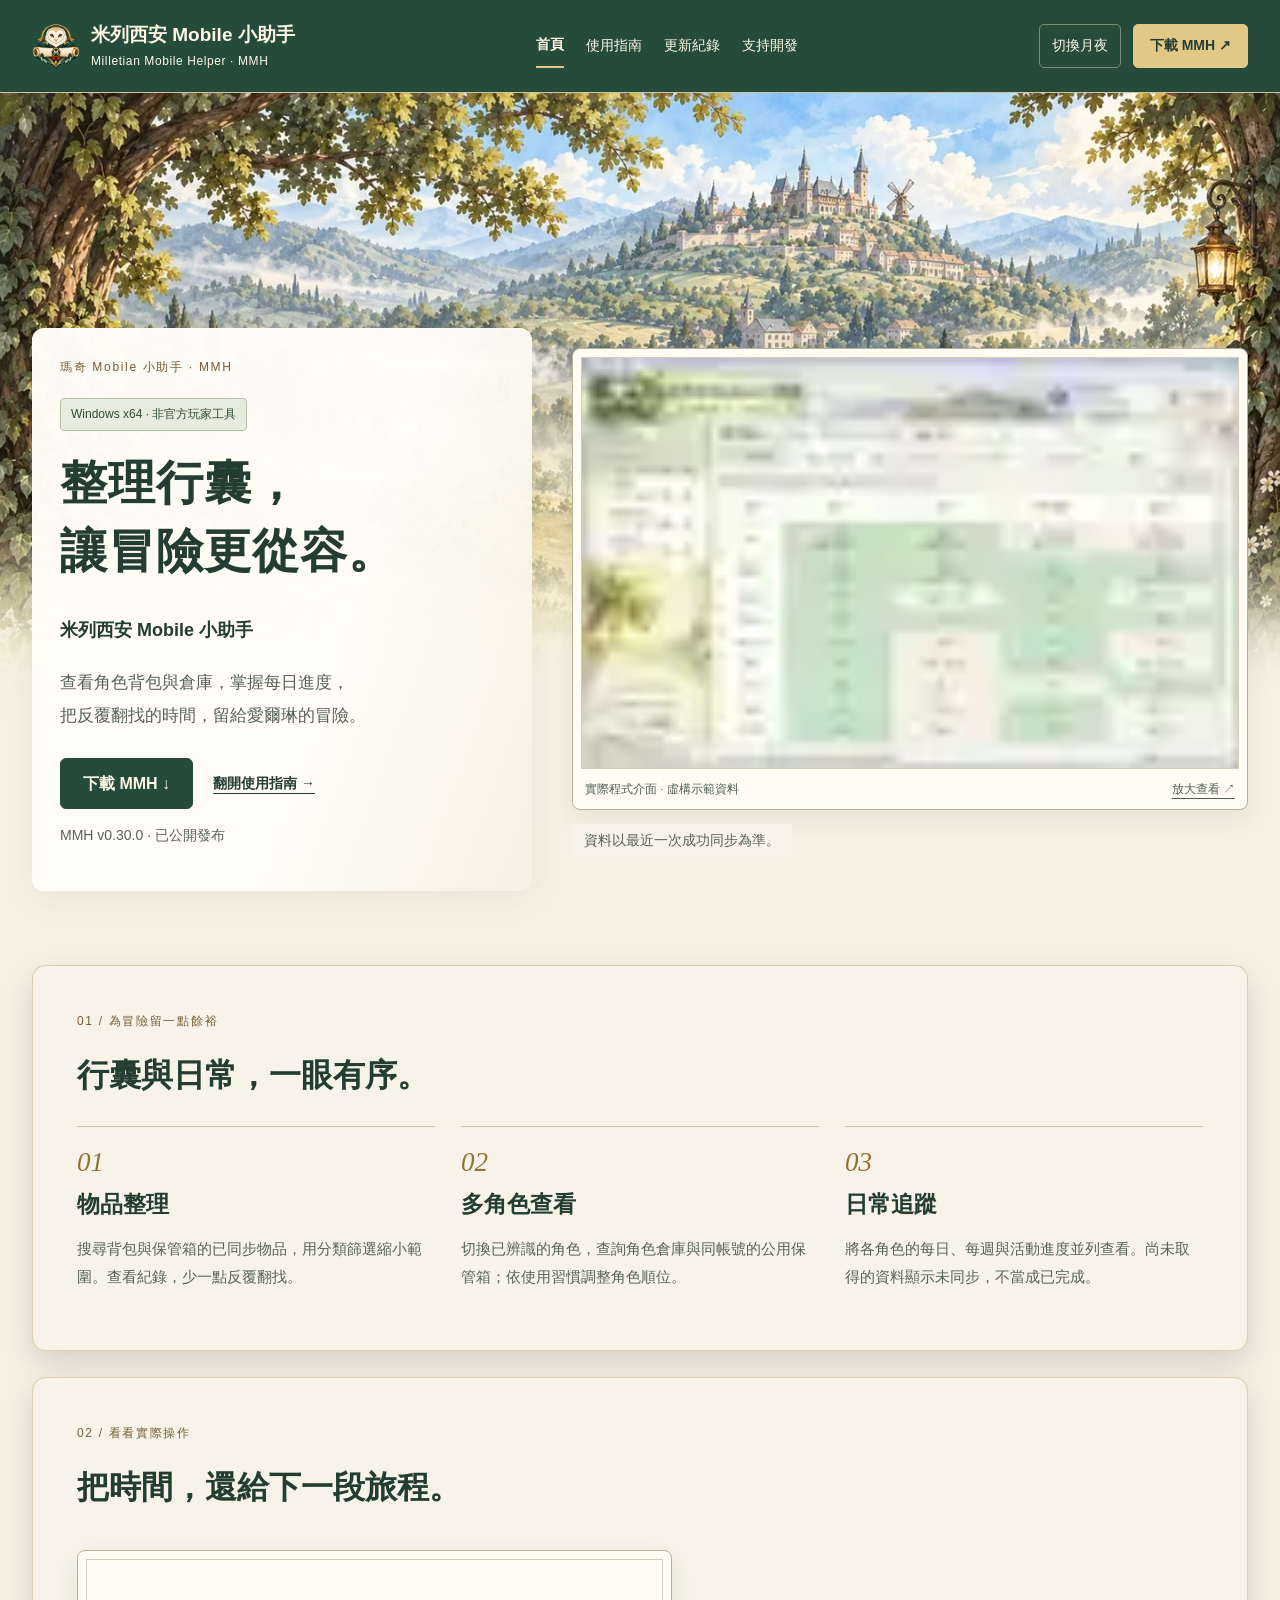
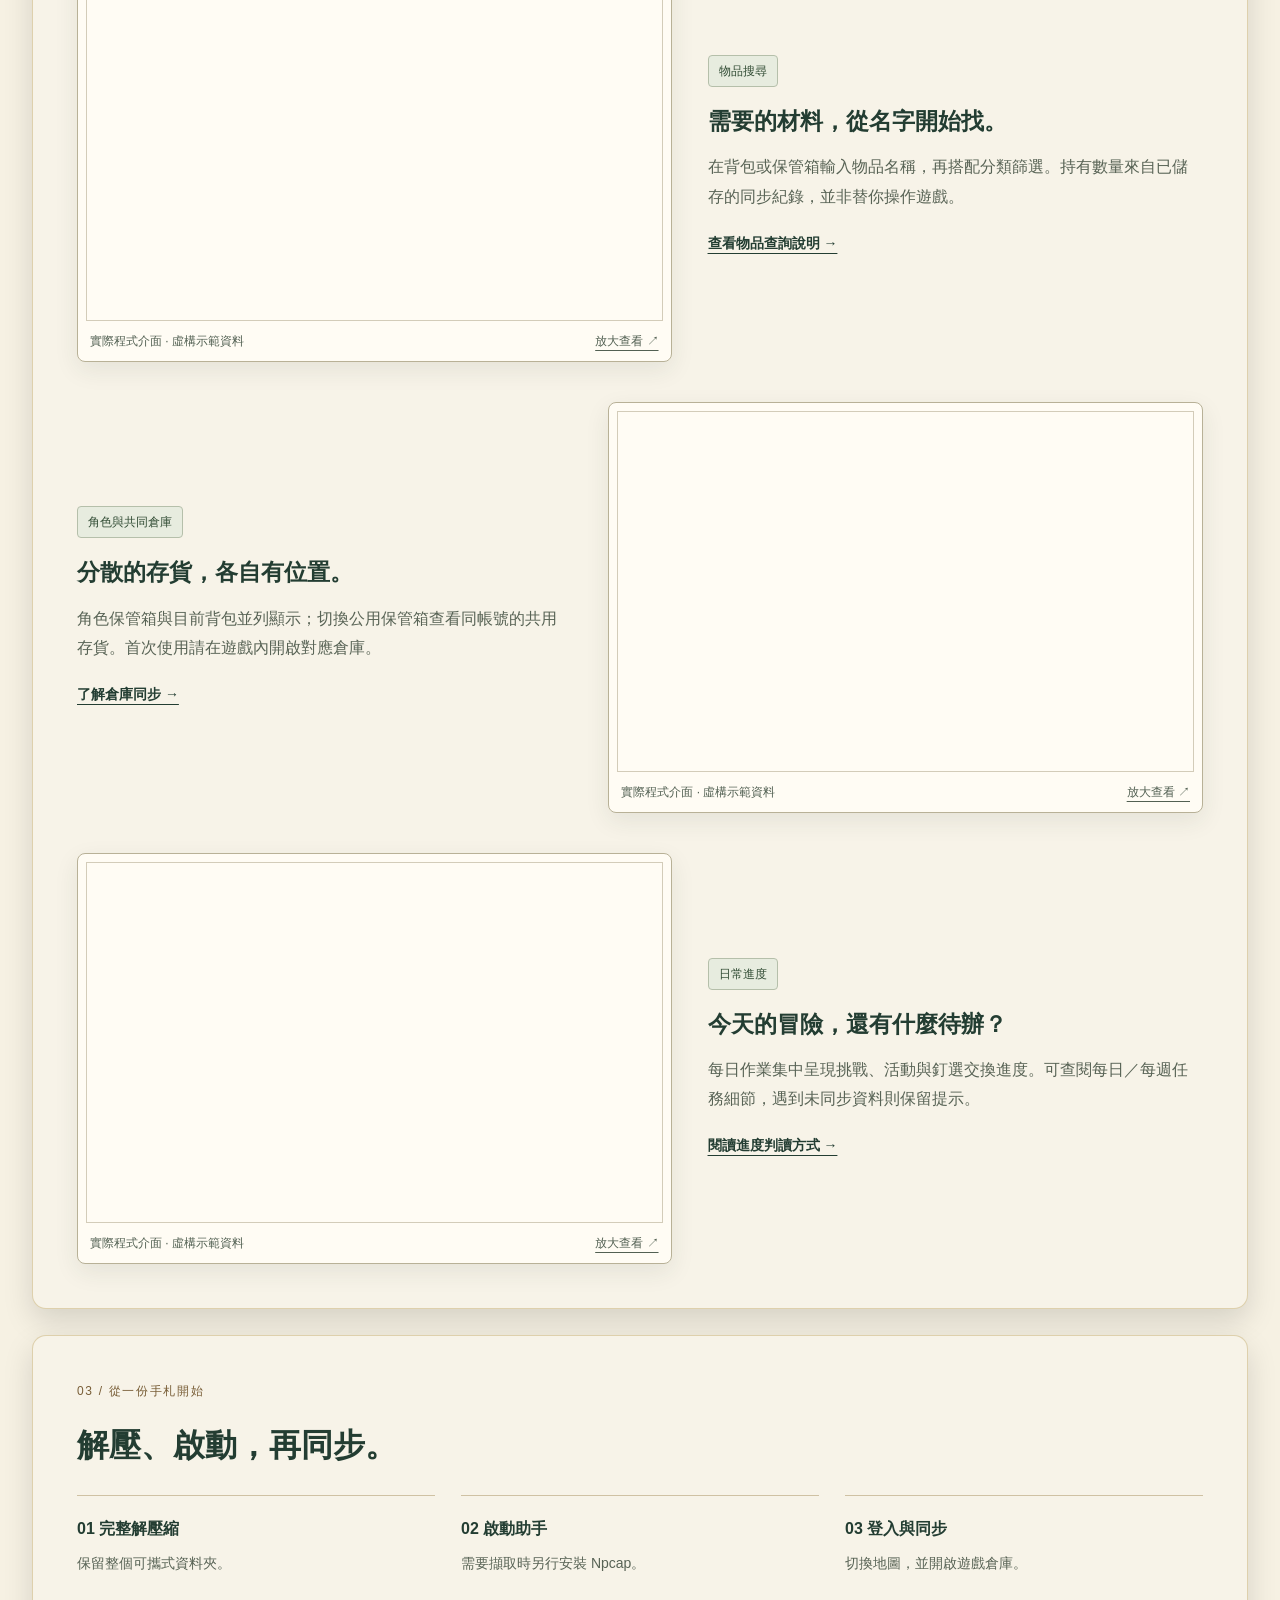
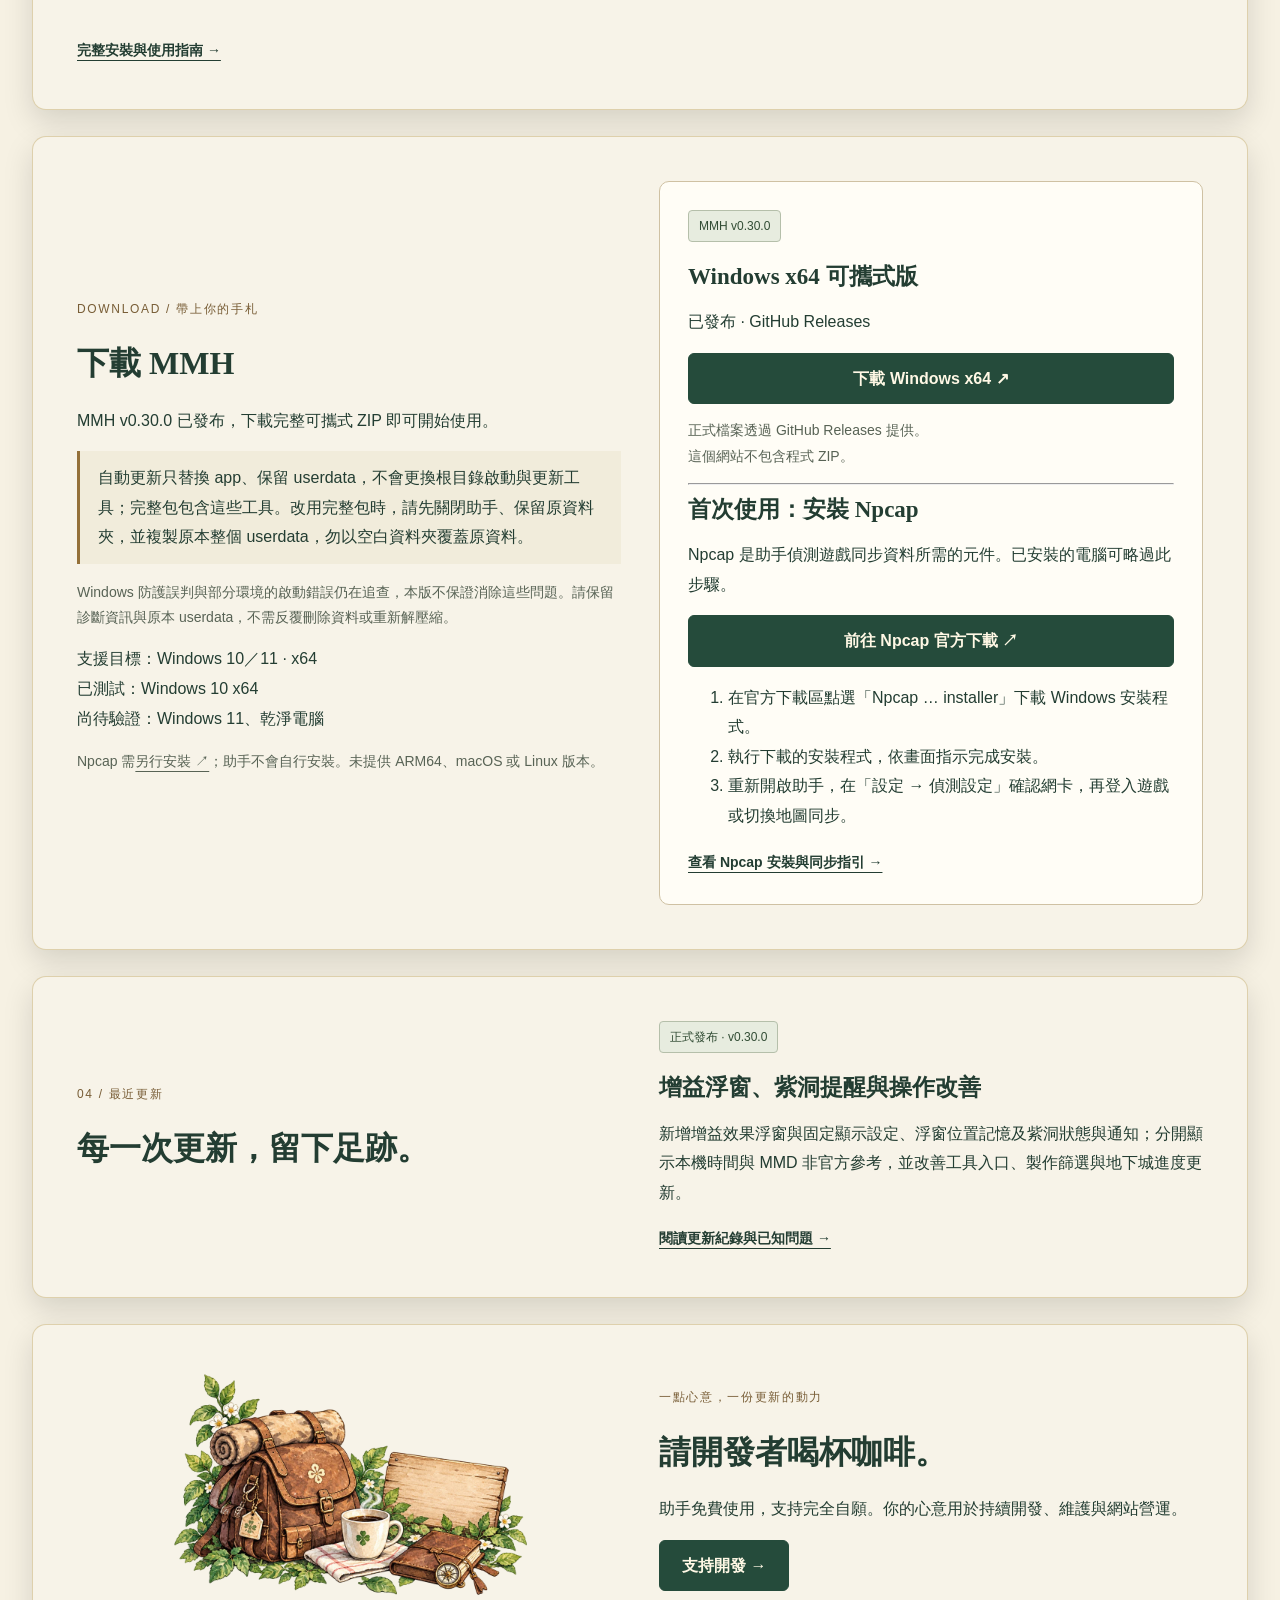
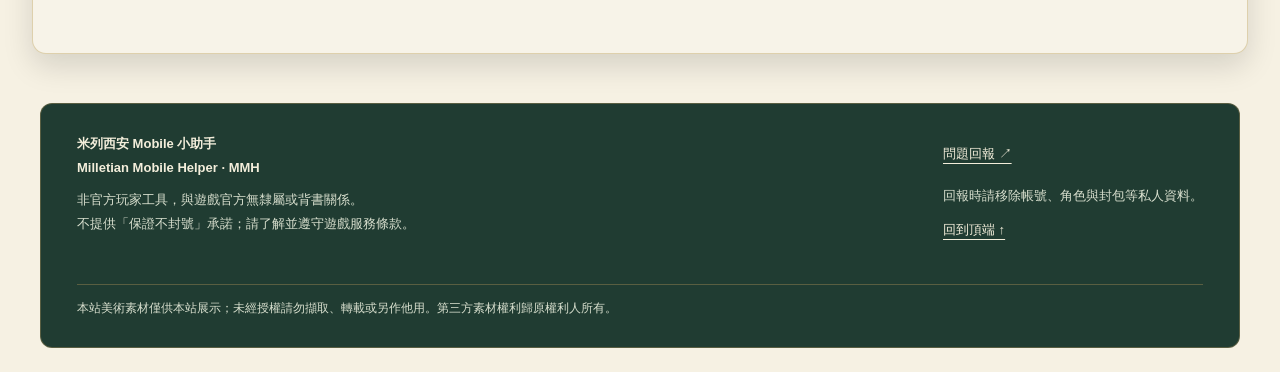
==== public/index.html @ 2610ce6a "Publish MMH v0.30.0 release information and download" ====
<!doctype html><html lang="zh-Hant"><head><meta charset="utf-8"><meta name="viewport" content="width=device-width,initial-scale=1"><title>瑪奇 Mobile 小助手 MMH｜米列西安 Mobile 小助手</title><link rel="icon" href="./assets/mmh-logo.webp"><script>(()=>{const t=new URLSearchParams(location.search).get('theme')==='night'?'night':'day',w=innerWidth,s=w<=960?960:w<=1440?1440:w<=1920?1920:2560,l=document.createElement('link');l.rel='preload';l.as='image';l.type='image/avif';l.href='./assets/background/forest-panorama-'+t+'-'+s+'.avif';l.fetchPriority='high';document.head.append(l);})();</script><link rel="stylesheet" href="./style.css?v=images-4"><link rel="stylesheet" href="./header.css?v=images-4"><script defer src="./site-config.js?v=0.30.0"></script><script defer src="./site.js?v=images-4"></script><link rel="stylesheet" href="./panorama.css?v=images-4"><meta name="description" content="米列西安 Mobile 小助手（MMH／Milletian Mobile Helper）是瑪奇 Mobile 的非官方 Windows 玩家工具，可查詢角色背包與保管箱、以物易物材料並追蹤每日與每週進度。"><link rel="canonical" href="https://milletian-mobile-helper.pages.dev/"><meta property="og:type" content="website"><meta property="og:locale" content="zh_TW"><meta property="og:site_name" content="米列西安 Mobile 小助手 MMH"><meta property="og:title" content="瑪奇 Mobile 小助手 MMH｜米列西安 Mobile 小助手"><meta property="og:description" content="米列西安 Mobile 小助手（MMH／Milletian Mobile Helper）是瑪奇 Mobile 的非官方 Windows 玩家工具，可查詢角色背包與保管箱、以物易物材料並追蹤每日與每週進度。"><meta property="og:url" content="https://milletian-mobile-helper.pages.dev/"><meta name="google-site-verification" content="MxVFF35cMLVLo9OeP4p18InQbjYLYrgmqAMA0lI61hY"><script type="application/ld+json">{"@context":"https://schema.org","@type":"WebSite","@id":"https://milletian-mobile-helper.pages.dev/#website","url":"https://milletian-mobile-helper.pages.dev/","name":"米列西安 Mobile 小助手","alternateName":["MMH","瑪奇 MMH","瑪奇 Mobile 小助手","Milletian Mobile Helper"],"inLanguage":"zh-Hant","description":"米列西安 Mobile 小助手（MMH／Milletian Mobile Helper）是瑪奇 Mobile 的非官方 Windows 玩家工具，可查詢角色背包與保管箱、以物易物材料並追蹤每日與每週進度。"}</script></head><body data-theme="day"><script>document.body.dataset.theme=new URLSearchParams(location.search).get("theme")==="night"?"night":"day";</script><a class="skip-link" href="#main">跳至主要內容</a><header class="site-header"><a class="site-brand" href="./index.html"><img src="./assets/mmh-logo.webp" width="38" height="38" alt=""><span data-name>米列西安 Mobile 小助手</span><small>Milletian Mobile Helper · MMH</small></a><button id="nav-toggle" class="site-theme nav-toggle" aria-expanded="false" aria-controls="main-nav" type="button">選單 ☰</button><nav id="main-nav" class="site-nav" aria-label="主要導覽"><a href="./index.html">首頁</a><a href="./guide.html">使用指南</a><a href="./changelog.html">更新紀錄</a><a href="./support.html">支持開發</a></nav><div class="header-actions"><button id="theme-toggle" class="site-theme" type="button" aria-pressed="false">切換月夜</button><a class="site-download" href="./index.html#download">下載 MMH ↗</a></div></header><div class="panorama-stage"><div class="panorama-banner" aria-hidden="true"></div><main id="main" class="site-main"><section class="paper hero"><div><p class="eyebrow">瑪奇 Mobile 小助手 · MMH</p><span class="badge">Windows x64 · 非官方玩家工具</span><h1>整理行囊，<br>讓冒險更從容。</h1><p class="product-name" data-name>米列西安 Mobile 小助手</p><p class="lead">查看角色背包與倉庫，掌握每日進度，<br>把反覆翻找的時間，留給愛爾琳的冒險。</p><div class="actions"><a class="button" href="#download">下載 MMH ↓</a><a class="text-link" href="./guide.html">翻開使用指南 →</a></div><p class="fine">MMH v0.30.0 · 已公開發布</p></div><div><figure class="app-frame"><picture><source type="image/avif" srcset="./assets/demo/main-day-640.avif 640w, ./assets/demo/main-day.avif 1280w" sizes="(max-width: 650px) calc(100vw - 64px), (max-width: 960px) calc(100vw - 64px), 760px"><img src="./assets/demo/main-day.webp" srcset="./assets/demo/main-day-640.webp 640w, ./assets/demo/main-day.webp 1280w" sizes="(max-width: 650px) calc(100vw - 64px), (max-width: 960px) calc(100vw - 64px), 760px" fetchpriority="high" loading="eager" data-day="./assets/demo/main-day.webp" data-night="./assets/demo/main-night.webp" alt="晨光模式的 MMH 主介面，展示虛構角色與日常作業" width="1280" height="800" decoding="async" data-demo="true"></picture><figcaption>實際程式介面 · 虛構示範資料 <a href="./assets/demo/main-day.webp" target="_blank" rel="noopener">放大查看 ↗</a></figcaption></figure><p class="fine">資料以最近一次成功同步為準。</p></div></section>
<section class="paper section"><p class="eyebrow">01 / 為冒險留一點餘裕</p><h2>行囊與日常，一眼有序。</h2><div class="feature-grid"><article><span class="feature-number">01</span><h3>物品整理</h3><p>搜尋背包與保管箱的已同步物品，用分類篩選縮小範圍。查看紀錄，少一點反覆翻找。</p></article><article><span class="feature-number">02</span><h3>多角色查看</h3><p>切換已辨識的角色，查詢角色倉庫與同帳號的公用保管箱；依使用習慣調整角色順位。</p></article><article><span class="feature-number">03</span><h3>日常追蹤</h3><p>將各角色的每日、每週與活動進度並列查看。尚未取得的資料顯示未同步，不當成已完成。</p></article></div></section>
<section class="paper section"><p class="eyebrow">02 / 看看實際操作</p><h2>把時間，還給下一段旅程。</h2><div class="showcase"><figure class="app-frame"><picture><source type="image/avif" data-srcset="./assets/demo/search-day-640.avif 640w, ./assets/demo/search-day.avif 1280w" sizes="(max-width: 650px) calc(100vw - 64px), (max-width: 960px) calc(100vw - 64px), 760px"><img data-day="./assets/demo/search-day.webp" data-night="./assets/demo/search-night.webp" alt="以示範角色搜尋物品的實際背包畫面" width="1280" height="800" decoding="async" data-demo="true"></picture><figcaption>實際程式介面 · 虛構示範資料 <a href="./assets/demo/search-day.webp" target="_blank" rel="noopener">放大查看 ↗</a></figcaption></figure><div><span class="badge">物品搜尋</span><h3>需要的材料，從名字開始找。</h3><p>在背包或保管箱輸入物品名稱，再搭配分類篩選。持有數量來自已儲存的同步紀錄，並非替你操作遊戲。</p><a class="text-link" href="./guide.html#inventory">查看物品查詢說明 →</a></div></div><div class="showcase reverse"><figure class="app-frame"><picture><source type="image/avif" data-srcset="./assets/demo/shared-day-640.avif 640w, ./assets/demo/shared-day.avif 1280w" sizes="(max-width: 650px) calc(100vw - 64px), (max-width: 960px) calc(100vw - 64px), 760px"><img data-day="./assets/demo/shared-day.webp" data-night="./assets/demo/shared-night.webp" alt="示範資料中的角色倉庫與共同倉庫查詢" width="1280" height="800" decoding="async" data-demo="true"></picture><figcaption>實際程式介面 · 虛構示範資料 <a href="./assets/demo/shared-day.webp" target="_blank" rel="noopener">放大查看 ↗</a></figcaption></figure><div><span class="badge">角色與共同倉庫</span><h3>分散的存貨，各自有位置。</h3><p>角色保管箱與目前背包並列顯示；切換公用保管箱查看同帳號的共用存貨。首次使用請在遊戲內開啟對應倉庫。</p><a class="text-link" href="./guide.html#inventory">了解倉庫同步 →</a></div></div><div class="showcase"><figure class="app-frame"><picture><source type="image/avif" data-srcset="./assets/demo/daily-day-640.avif 640w, ./assets/demo/daily-day.avif 1280w" sizes="(max-width: 650px) calc(100vw - 64px), (max-width: 960px) calc(100vw - 64px), 760px"><img data-day="./assets/demo/daily-day.webp" data-night="./assets/demo/daily-night.webp" alt="虛構角色的每日作業與每週進度展示" width="1280" height="800" decoding="async" data-demo="true"></picture><figcaption>實際程式介面 · 虛構示範資料 <a href="./assets/demo/daily-day.webp" target="_blank" rel="noopener">放大查看 ↗</a></figcaption></figure><div><span class="badge">日常進度</span><h3>今天的冒險，還有什麼待辦？</h3><p>每日作業集中呈現挑戰、活動與釘選交換進度。可查閱每日／每週任務細節，遇到未同步資料則保留提示。</p><a class="text-link" href="./guide.html#daily">閱讀進度判讀方式 →</a></div></div></section>
<section class="paper section"><p class="eyebrow">03 / 從一份手札開始</p><h2>解壓、啟動，再同步。</h2><ol class="steps"><li><strong>01 完整解壓縮</strong><p>保留整個可攜式資料夾。</p></li><li><strong>02 啟動助手</strong><p>需要擷取時另行安裝 Npcap。</p></li><li><strong>03 登入與同步</strong><p>切換地圖，並開啟遊戲倉庫。</p></li></ol><a class="text-link" href="./guide.html">完整安裝與使用指南 →</a></section>
<section id="download" class="paper section download"><div><p class="eyebrow">DOWNLOAD / 帶上你的手札</p><h2>下載 MMH</h2><p>MMH v0.30.0 已發布，下載完整可攜式 ZIP 即可開始使用。</p><p class="notice">自動更新只替換 app、保留 userdata，不會更換根目錄啟動與更新工具；完整包包含這些工具。改用完整包時，請先關閉助手、保留原資料夾，並複製原本整個 userdata，勿以空白資料夾覆蓋原資料。</p><p class="fine">Windows 防護誤判與部分環境的啟動錯誤仍在追查，本版不保證消除這些問題。請保留診斷資訊與原本 userdata，不需反覆刪除資料或重新解壓縮。</p><p>支援目標：Windows 10／11 · x64<br>已測試：Windows 10 x64<br>尚待驗證：Windows 11、乾淨電腦</p><p class="fine">Npcap 需<a href="https://npcap.com/#download" target="_blank" rel="noopener noreferrer">另行安裝 ↗</a>；助手不會自行安裝。未提供 ARM64、macOS 或 Linux 版本。</p></div><div class="download-card"><span class="badge" data-version>MMH v0.30.0</span><h3>Windows x64 可攜式版</h3><p id="release-state">已發布 · GitHub Releases</p><a id="download-button" class="button" href="https://github.com/Nigeeeee/mabi-assistant-website/releases/download/v0.30.0/MMH-0.30.0-portable-win-x64.zip">下載 Windows x64 ↗</a><p class="fine">正式檔案透過 GitHub Releases 提供。<br>這個網站不包含程式 ZIP。</p><hr><h3>首次使用：安裝 Npcap</h3><p>Npcap 是助手偵測遊戲同步資料所需的元件。已安裝的電腦可略過此步驟。</p><a id="npcap-download-button" class="button" href="https://npcap.com/#download" target="_blank" rel="noopener noreferrer">前往 Npcap 官方下載 ↗</a><ol><li>在官方下載區點選「Npcap … installer」下載 Windows 安裝程式。</li><li>執行下載的安裝程式，依畫面指示完成安裝。</li><li>重新開啟助手，在「設定 → 偵測設定」確認網卡，再登入遊戲或切換地圖同步。</li></ol><a class="text-link" href="./guide.html#npcap">查看 Npcap 安裝與同步指引 →</a></div></section>
<section class="paper section split"><div><p class="eyebrow">04 / 最近更新</p><h2>每一次更新，留下足跡。</h2></div><div><span class="badge">正式發布 · v0.30.0</span><h3>增益浮窗、紫洞提醒與操作改善</h3><p>新增增益效果浮窗與固定顯示設定、浮窗位置記憶及紫洞狀態與通知；分開顯示本機時間與 MMD 非官方參考，並改善工具入口、製作篩選與地下城進度更新。</p><a class="text-link" href="./changelog.html">閱讀更新紀錄與已知問題 →</a></div></section>
<section class="paper section split support-callout"><img src="./assets/illustration/backpack-coffee-960.webp" alt="背包、咖啡與冒險手札" width="960" height="640" loading="eager"><div><p class="eyebrow">一點心意，一份更新的動力</p><h2>請開發者喝杯咖啡。</h2><p>助手免費使用，支持完全自願。你的心意用於持續開發、維護與網站營運。</p><a class="button" href="./support.html">支持開發 →</a></div></section></main></div><footer class="site-footer"><div><strong>米列西安 Mobile 小助手<br>Milletian Mobile Helper · MMH</strong><p>非官方玩家工具，與遊戲官方無隸屬或背書關係。<br>不提供「保證不封號」承諾；請了解並遵守遊戲服務條款。</p></div><div><a href="https://docs.google.com/forms/d/e/1FAIpQLSdy3JnQHfozgH4UQlqPFsle0JWGgFHOoAPn9gtk_z-49ekaRQ/viewform?usp=header" target="_blank" rel="noopener noreferrer">問題回報 ↗</a><p>回報時請移除帳號、角色與封包等私人資料。</p><a href="#main">回到頂端 ↑</a></div><p class="art-usage">本站美術素材僅供本站展示；未經授權請勿擷取、轉載或另作他用。第三方素材權利歸原權利人所有。</p></footer></body></html>
---- public/style.css ----
@charset "UTF-8";
:root{--ink:#233d32;--muted:#586355;--paper:#f7f3e8;--tile:#fffdf6;--line:#cfc1a3;--gold:#947039;--green:#254b3b;--focus:#816018}
*{box-sizing:border-box}html{scroll-behavior:smooth;scroll-padding-top:24px}body{margin:0;color:var(--ink);font:16px/1.85 "Microsoft JhengHei","PingFang TC",sans-serif;background:#f6f1e3}body[data-theme="night"]{--paper:#eae3d2;--tile:#f3eddc;--line:#c1af8c;background-color:#192f2c;background-image:none}
a{color:inherit;text-underline-offset:5px}a:hover{color:#785820}button{font:inherit}img{max-width:100%;height:auto}p{margin:0 0 1em}h1,h2,h3{font-family:"Noto Serif TC","PMingLiU",serif;line-height:1.45;margin:0 0 .6em;text-wrap:balance}h1{font-size:clamp(34px,3.7vw,54px);letter-spacing:.02em}h2{font-size:clamp(27px,2.5vw,36px)}h3{font-size:23px}a,button,summary{touch-action:manipulation}:focus-visible{outline:3px solid var(--focus);outline-offset:4px}[hidden]{display:none!important}
.site-main{max-width:1320px;margin:38px auto 48px;padding:0 28px}.paper{border:1px solid var(--line);border-radius:14px;background:var(--paper);box-shadow:0 12px 30px #0002;margin-bottom:26px;position:relative}.section{padding:44px}.hero{padding:44px;display:grid;grid-template-columns:.95fr 1.15fr;gap:32px;align-items:center;min-height:560px}.eyebrow{font-size:12px;letter-spacing:.14em;color:#785d36;margin-bottom:20px;text-transform:uppercase}.badge{display:inline-block;padding:4px 10px;border:1px solid #b5bfaa;border-radius:4px;font-size:12px;background:#e7ecdf;color:#314c34;margin-bottom:18px}.product-name{font-size:18px;font-weight:bold}.lead{font-size:17px;color:var(--muted);line-height:1.95}.fine{font-size:13px;color:var(--muted);line-height:1.8;margin-top:14px}.actions{display:flex;flex-wrap:wrap;align-items:center;gap:20px;margin:26px 0 10px}.button{display:inline-flex;align-items:center;justify-content:center;min-height:46px;padding:10px 22px;border:1px solid var(--green);background:var(--green);color:#fff8e5;border-radius:6px;text-decoration:none;font-weight:bold;cursor:pointer}.button:hover{background:#396149;color:white}.button:disabled{background:#ddded2;color:#57604e;border-color:#babfae;cursor:not-allowed}.text-link{font-weight:bold;font-size:14px}.app-frame{margin:0;border:1px solid #b8b197;background:#fffcf4;padding:8px;border-radius:8px;box-shadow:0 8px 24px #20382a16}.app-frame img{width:100%;display:block;object-fit:contain;border:1px solid #d3ccb9}.app-frame figcaption{font-size:11px;color:#526052;padding:9px 4px 1px;display:flex;justify-content:space-between;gap:8px;flex-wrap:wrap}.feature-grid{display:grid;grid-template-columns:repeat(3,minmax(0,1fr));gap:26px;margin-top:28px}.feature-grid article{border-top:1px solid var(--line);padding-top:20px}.feature-grid p{font-size:15px;color:var(--muted)}.feature-number{display:block;font:italic 27px Georgia;color:var(--gold);margin-bottom:10px}.showcase{display:grid;grid-template-columns:1.2fr 1fr;align-items:center;gap:36px;margin-top:40px}.showcase.reverse{grid-template-columns:1fr 1.2fr}.reverse figure{order:2}.showcase p{color:var(--muted)}.steps{list-style:none;padding:0;display:grid;grid-template-columns:repeat(3,1fr);gap:26px;margin:26px 0}.steps li{padding:18px 0;border-top:1px solid var(--line)}.steps p{font-size:14px;color:var(--muted);margin-top:8px}.split,.download{display:grid;grid-template-columns:1fr 1fr;gap:38px;align-items:center}.download-card{padding:28px;border:1px solid var(--line);background:var(--tile);border-radius:10px}.download-card .button{width:100%}.support-callout>img{width:100%;max-height:310px;object-fit:contain}.prose{max-width:100%;padding-right:clamp(30px,10vw,150px)}.prose p,.prose li{max-width:70ch}.prose li{margin:10px 0}.prose h3{margin-top:26px}.notice{border-left:3px solid var(--gold);padding:12px 18px;background:#c3b68120}.local-nav{display:flex;flex-wrap:wrap;gap:10px 24px;font-size:14px;margin-top:28px}details{border-top:1px solid var(--line);padding:16px 0}summary{cursor:pointer;font-weight:bold;min-height:32px}details p{margin:14px 0 0}.site-footer{max-width:1264px;margin:0 auto 24px;padding:28px 36px;display:flex;justify-content:space-between;gap:24px;background:#17352bf5;color:#f3eedb;border:1px solid #ae925766;border-radius:12px;font-size:13px}.site-footer p{margin:8px 0 0;color:#d8dfce}.site-footer a:hover{color:#ffe4a0}.site-footer :focus-visible{outline-color:#ffe4a0}
@media(max-width:1000px){.hero{grid-template-columns:1fr;min-height:0}.hero .app-frame{max-width:780px}.showcase,.showcase.reverse{gap:24px}.section,.hero{padding:32px}}
@media(max-width:650px){body{background-attachment:scroll}.site-main{margin-top:20px;padding:0 12px}.section,.hero{padding:26px 20px}.paper{margin-bottom:16px}.feature-grid,.showcase,.showcase.reverse,.steps,.split,.download{grid-template-columns:1fr;gap:18px}.reverse figure{order:0}.showcase{margin-top:30px}.site-footer{margin:0 12px 18px;padding:24px;flex-direction:column}.lead{font-size:16px}.app-frame{padding:5px}.app-frame figcaption{font-size:11px}.steps{margin:16px 0}.steps li{padding:12px 0}.download-card{padding:22px}h3{font-size:22px}}
@media(prefers-reduced-motion:reduce){html{scroll-behavior:auto}}

body{background-size:auto 900px;background-repeat:repeat-x;background-color:#eae8dc}.site-main{max-width:1256px}.site-footer{max-width:1200px}.fine{font-size:14px}.app-frame figcaption{font-size:12px}.paper{border-color:#b69b5266}summary{min-height:44px}.hero{min-height:0}.support-callout>img{max-height:240px}.site-footer a{min-height:44px;display:inline-flex;align-items:center}
@media(max-width:650px){body{background-size:auto 720px}h1{font-size:32px}.site-main{padding:0 16px}.section,.hero{padding:24px 20px}.app-frame figcaption{font-size:12px}}

body{background-attachment:scroll;background-repeat:no-repeat}.eyebrow{text-transform:none}@media(max-width:650px){.site-main{padding-inline:16px;min-width:0}.site-footer{width:calc(100% - 32px);margin-inline:auto;min-width:0}}
---- public/header.css ----
.site-header{box-sizing:border-box;max-width:1440px;margin:0 auto;padding:22px 4%;display:flex;align-items:center;justify-content:space-between;flex-wrap:wrap;gap:18px;background:#f6f2e8;color:#213c32;border-bottom:1px solid #cfc1a3;font:14px/1.7 "Microsoft JhengHei","PingFang TC",sans-serif}
.site-header .site-brand{display:grid;grid-template-columns:auto 1fr;align-items:center;column-gap:11px;font-size:19px;font-weight:bold;line-height:1.4;text-decoration:none;color:inherit}.site-brand img{grid-row:1/3;width:38px;height:38px}.site-brand small{font-size:10px;letter-spacing:.05em;font-weight:400;margin-top:4px}.site-header .site-nav{display:flex;align-items:center;flex-wrap:wrap;gap:22px;font-size:14px}.site-nav a{color:inherit;text-decoration:none;padding:8px 0}.site-nav a[aria-current="page"]{border-bottom:2px solid #97723d;font-weight:bold}.site-nav a:hover{color:#947038}.header-actions{display:flex;align-items:center;gap:12px}.site-header .site-download{display:inline-block;border:1px solid #254b3b;padding:9px 16px;background:#254b3b;color:#fff8e5;border-radius:5px;font-weight:bold;text-decoration:none}.site-header .site-download:hover{background:#396149}.site-theme{font:inherit;cursor:pointer;border:1px solid #7d8974;padding:8px 12px;background:transparent;color:inherit;border-radius:5px;min-height:44px}.site-header :is(a,button):focus-visible{outline:3px solid #b77b32;outline-offset:4px}body[data-theme="night"] .site-header{background:#193e32;color:#f3f1dc;border-color:#486451}body[data-theme="night"] .site-header .site-download{background:#e2c886;color:#233d32}.skip-link{position:absolute;left:16px;top:-100px;z-index:100;background:#fff;padding:10px;color:#213c32}.skip-link:focus{top:10px}
@media(max-width:1100px){.site-header{gap:14px}.site-header .site-nav{order:3;width:100%;justify-content:center;border-top:1px solid #adb49466;padding-top:8px}}
@media(max-width:620px){.site-header{padding:16px;gap:14px}.site-header .site-brand{font-size:17px}.site-brand small{font-size:9px}.header-actions{width:100%;justify-content:space-between}.site-header .site-nav{font-size:14px;justify-content:space-between;gap:8px}.site-header .site-download{padding:9px 16px}}

.site-header{background:#254b3b;color:#fff8e5}.site-brand small{font-size:12px}.site-header .site-download{background:#e2c886;color:#233d32;border-color:#e2c886}.site-header .site-download:hover{background:#f0da9f;color:#233d32}.site-header .site-nav a:hover{color:#ffe4a0}.site-header .site-nav a[aria-current="page"]{border-color:#e2c886}.site-header :is(a,button):focus-visible{outline-color:#f3e3ac}.nav-toggle{display:none}.site-nav a{min-height:44px;display:flex;align-items:center}
@media(max-width:960px){.js .nav-toggle{display:block;margin-left:auto}.js .site-header .site-nav{display:none}.js .site-header.menu-open .site-nav{display:flex;flex-direction:column;align-items:stretch}.site-header .site-nav a{justify-content:center}.header-actions{margin-left:auto}.site-header .site-brand{font-size:17px}.site-brand small{font-size:11px}}

/* Full-width navigation, aligned with the panorama content. */
.site-header{max-width:none;width:100%;padding-inline:max(32px,calc((100% - 1440px)/2))}
@media(max-width:960px){.site-header{padding-inline:16px}}

.site-header .site-brand img{width:48px;height:48px;object-fit:contain}
---- public/panorama.css ----
/* Art source: output/website-panorama-v1/ENGINEERING.md.
   The landscape scales independently of readable content and controls. */
body:has(.panorama-stage){--scene-base:#f6f1e3;--scene:url('./assets/background/forest-panorama-day-1440.webp');--scene:image-set(url('./assets/background/forest-panorama-day-1440.avif') type('image/avif'),url('./assets/background/forest-panorama-day-1440.webp') type('image/webp'));background:var(--scene-base)}
body[data-theme="night"]:has(.panorama-stage){--scene-base:#142d24;--scene:url('./assets/background/forest-panorama-night-1440.webp');--scene:image-set(url('./assets/background/forest-panorama-night-1440.avif') type('image/avif'),url('./assets/background/forest-panorama-night-1440.webp') type('image/webp'));background:var(--scene-base)}
.panorama-stage{position:relative;isolation:isolate;width:100%;min-height:50vw;padding-top:16.5vw;padding-bottom:1px}
.panorama-stage::before{content:"";position:absolute;z-index:-1;inset:0 0 auto;height:50vw;background-image:linear-gradient(to bottom,transparent 65%,var(--scene-base) 100%),var(--scene);background-size:100% 100%,100% auto;background-position:center top;background-repeat:no-repeat;pointer-events:none}
.panorama-banner{display:none}
.panorama-stage .site-main{max-width:1440px;width:calc(100% - 64px);padding:0;margin:0 auto 48px}
.panorama-stage .hero{background:transparent;border:0;box-shadow:none;padding:24px 0 48px;gap:40px;min-height:0;grid-template-columns:minmax(0,.85fr) minmax(0,1.15fr)}
.panorama-stage .hero>div:first-child{max-width:32rem;padding:28px;border-radius:12px;background:linear-gradient(110deg,#fffdf6fa 60%,#f6f1e3e8);box-shadow:0 8px 32px #233d3210}
.panorama-stage .hero>div{min-width:0}
.panorama-stage .hero>div:last-child>.fine{display:table;padding:4px 12px;background:var(--paper);border-radius:4px}
body[data-theme="night"] .panorama-stage .hero>div:first-child{background:linear-gradient(110deg,#142d24fa 60%,#142d24ed);color:#fff4db}
body[data-theme="night"] .panorama-stage .hero>div:first-child :is(.eyebrow,.fine,.lead,.text-link){color:#ebdfc2}
.panorama-stage .donate-layout{width:calc(100% - 64px);max-width:1200px;margin:0 auto 32px}
@media(min-width:1441px){body:has(.panorama-stage){--scene:url('./assets/background/forest-panorama-day-1920.webp');--scene:image-set(url('./assets/background/forest-panorama-day-1920.avif') type('image/avif'),url('./assets/background/forest-panorama-day-1920.webp') type('image/webp'))}body[data-theme="night"]:has(.panorama-stage){--scene:url('./assets/background/forest-panorama-night-1920.webp');--scene:image-set(url('./assets/background/forest-panorama-night-1920.avif') type('image/avif'),url('./assets/background/forest-panorama-night-1920.webp') type('image/webp'))}}
@media(min-width:1921px){body:has(.panorama-stage){--scene:url('./assets/background/forest-panorama-day-2560.webp');--scene:image-set(url('./assets/background/forest-panorama-day-2560.avif') type('image/avif'),url('./assets/background/forest-panorama-day-2560.webp') type('image/webp'))}body[data-theme="night"]:has(.panorama-stage){--scene:url('./assets/background/forest-panorama-night-2560.webp');--scene:image-set(url('./assets/background/forest-panorama-night-2560.avif') type('image/avif'),url('./assets/background/forest-panorama-night-2560.webp') type('image/webp'))}}
@media(max-width:960px){
 .panorama-stage{padding-top:0;min-height:0}
 .panorama-stage::before{display:none}
 .panorama-banner{display:block;position:relative;width:100%;aspect-ratio:2/1}
 .panorama-banner::after{content:"";position:absolute;inset:65% 0 0;background:linear-gradient(transparent,var(--scene-base));pointer-events:none}
 .panorama-banner img{display:block;width:100%;height:auto;aspect-ratio:2/1}
 .panorama-banner .panorama-night,body[data-theme="night"] .panorama-banner .panorama-day{display:none}
 body[data-theme="night"] .panorama-banner .panorama-night{display:block}
 .panorama-stage .site-main{width:calc(100% - 32px);margin-bottom:24px}
 .panorama-stage .hero{grid-template-columns:minmax(0,1fr);gap:24px;padding:0 0 28px}
 .panorama-stage .hero>div:first-child{max-width:none;padding:24px}
 .panorama-stage .donate-layout{width:calc(100% - 32px);margin:0 auto 24px;max-width:650px}
}
@media(max-width:390px){.panorama-stage .hero>div:first-child{padding:20px 16px}.panorama-stage .hero h1{font-size:30px}}

/* One CSS landscape per theme; hidden mobile banners make no image request. */
@media(max-width:960px){
 body:has(.panorama-stage){--scene:url('./assets/background/forest-panorama-day-960.webp');--scene:image-set(url('./assets/background/forest-panorama-day-960.avif') type('image/avif'),url('./assets/background/forest-panorama-day-960.webp') type('image/webp'))}
 body[data-theme="night"]:has(.panorama-stage){--scene:url('./assets/background/forest-panorama-night-960.webp');--scene:image-set(url('./assets/background/forest-panorama-night-960.avif') type('image/avif'),url('./assets/background/forest-panorama-night-960.webp') type('image/webp'))}
 .panorama-banner{background:var(--scene) center top/100% auto no-repeat}
}
.site-footer{flex-wrap:wrap}.art-usage{flex-basis:100%;font-size:12px;border-top:1px solid #ae925766;padding-top:12px}
img[data-protected]{-webkit-user-drag:none;user-select:none}

body:has(.panorama-stage){--scene-preview:url("[data-uri]");--hero-preview:url("[data-uri]")}
body[data-theme="night"]:has(.panorama-stage){--scene-preview:url("[data-uri]");--hero-preview:url("[data-uri]")}
.panorama-stage::before{background-image:linear-gradient(to bottom,transparent 65%,var(--scene-base) 100%),var(--scene),var(--scene-preview);background-size:100% 100%,100% auto,100% auto}
@media(max-width:960px){.panorama-banner{background-image:var(--scene),var(--scene-preview);background-size:100% auto; background-repeat:no-repeat}}
.hero .app-frame picture{display:block;background:var(--hero-preview) center/100% 100% no-repeat}
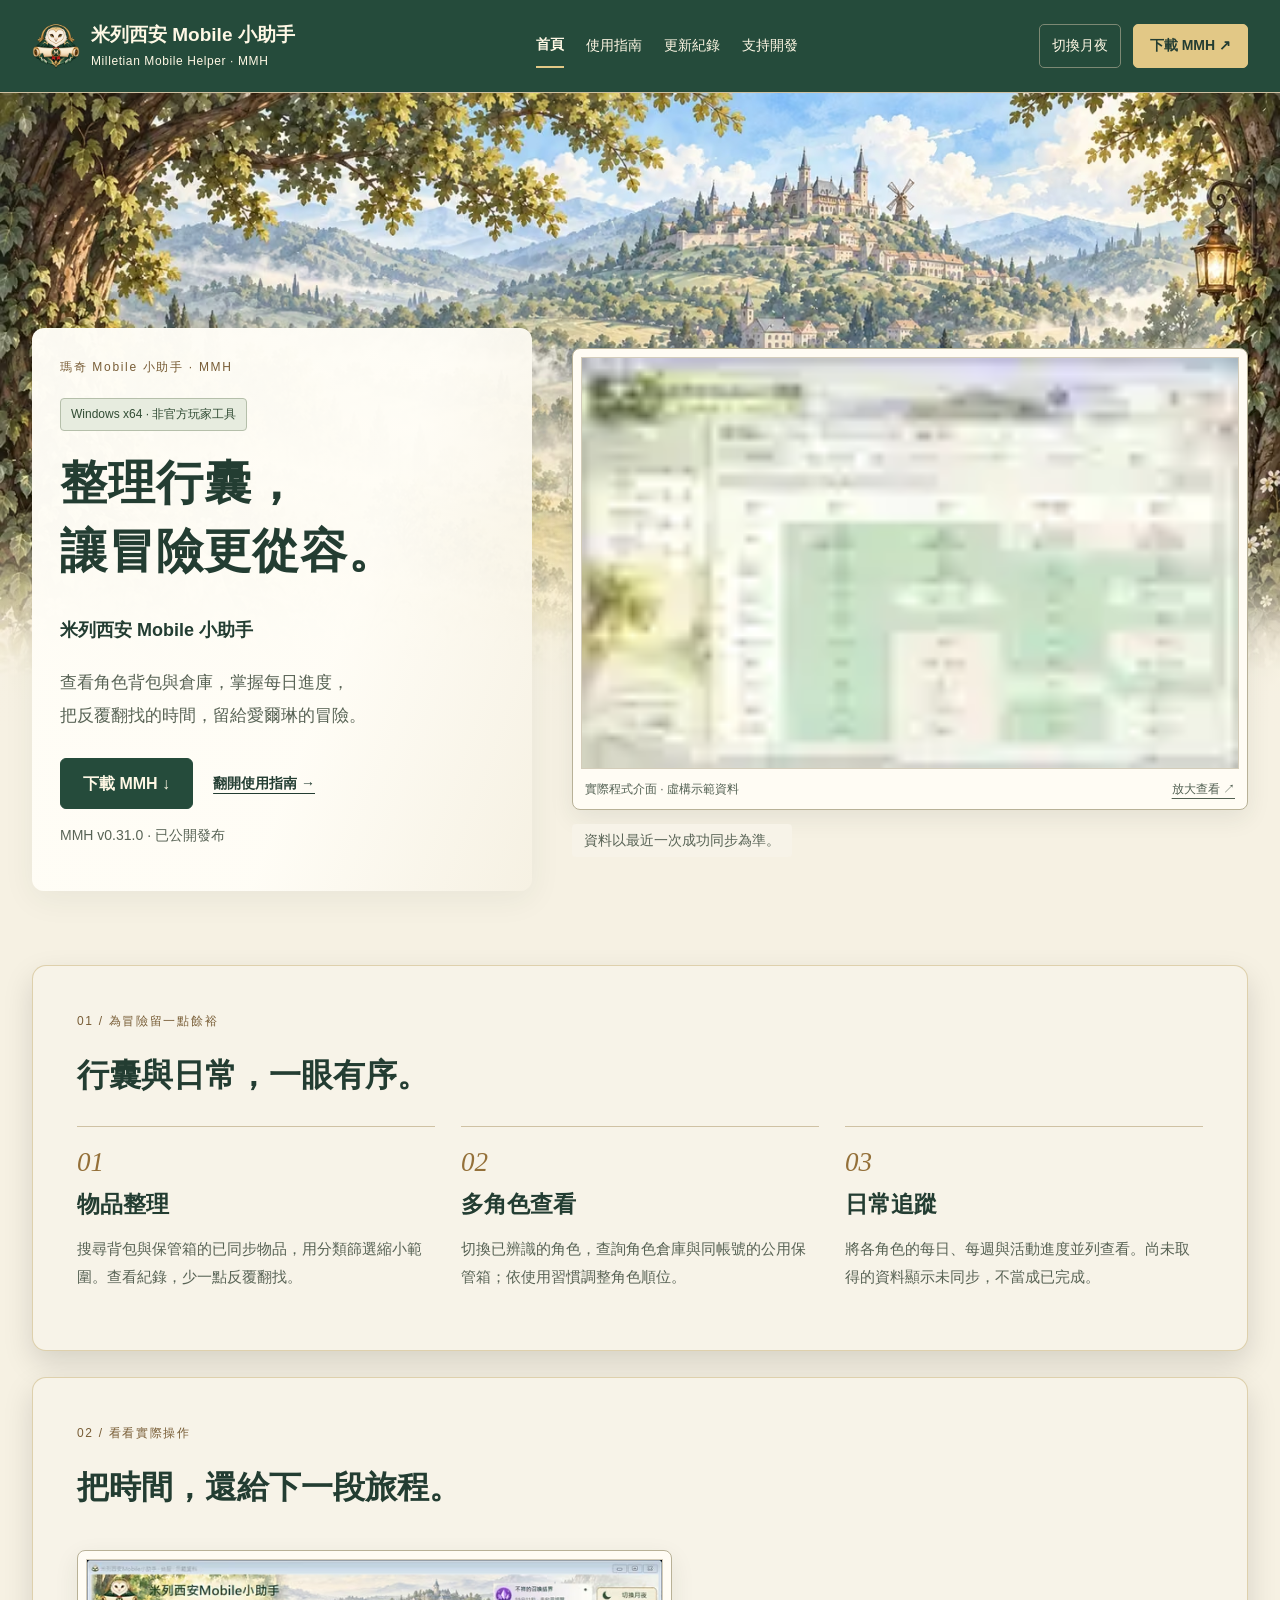
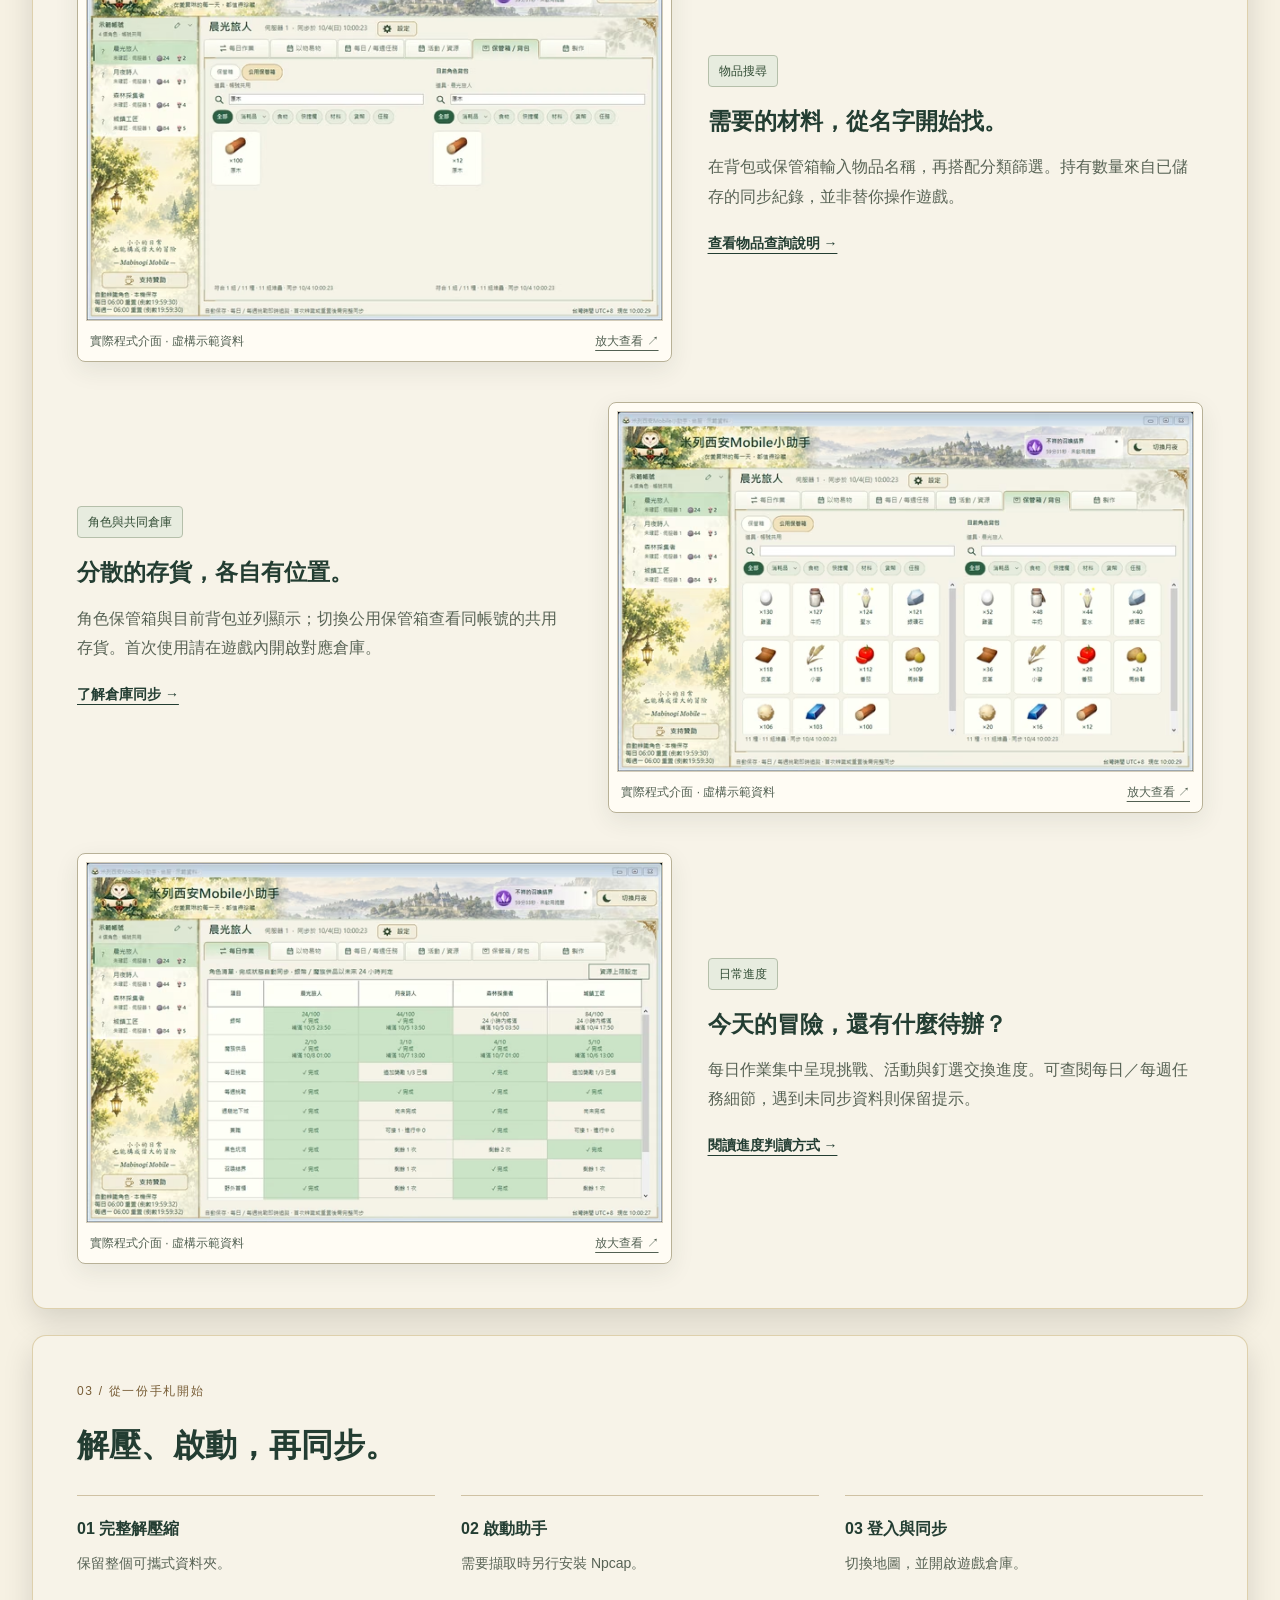
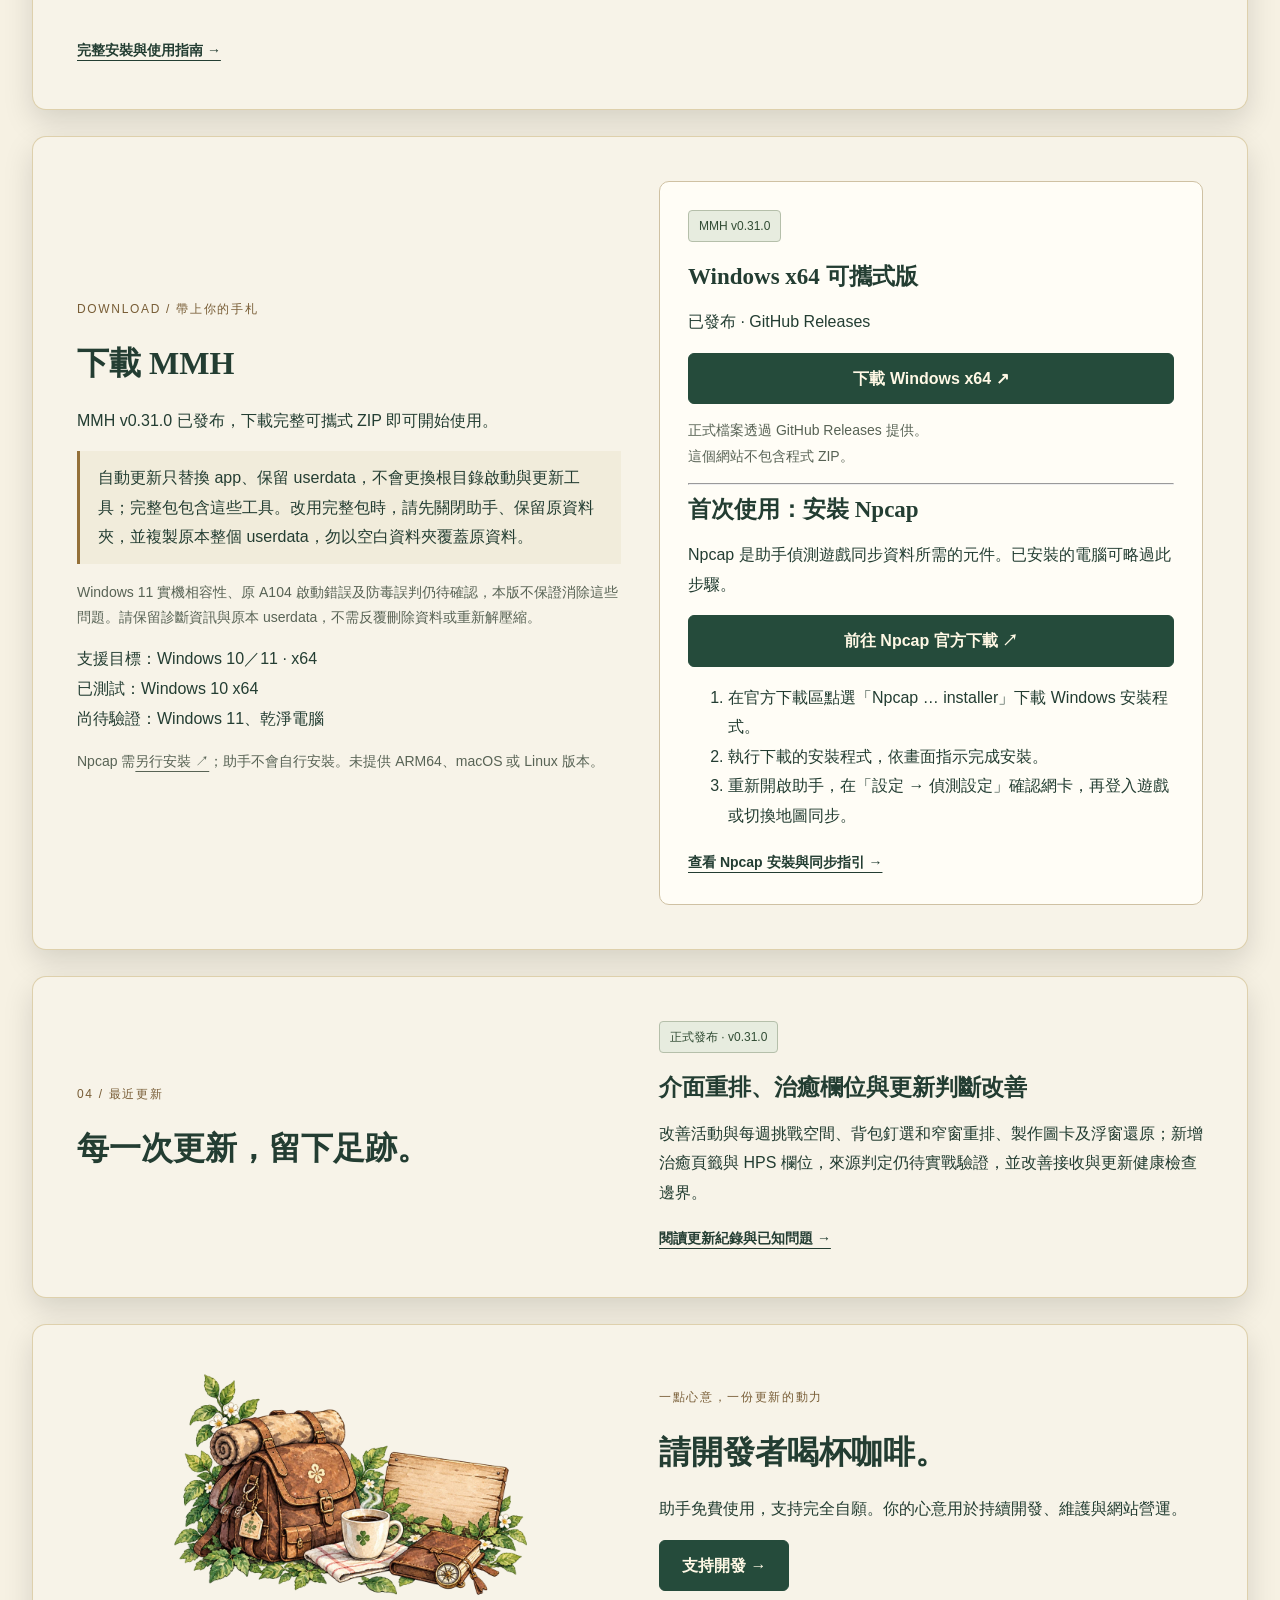
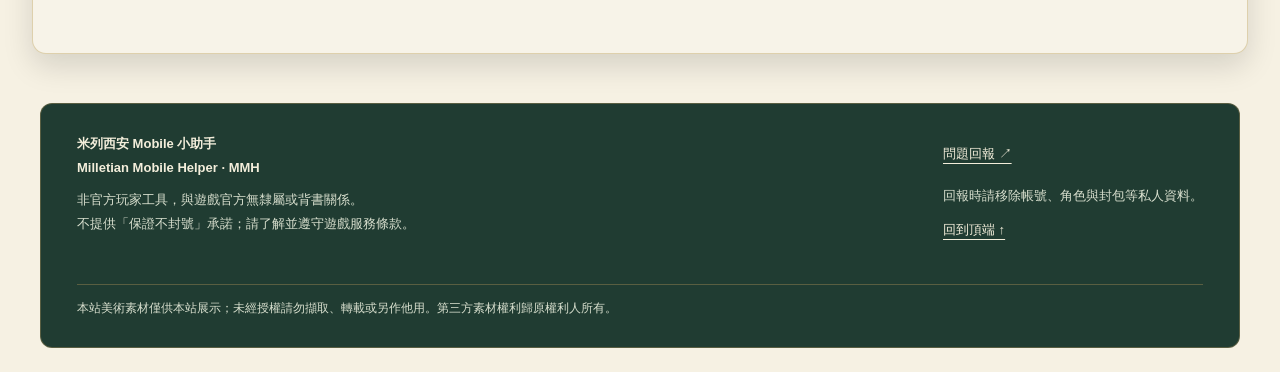
==== commit 9968cb85: "Publish MMH v0.31.0 release notes, known limits and download" ====
--- a/public/index.html
+++ b/public/index.html
@@ -1,7 +1,7 @@
-<!doctype html><html lang="zh-Hant"><head><meta charset="utf-8"><meta name="viewport" content="width=device-width,initial-scale=1"><title>瑪奇 Mobile 小助手 MMH｜米列西安 Mobile 小助手</title><link rel="icon" href="./assets/mmh-logo.webp"><script>(()=>{const t=new URLSearchParams(location.search).get('theme')==='night'?'night':'day',w=innerWidth,s=w<=960?960:w<=1440?1440:w<=1920?1920:2560,l=document.createElement('link');l.rel='preload';l.as='image';l.type='image/avif';l.href='./assets/background/forest-panorama-'+t+'-'+s+'.avif';l.fetchPriority='high';document.head.append(l);})();</script><link rel="stylesheet" href="./style.css?v=images-4"><link rel="stylesheet" href="./header.css?v=images-4"><script defer src="./site-config.js?v=0.30.0"></script><script defer src="./site.js?v=images-4"></script><link rel="stylesheet" href="./panorama.css?v=images-4"><meta name="description" content="米列西安 Mobile 小助手（MMH／Milletian Mobile Helper）是瑪奇 Mobile 的非官方 Windows 玩家工具，可查詢角色背包與保管箱、以物易物材料並追蹤每日與每週進度。"><link rel="canonical" href="https://milletian-mobile-helper.pages.dev/"><meta property="og:type" content="website"><meta property="og:locale" content="zh_TW"><meta property="og:site_name" content="米列西安 Mobile 小助手 MMH"><meta property="og:title" content="瑪奇 Mobile 小助手 MMH｜米列西安 Mobile 小助手"><meta property="og:description" content="米列西安 Mobile 小助手（MMH／Milletian Mobile Helper）是瑪奇 Mobile 的非官方 Windows 玩家工具，可查詢角色背包與保管箱、以物易物材料並追蹤每日與每週進度。"><meta property="og:url" content="https://milletian-mobile-helper.pages.dev/"><meta name="google-site-verification" content="MxVFF35cMLVLo9OeP4p18InQbjYLYrgmqAMA0lI61hY"><script type="application/ld+json">{"@context":"https://schema.org","@type":"WebSite","@id":"https://milletian-mobile-helper.pages.dev/#website","url":"https://milletian-mobile-helper.pages.dev/","name":"米列西安 Mobile 小助手","alternateName":["MMH","瑪奇 MMH","瑪奇 Mobile 小助手","Milletian Mobile Helper"],"inLanguage":"zh-Hant","description":"米列西安 Mobile 小助手（MMH／Milletian Mobile Helper）是瑪奇 Mobile 的非官方 Windows 玩家工具，可查詢角色背包與保管箱、以物易物材料並追蹤每日與每週進度。"}</script></head><body data-theme="day"><script>document.body.dataset.theme=new URLSearchParams(location.search).get("theme")==="night"?"night":"day";</script><a class="skip-link" href="#main">跳至主要內容</a><header class="site-header"><a class="site-brand" href="./index.html"><img src="./assets/mmh-logo.webp" width="38" height="38" alt=""><span data-name>米列西安 Mobile 小助手</span><small>Milletian Mobile Helper · MMH</small></a><button id="nav-toggle" class="site-theme nav-toggle" aria-expanded="false" aria-controls="main-nav" type="button">選單 ☰</button><nav id="main-nav" class="site-nav" aria-label="主要導覽"><a href="./index.html">首頁</a><a href="./guide.html">使用指南</a><a href="./changelog.html">更新紀錄</a><a href="./support.html">支持開發</a></nav><div class="header-actions"><button id="theme-toggle" class="site-theme" type="button" aria-pressed="false">切換月夜</button><a class="site-download" href="./index.html#download">下載 MMH ↗</a></div></header><div class="panorama-stage"><div class="panorama-banner" aria-hidden="true"></div><main id="main" class="site-main"><section class="paper hero"><div><p class="eyebrow">瑪奇 Mobile 小助手 · MMH</p><span class="badge">Windows x64 · 非官方玩家工具</span><h1>整理行囊，<br>讓冒險更從容。</h1><p class="product-name" data-name>米列西安 Mobile 小助手</p><p class="lead">查看角色背包與倉庫，掌握每日進度，<br>把反覆翻找的時間，留給愛爾琳的冒險。</p><div class="actions"><a class="button" href="#download">下載 MMH ↓</a><a class="text-link" href="./guide.html">翻開使用指南 →</a></div><p class="fine">MMH v0.30.0 · 已公開發布</p></div><div><figure class="app-frame"><picture><source type="image/avif" srcset="./assets/demo/main-day-640.avif 640w, ./assets/demo/main-day.avif 1280w" sizes="(max-width: 650px) calc(100vw - 64px), (max-width: 960px) calc(100vw - 64px), 760px"><img src="./assets/demo/main-day.webp" srcset="./assets/demo/main-day-640.webp 640w, ./assets/demo/main-day.webp 1280w" sizes="(max-width: 650px) calc(100vw - 64px), (max-width: 960px) calc(100vw - 64px), 760px" fetchpriority="high" loading="eager" data-day="./assets/demo/main-day.webp" data-night="./assets/demo/main-night.webp" alt="晨光模式的 MMH 主介面，展示虛構角色與日常作業" width="1280" height="800" decoding="async" data-demo="true"></picture><figcaption>實際程式介面 · 虛構示範資料 <a href="./assets/demo/main-day.webp" target="_blank" rel="noopener">放大查看 ↗</a></figcaption></figure><p class="fine">資料以最近一次成功同步為準。</p></div></section>
+<!doctype html><html lang="zh-Hant"><head><meta charset="utf-8"><meta name="viewport" content="width=device-width,initial-scale=1"><title>瑪奇 Mobile 小助手 MMH｜米列西安 Mobile 小助手</title><link rel="icon" href="./assets/mmh-logo.webp"><script>(()=>{const t=new URLSearchParams(location.search).get('theme')==='night'?'night':'day',w=innerWidth,s=w<=960?960:w<=1440?1440:w<=1920?1920:2560,l=document.createElement('link');l.rel='preload';l.as='image';l.type='image/avif';l.href='./assets/background/forest-panorama-'+t+'-'+s+'.avif';l.fetchPriority='high';document.head.append(l);})();</script><link rel="stylesheet" href="./style.css?v=images-4"><link rel="stylesheet" href="./header.css?v=images-4"><script defer src="./site-config.js?v=0.31.0"></script><script defer src="./site.js?v=images-4"></script><link rel="stylesheet" href="./panorama.css?v=images-4"><meta name="description" content="米列西安 Mobile 小助手（MMH／Milletian Mobile Helper）是瑪奇 Mobile 的非官方 Windows 玩家工具，可查詢角色背包與保管箱、以物易物材料並追蹤每日與每週進度。"><link rel="canonical" href="https://milletian-mobile-helper.pages.dev/"><meta property="og:type" content="website"><meta property="og:locale" content="zh_TW"><meta property="og:site_name" content="米列西安 Mobile 小助手 MMH"><meta property="og:title" content="瑪奇 Mobile 小助手 MMH｜米列西安 Mobile 小助手"><meta property="og:description" content="米列西安 Mobile 小助手（MMH／Milletian Mobile Helper）是瑪奇 Mobile 的非官方 Windows 玩家工具，可查詢角色背包與保管箱、以物易物材料並追蹤每日與每週進度。"><meta property="og:url" content="https://milletian-mobile-helper.pages.dev/"><meta name="google-site-verification" content="MxVFF35cMLVLo9OeP4p18InQbjYLYrgmqAMA0lI61hY"><script type="application/ld+json">{"@context":"https://schema.org","@type":"WebSite","@id":"https://milletian-mobile-helper.pages.dev/#website","url":"https://milletian-mobile-helper.pages.dev/","name":"米列西安 Mobile 小助手","alternateName":["MMH","瑪奇 MMH","瑪奇 Mobile 小助手","Milletian Mobile Helper"],"inLanguage":"zh-Hant","description":"米列西安 Mobile 小助手（MMH／Milletian Mobile Helper）是瑪奇 Mobile 的非官方 Windows 玩家工具，可查詢角色背包與保管箱、以物易物材料並追蹤每日與每週進度。"}</script></head><body data-theme="day"><script>document.body.dataset.theme=new URLSearchParams(location.search).get("theme")==="night"?"night":"day";</script><a class="skip-link" href="#main">跳至主要內容</a><header class="site-header"><a class="site-brand" href="./index.html"><img src="./assets/mmh-logo.webp" width="38" height="38" alt=""><span data-name>米列西安 Mobile 小助手</span><small>Milletian Mobile Helper · MMH</small></a><button id="nav-toggle" class="site-theme nav-toggle" aria-expanded="false" aria-controls="main-nav" type="button">選單 ☰</button><nav id="main-nav" class="site-nav" aria-label="主要導覽"><a href="./index.html">首頁</a><a href="./guide.html">使用指南</a><a href="./changelog.html">更新紀錄</a><a href="./support.html">支持開發</a></nav><div class="header-actions"><button id="theme-toggle" class="site-theme" type="button" aria-pressed="false">切換月夜</button><a class="site-download" href="./index.html#download">下載 MMH ↗</a></div></header><div class="panorama-stage"><div class="panorama-banner" aria-hidden="true"></div><main id="main" class="site-main"><section class="paper hero"><div><p class="eyebrow">瑪奇 Mobile 小助手 · MMH</p><span class="badge">Windows x64 · 非官方玩家工具</span><h1>整理行囊，<br>讓冒險更從容。</h1><p class="product-name" data-name>米列西安 Mobile 小助手</p><p class="lead">查看角色背包與倉庫，掌握每日進度，<br>把反覆翻找的時間，留給愛爾琳的冒險。</p><div class="actions"><a class="button" href="#download">下載 MMH ↓</a><a class="text-link" href="./guide.html">翻開使用指南 →</a></div><p class="fine">MMH v0.31.0 · 已公開發布</p></div><div><figure class="app-frame"><picture><source type="image/avif" srcset="./assets/demo/main-day-640.avif 640w, ./assets/demo/main-day.avif 1280w" sizes="(max-width: 650px) calc(100vw - 64px), (max-width: 960px) calc(100vw - 64px), 760px"><img src="./assets/demo/main-day.webp" srcset="./assets/demo/main-day-640.webp 640w, ./assets/demo/main-day.webp 1280w" sizes="(max-width: 650px) calc(100vw - 64px), (max-width: 960px) calc(100vw - 64px), 760px" fetchpriority="high" loading="eager" data-day="./assets/demo/main-day.webp" data-night="./assets/demo/main-night.webp" alt="晨光模式的 MMH 主介面，展示虛構角色與日常作業" width="1280" height="800" decoding="async" data-demo="true"></picture><figcaption>實際程式介面 · 虛構示範資料 <a href="./assets/demo/main-day.webp" target="_blank" rel="noopener">放大查看 ↗</a></figcaption></figure><p class="fine">資料以最近一次成功同步為準。</p></div></section>
 <section class="paper section"><p class="eyebrow">01 / 為冒險留一點餘裕</p><h2>行囊與日常，一眼有序。</h2><div class="feature-grid"><article><span class="feature-number">01</span><h3>物品整理</h3><p>搜尋背包與保管箱的已同步物品，用分類篩選縮小範圍。查看紀錄，少一點反覆翻找。</p></article><article><span class="feature-number">02</span><h3>多角色查看</h3><p>切換已辨識的角色，查詢角色倉庫與同帳號的公用保管箱；依使用習慣調整角色順位。</p></article><article><span class="feature-number">03</span><h3>日常追蹤</h3><p>將各角色的每日、每週與活動進度並列查看。尚未取得的資料顯示未同步，不當成已完成。</p></article></div></section>
 <section class="paper section"><p class="eyebrow">02 / 看看實際操作</p><h2>把時間，還給下一段旅程。</h2><div class="showcase"><figure class="app-frame"><picture><source type="image/avif" data-srcset="./assets/demo/search-day-640.avif 640w, ./assets/demo/search-day.avif 1280w" sizes="(max-width: 650px) calc(100vw - 64px), (max-width: 960px) calc(100vw - 64px), 760px"><img data-day="./assets/demo/search-day.webp" data-night="./assets/demo/search-night.webp" alt="以示範角色搜尋物品的實際背包畫面" width="1280" height="800" decoding="async" data-demo="true"></picture><figcaption>實際程式介面 · 虛構示範資料 <a href="./assets/demo/search-day.webp" target="_blank" rel="noopener">放大查看 ↗</a></figcaption></figure><div><span class="badge">物品搜尋</span><h3>需要的材料，從名字開始找。</h3><p>在背包或保管箱輸入物品名稱，再搭配分類篩選。持有數量來自已儲存的同步紀錄，並非替你操作遊戲。</p><a class="text-link" href="./guide.html#inventory">查看物品查詢說明 →</a></div></div><div class="showcase reverse"><figure class="app-frame"><picture><source type="image/avif" data-srcset="./assets/demo/shared-day-640.avif 640w, ./assets/demo/shared-day.avif 1280w" sizes="(max-width: 650px) calc(100vw - 64px), (max-width: 960px) calc(100vw - 64px), 760px"><img data-day="./assets/demo/shared-day.webp" data-night="./assets/demo/shared-night.webp" alt="示範資料中的角色倉庫與共同倉庫查詢" width="1280" height="800" decoding="async" data-demo="true"></picture><figcaption>實際程式介面 · 虛構示範資料 <a href="./assets/demo/shared-day.webp" target="_blank" rel="noopener">放大查看 ↗</a></figcaption></figure><div><span class="badge">角色與共同倉庫</span><h3>分散的存貨，各自有位置。</h3><p>角色保管箱與目前背包並列顯示；切換公用保管箱查看同帳號的共用存貨。首次使用請在遊戲內開啟對應倉庫。</p><a class="text-link" href="./guide.html#inventory">了解倉庫同步 →</a></div></div><div class="showcase"><figure class="app-frame"><picture><source type="image/avif" data-srcset="./assets/demo/daily-day-640.avif 640w, ./assets/demo/daily-day.avif 1280w" sizes="(max-width: 650px) calc(100vw - 64px), (max-width: 960px) calc(100vw - 64px), 760px"><img data-day="./assets/demo/daily-day.webp" data-night="./assets/demo/daily-night.webp" alt="虛構角色的每日作業與每週進度展示" width="1280" height="800" decoding="async" data-demo="true"></picture><figcaption>實際程式介面 · 虛構示範資料 <a href="./assets/demo/daily-day.webp" target="_blank" rel="noopener">放大查看 ↗</a></figcaption></figure><div><span class="badge">日常進度</span><h3>今天的冒險，還有什麼待辦？</h3><p>每日作業集中呈現挑戰、活動與釘選交換進度。可查閱每日／每週任務細節，遇到未同步資料則保留提示。</p><a class="text-link" href="./guide.html#daily">閱讀進度判讀方式 →</a></div></div></section>
 <section class="paper section"><p class="eyebrow">03 / 從一份手札開始</p><h2>解壓、啟動，再同步。</h2><ol class="steps"><li><strong>01 完整解壓縮</strong><p>保留整個可攜式資料夾。</p></li><li><strong>02 啟動助手</strong><p>需要擷取時另行安裝 Npcap。</p></li><li><strong>03 登入與同步</strong><p>切換地圖，並開啟遊戲倉庫。</p></li></ol><a class="text-link" href="./guide.html">完整安裝與使用指南 →</a></section>
-<section id="download" class="paper section download"><div><p class="eyebrow">DOWNLOAD / 帶上你的手札</p><h2>下載 MMH</h2><p>MMH v0.30.0 已發布，下載完整可攜式 ZIP 即可開始使用。</p><p class="notice">自動更新只替換 app、保留 userdata，不會更換根目錄啟動與更新工具；完整包包含這些工具。改用完整包時，請先關閉助手、保留原資料夾，並複製原本整個 userdata，勿以空白資料夾覆蓋原資料。</p><p class="fine">Windows 防護誤判與部分環境的啟動錯誤仍在追查，本版不保證消除這些問題。請保留診斷資訊與原本 userdata，不需反覆刪除資料或重新解壓縮。</p><p>支援目標：Windows 10／11 · x64<br>已測試：Windows 10 x64<br>尚待驗證：Windows 11、乾淨電腦</p><p class="fine">Npcap 需<a href="https://npcap.com/#download" target="_blank" rel="noopener noreferrer">另行安裝 ↗</a>；助手不會自行安裝。未提供 ARM64、macOS 或 Linux 版本。</p></div><div class="download-card"><span class="badge" data-version>MMH v0.30.0</span><h3>Windows x64 可攜式版</h3><p id="release-state">已發布 · GitHub Releases</p><a id="download-button" class="button" href="https://github.com/Nigeeeee/mabi-assistant-website/releases/download/v0.30.0/MMH-0.30.0-portable-win-x64.zip">下載 Windows x64 ↗</a><p class="fine">正式檔案透過 GitHub Releases 提供。<br>這個網站不包含程式 ZIP。</p><hr><h3>首次使用：安裝 Npcap</h3><p>Npcap 是助手偵測遊戲同步資料所需的元件。已安裝的電腦可略過此步驟。</p><a id="npcap-download-button" class="button" href="https://npcap.com/#download" target="_blank" rel="noopener noreferrer">前往 Npcap 官方下載 ↗</a><ol><li>在官方下載區點選「Npcap … installer」下載 Windows 安裝程式。</li><li>執行下載的安裝程式，依畫面指示完成安裝。</li><li>重新開啟助手，在「設定 → 偵測設定」確認網卡，再登入遊戲或切換地圖同步。</li></ol><a class="text-link" href="./guide.html#npcap">查看 Npcap 安裝與同步指引 →</a></div></section>
-<section class="paper section split"><div><p class="eyebrow">04 / 最近更新</p><h2>每一次更新，留下足跡。</h2></div><div><span class="badge">正式發布 · v0.30.0</span><h3>增益浮窗、紫洞提醒與操作改善</h3><p>新增增益效果浮窗與固定顯示設定、浮窗位置記憶及紫洞狀態與通知；分開顯示本機時間與 MMD 非官方參考，並改善工具入口、製作篩選與地下城進度更新。</p><a class="text-link" href="./changelog.html">閱讀更新紀錄與已知問題 →</a></div></section>
+<section id="download" class="paper section download"><div><p class="eyebrow">DOWNLOAD / 帶上你的手札</p><h2>下載 MMH</h2><p>MMH v0.31.0 已發布，下載完整可攜式 ZIP 即可開始使用。</p><p class="notice">自動更新只替換 app、保留 userdata，不會更換根目錄啟動與更新工具；完整包包含這些工具。改用完整包時，請先關閉助手、保留原資料夾，並複製原本整個 userdata，勿以空白資料夾覆蓋原資料。</p><p class="fine">Windows 11 實機相容性、原 A104 啟動錯誤及防毒誤判仍待確認，本版不保證消除這些問題。請保留診斷資訊與原本 userdata，不需反覆刪除資料或重新解壓縮。</p><p>支援目標：Windows 10／11 · x64<br>已測試：Windows 10 x64<br>尚待驗證：Windows 11、乾淨電腦</p><p class="fine">Npcap 需<a href="https://npcap.com/#download" target="_blank" rel="noopener noreferrer">另行安裝 ↗</a>；助手不會自行安裝。未提供 ARM64、macOS 或 Linux 版本。</p></div><div class="download-card"><span class="badge" data-version>MMH v0.31.0</span><h3>Windows x64 可攜式版</h3><p id="release-state">已發布 · GitHub Releases</p><a id="download-button" class="button" href="https://github.com/Nigeeeee/mabi-assistant-website/releases/download/v0.31.0/MMH-0.31.0-portable-win-x64.zip">下載 Windows x64 ↗</a><p class="fine">正式檔案透過 GitHub Releases 提供。<br>這個網站不包含程式 ZIP。</p><hr><h3>首次使用：安裝 Npcap</h3><p>Npcap 是助手偵測遊戲同步資料所需的元件。已安裝的電腦可略過此步驟。</p><a id="npcap-download-button" class="button" href="https://npcap.com/#download" target="_blank" rel="noopener noreferrer">前往 Npcap 官方下載 ↗</a><ol><li>在官方下載區點選「Npcap … installer」下載 Windows 安裝程式。</li><li>執行下載的安裝程式，依畫面指示完成安裝。</li><li>重新開啟助手，在「設定 → 偵測設定」確認網卡，再登入遊戲或切換地圖同步。</li></ol><a class="text-link" href="./guide.html#npcap">查看 Npcap 安裝與同步指引 →</a></div></section>
+<section class="paper section split"><div><p class="eyebrow">04 / 最近更新</p><h2>每一次更新，留下足跡。</h2></div><div><span class="badge">正式發布 · v0.31.0</span><h3>介面重排、治癒欄位與更新判斷改善</h3><p>改善活動與每週挑戰空間、背包釘選和窄窗重排、製作圖卡及浮窗還原；新增治癒頁籤與 HPS 欄位，來源判定仍待實戰驗證，並改善接收與更新健康檢查邊界。</p><a class="text-link" href="./changelog.html">閱讀更新紀錄與已知問題 →</a></div></section>
 <section class="paper section split support-callout"><img src="./assets/illustration/backpack-coffee-960.webp" alt="背包、咖啡與冒險手札" width="960" height="640" loading="eager"><div><p class="eyebrow">一點心意，一份更新的動力</p><h2>請開發者喝杯咖啡。</h2><p>助手免費使用，支持完全自願。你的心意用於持續開發、維護與網站營運。</p><a class="button" href="./support.html">支持開發 →</a></div></section></main></div><footer class="site-footer"><div><strong>米列西安 Mobile 小助手<br>Milletian Mobile Helper · MMH</strong><p>非官方玩家工具，與遊戲官方無隸屬或背書關係。<br>不提供「保證不封號」承諾；請了解並遵守遊戲服務條款。</p></div><div><a href="https://docs.google.com/forms/d/e/1FAIpQLSdy3JnQHfozgH4UQlqPFsle0JWGgFHOoAPn9gtk_z-49ekaRQ/viewform?usp=header" target="_blank" rel="noopener noreferrer">問題回報 ↗</a><p>回報時請移除帳號、角色與封包等私人資料。</p><a href="#main">回到頂端 ↑</a></div><p class="art-usage">本站美術素材僅供本站展示；未經授權請勿擷取、轉載或另作他用。第三方素材權利歸原權利人所有。</p></footer></body></html>
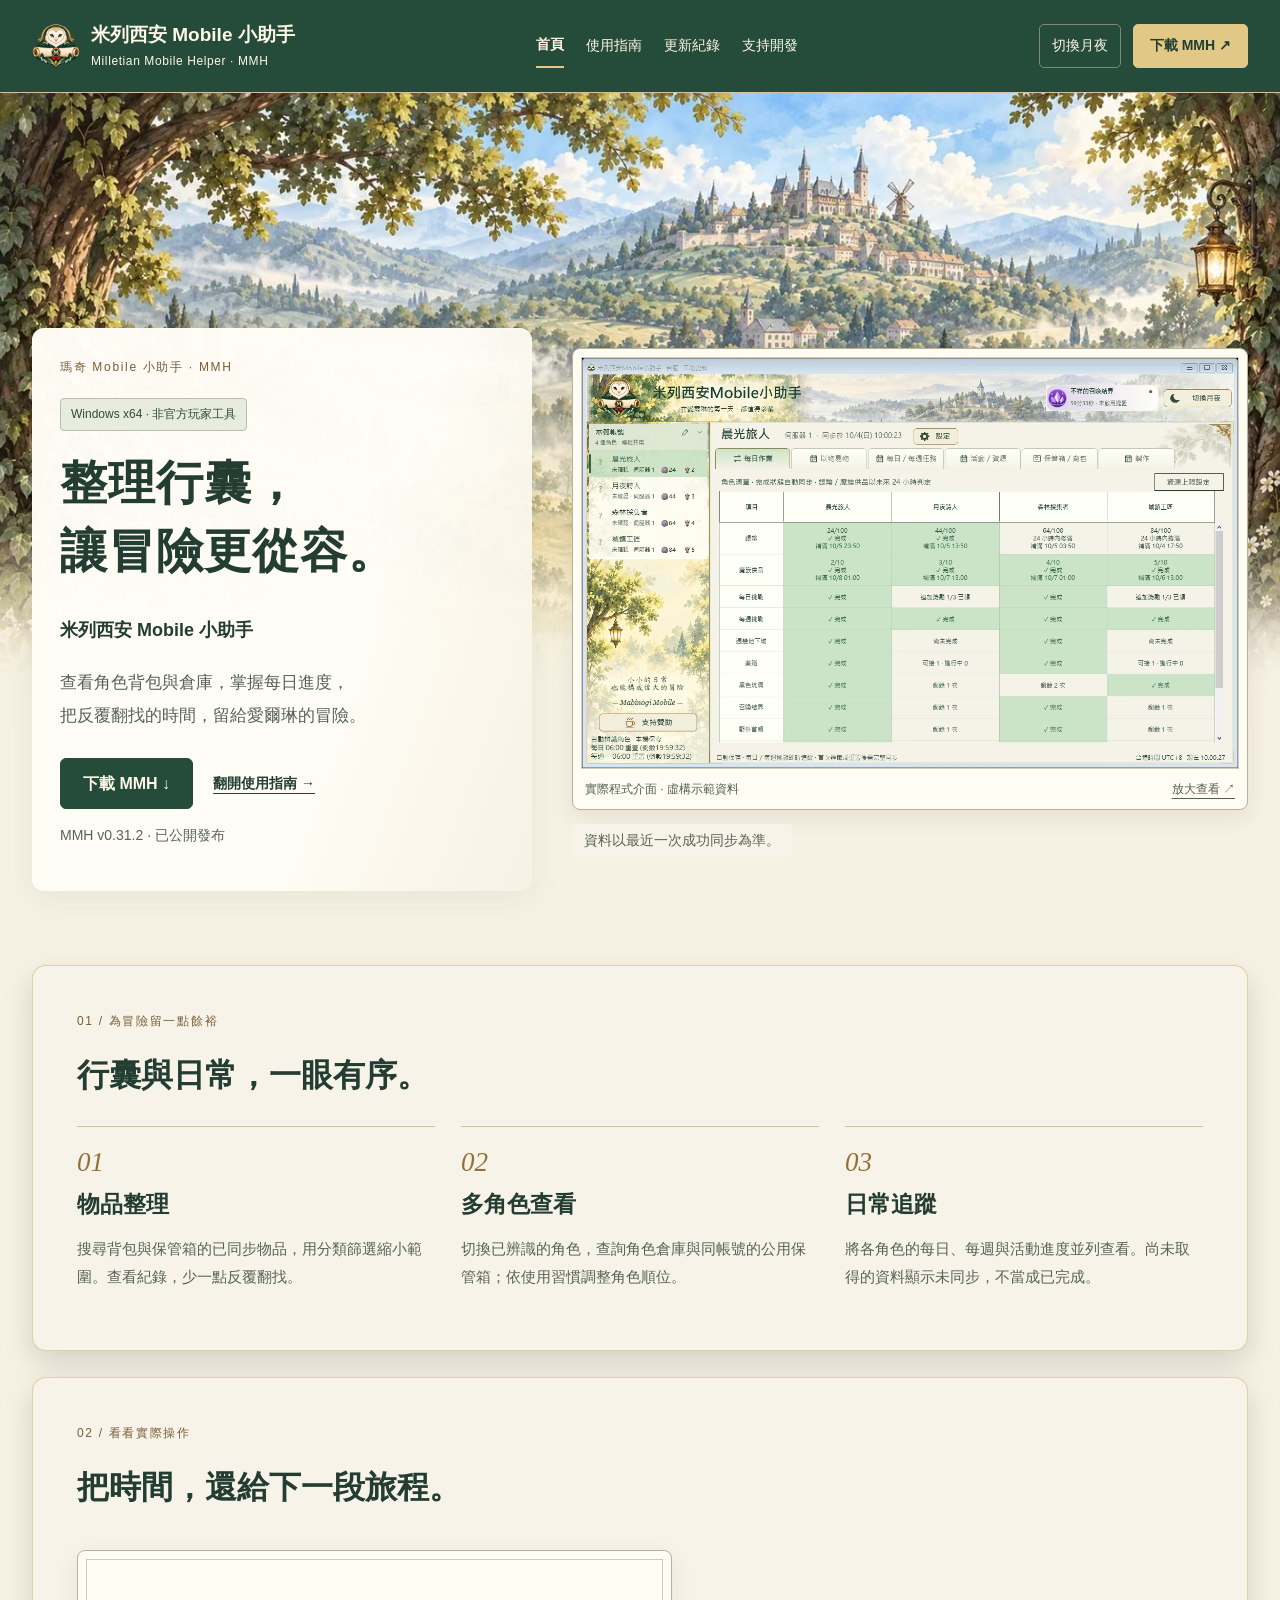
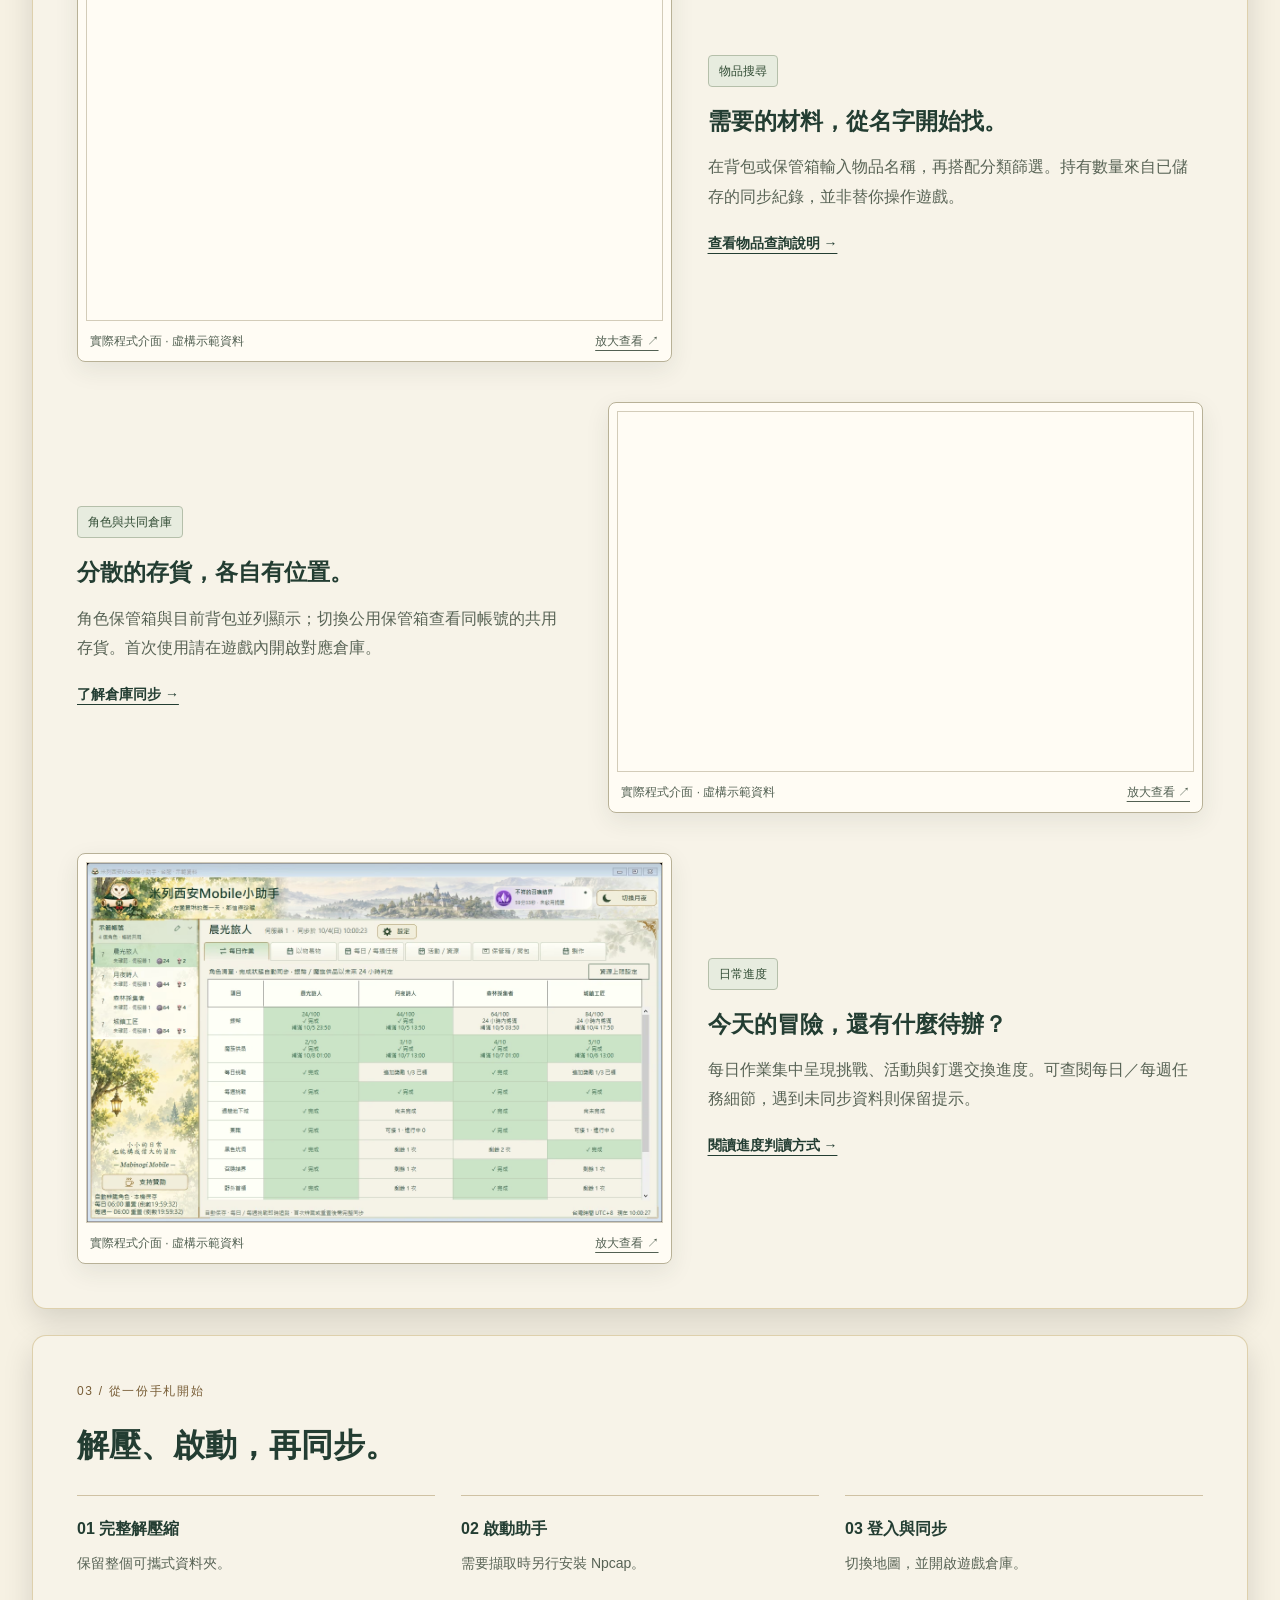
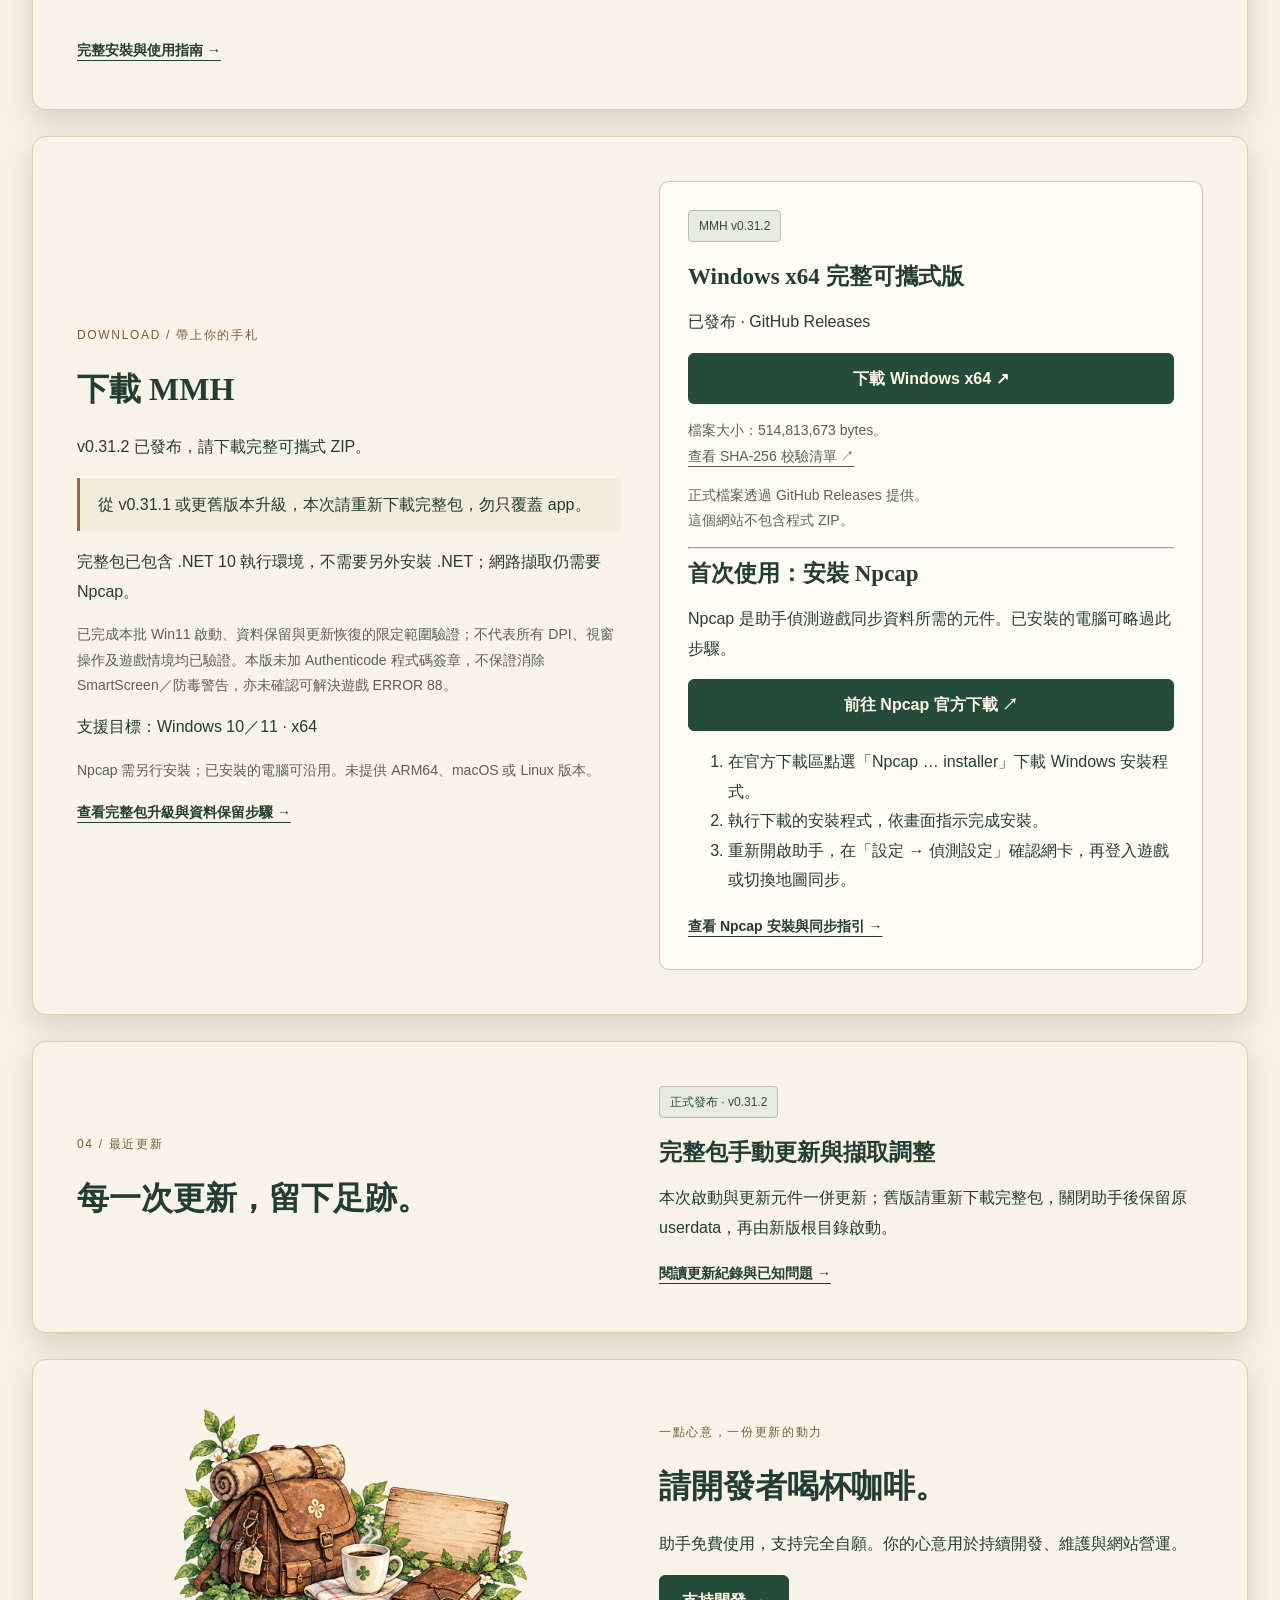
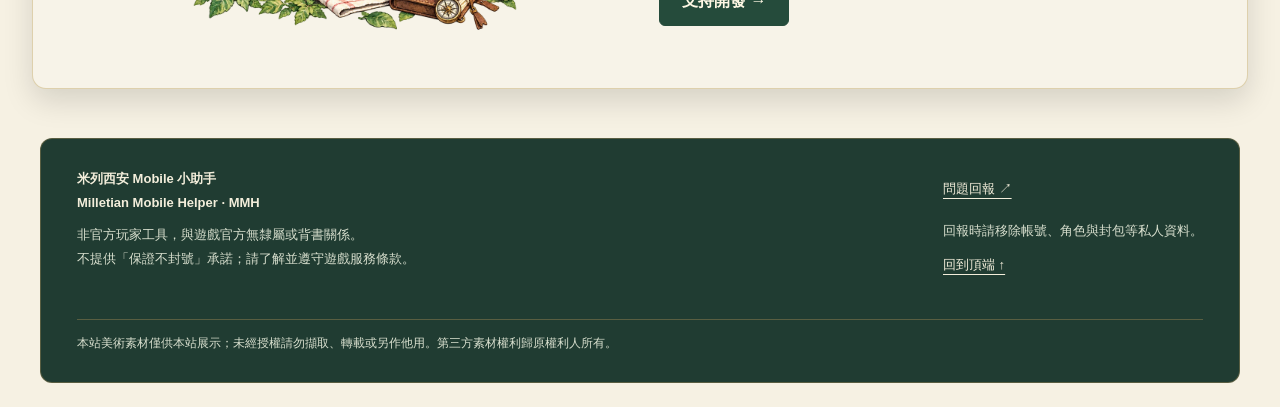
==== commit bfe959a9: "Publish MMH 0.31.2 full download and bridge migration guide" ====
--- a/public/index.html
+++ b/public/index.html
@@ -1,7 +1,13 @@
-<!doctype html><html lang="zh-Hant"><head><meta charset="utf-8"><meta name="viewport" content="width=device-width,initial-scale=1"><title>瑪奇 Mobile 小助手 MMH｜米列西安 Mobile 小助手</title><link rel="icon" href="./assets/mmh-logo.webp"><script>(()=>{const t=new URLSearchParams(location.search).get('theme')==='night'?'night':'day',w=innerWidth,s=w<=960?960:w<=1440?1440:w<=1920?1920:2560,l=document.createElement('link');l.rel='preload';l.as='image';l.type='image/avif';l.href='./assets/background/forest-panorama-'+t+'-'+s+'.avif';l.fetchPriority='high';document.head.append(l);})();</script><link rel="stylesheet" href="./style.css?v=images-4"><link rel="stylesheet" href="./header.css?v=images-4"><script defer src="./site-config.js?v=0.31.0"></script><script defer src="./site.js?v=images-4"></script><link rel="stylesheet" href="./panorama.css?v=images-4"><meta name="description" content="米列西安 Mobile 小助手（MMH／Milletian Mobile Helper）是瑪奇 Mobile 的非官方 Windows 玩家工具，可查詢角色背包與保管箱、以物易物材料並追蹤每日與每週進度。"><link rel="canonical" href="https://milletian-mobile-helper.pages.dev/"><meta property="og:type" content="website"><meta property="og:locale" content="zh_TW"><meta property="og:site_name" content="米列西安 Mobile 小助手 MMH"><meta property="og:title" content="瑪奇 Mobile 小助手 MMH｜米列西安 Mobile 小助手"><meta property="og:description" content="米列西安 Mobile 小助手（MMH／Milletian Mobile Helper）是瑪奇 Mobile 的非官方 Windows 玩家工具，可查詢角色背包與保管箱、以物易物材料並追蹤每日與每週進度。"><meta property="og:url" content="https://milletian-mobile-helper.pages.dev/"><meta name="google-site-verification" content="MxVFF35cMLVLo9OeP4p18InQbjYLYrgmqAMA0lI61hY"><script type="application/ld+json">{"@context":"https://schema.org","@type":"WebSite","@id":"https://milletian-mobile-helper.pages.dev/#website","url":"https://milletian-mobile-helper.pages.dev/","name":"米列西安 Mobile 小助手","alternateName":["MMH","瑪奇 MMH","瑪奇 Mobile 小助手","Milletian Mobile Helper"],"inLanguage":"zh-Hant","description":"米列西安 Mobile 小助手（MMH／Milletian Mobile Helper）是瑪奇 Mobile 的非官方 Windows 玩家工具，可查詢角色背包與保管箱、以物易物材料並追蹤每日與每週進度。"}</script></head><body data-theme="day"><script>document.body.dataset.theme=new URLSearchParams(location.search).get("theme")==="night"?"night":"day";</script><a class="skip-link" href="#main">跳至主要內容</a><header class="site-header"><a class="site-brand" href="./index.html"><img src="./assets/mmh-logo.webp" width="38" height="38" alt=""><span data-name>米列西安 Mobile 小助手</span><small>Milletian Mobile Helper · MMH</small></a><button id="nav-toggle" class="site-theme nav-toggle" aria-expanded="false" aria-controls="main-nav" type="button">選單 ☰</button><nav id="main-nav" class="site-nav" aria-label="主要導覽"><a href="./index.html">首頁</a><a href="./guide.html">使用指南</a><a href="./changelog.html">更新紀錄</a><a href="./support.html">支持開發</a></nav><div class="header-actions"><button id="theme-toggle" class="site-theme" type="button" aria-pressed="false">切換月夜</button><a class="site-download" href="./index.html#download">下載 MMH ↗</a></div></header><div class="panorama-stage"><div class="panorama-banner" aria-hidden="true"></div><main id="main" class="site-main"><section class="paper hero"><div><p class="eyebrow">瑪奇 Mobile 小助手 · MMH</p><span class="badge">Windows x64 · 非官方玩家工具</span><h1>整理行囊，<br>讓冒險更從容。</h1><p class="product-name" data-name>米列西安 Mobile 小助手</p><p class="lead">查看角色背包與倉庫，掌握每日進度，<br>把反覆翻找的時間，留給愛爾琳的冒險。</p><div class="actions"><a class="button" href="#download">下載 MMH ↓</a><a class="text-link" href="./guide.html">翻開使用指南 →</a></div><p class="fine">MMH v0.31.0 · 已公開發布</p></div><div><figure class="app-frame"><picture><source type="image/avif" srcset="./assets/demo/main-day-640.avif 640w, ./assets/demo/main-day.avif 1280w" sizes="(max-width: 650px) calc(100vw - 64px), (max-width: 960px) calc(100vw - 64px), 760px"><img src="./assets/demo/main-day.webp" srcset="./assets/demo/main-day-640.webp 640w, ./assets/demo/main-day.webp 1280w" sizes="(max-width: 650px) calc(100vw - 64px), (max-width: 960px) calc(100vw - 64px), 760px" fetchpriority="high" loading="eager" data-day="./assets/demo/main-day.webp" data-night="./assets/demo/main-night.webp" alt="晨光模式的 MMH 主介面，展示虛構角色與日常作業" width="1280" height="800" decoding="async" data-demo="true"></picture><figcaption>實際程式介面 · 虛構示範資料 <a href="./assets/demo/main-day.webp" target="_blank" rel="noopener">放大查看 ↗</a></figcaption></figure><p class="fine">資料以最近一次成功同步為準。</p></div></section>
-<section class="paper section"><p class="eyebrow">01 / 為冒險留一點餘裕</p><h2>行囊與日常，一眼有序。</h2><div class="feature-grid"><article><span class="feature-number">01</span><h3>物品整理</h3><p>搜尋背包與保管箱的已同步物品，用分類篩選縮小範圍。查看紀錄，少一點反覆翻找。</p></article><article><span class="feature-number">02</span><h3>多角色查看</h3><p>切換已辨識的角色，查詢角色倉庫與同帳號的公用保管箱；依使用習慣調整角色順位。</p></article><article><span class="feature-number">03</span><h3>日常追蹤</h3><p>將各角色的每日、每週與活動進度並列查看。尚未取得的資料顯示未同步，不當成已完成。</p></article></div></section>
-<section class="paper section"><p class="eyebrow">02 / 看看實際操作</p><h2>把時間，還給下一段旅程。</h2><div class="showcase"><figure class="app-frame"><picture><source type="image/avif" data-srcset="./assets/demo/search-day-640.avif 640w, ./assets/demo/search-day.avif 1280w" sizes="(max-width: 650px) calc(100vw - 64px), (max-width: 960px) calc(100vw - 64px), 760px"><img data-day="./assets/demo/search-day.webp" data-night="./assets/demo/search-night.webp" alt="以示範角色搜尋物品的實際背包畫面" width="1280" height="800" decoding="async" data-demo="true"></picture><figcaption>實際程式介面 · 虛構示範資料 <a href="./assets/demo/search-day.webp" target="_blank" rel="noopener">放大查看 ↗</a></figcaption></figure><div><span class="badge">物品搜尋</span><h3>需要的材料，從名字開始找。</h3><p>在背包或保管箱輸入物品名稱，再搭配分類篩選。持有數量來自已儲存的同步紀錄，並非替你操作遊戲。</p><a class="text-link" href="./guide.html#inventory">查看物品查詢說明 →</a></div></div><div class="showcase reverse"><figure class="app-frame"><picture><source type="image/avif" data-srcset="./assets/demo/shared-day-640.avif 640w, ./assets/demo/shared-day.avif 1280w" sizes="(max-width: 650px) calc(100vw - 64px), (max-width: 960px) calc(100vw - 64px), 760px"><img data-day="./assets/demo/shared-day.webp" data-night="./assets/demo/shared-night.webp" alt="示範資料中的角色倉庫與共同倉庫查詢" width="1280" height="800" decoding="async" data-demo="true"></picture><figcaption>實際程式介面 · 虛構示範資料 <a href="./assets/demo/shared-day.webp" target="_blank" rel="noopener">放大查看 ↗</a></figcaption></figure><div><span class="badge">角色與共同倉庫</span><h3>分散的存貨，各自有位置。</h3><p>角色保管箱與目前背包並列顯示；切換公用保管箱查看同帳號的共用存貨。首次使用請在遊戲內開啟對應倉庫。</p><a class="text-link" href="./guide.html#inventory">了解倉庫同步 →</a></div></div><div class="showcase"><figure class="app-frame"><picture><source type="image/avif" data-srcset="./assets/demo/daily-day-640.avif 640w, ./assets/demo/daily-day.avif 1280w" sizes="(max-width: 650px) calc(100vw - 64px), (max-width: 960px) calc(100vw - 64px), 760px"><img data-day="./assets/demo/daily-day.webp" data-night="./assets/demo/daily-night.webp" alt="虛構角色的每日作業與每週進度展示" width="1280" height="800" decoding="async" data-demo="true"></picture><figcaption>實際程式介面 · 虛構示範資料 <a href="./assets/demo/daily-day.webp" target="_blank" rel="noopener">放大查看 ↗</a></figcaption></figure><div><span class="badge">日常進度</span><h3>今天的冒險，還有什麼待辦？</h3><p>每日作業集中呈現挑戰、活動與釘選交換進度。可查閱每日／每週任務細節，遇到未同步資料則保留提示。</p><a class="text-link" href="./guide.html#daily">閱讀進度判讀方式 →</a></div></div></section>
-<section class="paper section"><p class="eyebrow">03 / 從一份手札開始</p><h2>解壓、啟動，再同步。</h2><ol class="steps"><li><strong>01 完整解壓縮</strong><p>保留整個可攜式資料夾。</p></li><li><strong>02 啟動助手</strong><p>需要擷取時另行安裝 Npcap。</p></li><li><strong>03 登入與同步</strong><p>切換地圖，並開啟遊戲倉庫。</p></li></ol><a class="text-link" href="./guide.html">完整安裝與使用指南 →</a></section>
-<section id="download" class="paper section download"><div><p class="eyebrow">DOWNLOAD / 帶上你的手札</p><h2>下載 MMH</h2><p>MMH v0.31.0 已發布，下載完整可攜式 ZIP 即可開始使用。</p><p class="notice">自動更新只替換 app、保留 userdata，不會更換根目錄啟動與更新工具；完整包包含這些工具。改用完整包時，請先關閉助手、保留原資料夾，並複製原本整個 userdata，勿以空白資料夾覆蓋原資料。</p><p class="fine">Windows 11 實機相容性、原 A104 啟動錯誤及防毒誤判仍待確認，本版不保證消除這些問題。請保留診斷資訊與原本 userdata，不需反覆刪除資料或重新解壓縮。</p><p>支援目標：Windows 10／11 · x64<br>已測試：Windows 10 x64<br>尚待驗證：Windows 11、乾淨電腦</p><p class="fine">Npcap 需<a href="https://npcap.com/#download" target="_blank" rel="noopener noreferrer">另行安裝 ↗</a>；助手不會自行安裝。未提供 ARM64、macOS 或 Linux 版本。</p></div><div class="download-card"><span class="badge" data-version>MMH v0.31.0</span><h3>Windows x64 可攜式版</h3><p id="release-state">已發布 · GitHub Releases</p><a id="download-button" class="button" href="https://github.com/Nigeeeee/mabi-assistant-website/releases/download/v0.31.0/MMH-0.31.0-portable-win-x64.zip">下載 Windows x64 ↗</a><p class="fine">正式檔案透過 GitHub Releases 提供。<br>這個網站不包含程式 ZIP。</p><hr><h3>首次使用：安裝 Npcap</h3><p>Npcap 是助手偵測遊戲同步資料所需的元件。已安裝的電腦可略過此步驟。</p><a id="npcap-download-button" class="button" href="https://npcap.com/#download" target="_blank" rel="noopener noreferrer">前往 Npcap 官方下載 ↗</a><ol><li>在官方下載區點選「Npcap … installer」下載 Windows 安裝程式。</li><li>執行下載的安裝程式，依畫面指示完成安裝。</li><li>重新開啟助手，在「設定 → 偵測設定」確認網卡，再登入遊戲或切換地圖同步。</li></ol><a class="text-link" href="./guide.html#npcap">查看 Npcap 安裝與同步指引 →</a></div></section>
-<section class="paper section split"><div><p class="eyebrow">04 / 最近更新</p><h2>每一次更新，留下足跡。</h2></div><div><span class="badge">正式發布 · v0.31.0</span><h3>介面重排、治癒欄位與更新判斷改善</h3><p>改善活動與每週挑戰空間、背包釘選和窄窗重排、製作圖卡及浮窗還原；新增治癒頁籤與 HPS 欄位，來源判定仍待實戰驗證，並改善接收與更新健康檢查邊界。</p><a class="text-link" href="./changelog.html">閱讀更新紀錄與已知問題 →</a></div></section>
+<!doctype html><html lang="zh-Hant"><head><meta charset="utf-8"><meta name="viewport" content="width=device-width,initial-scale=1"><title>瑪奇 Mobile 小助手 MMH｜米列西安 Mobile 小助手</title><link rel="icon" href="./assets/mmh-logo.webp"><script>(()=>{const t=new URLSearchParams(location.search).get('theme')==='night'?'night':'day',w=innerWidth,s=w<=960?960:w<=1440?1440:w<=1920?1920:2560,l=document.createElement('link');l.rel='preload';l.as='image';l.type='image/avif';l.href='./assets/background/forest-panorama-'+t+'-'+s+'.avif';l.fetchPriority='high';document.head.append(l);})();</script><link rel="stylesheet" href="./style.css?v=images-4"><link rel="stylesheet" href="./header.css?v=images-4"><script defer src="./site-config.js?v=0.31.2"></script><script defer src="./site.js?v=images-4"></script><link rel="stylesheet" href="./panorama.css?v=images-4"><meta name="description" content="米列西安 Mobile 小助手（MMH／Milletian Mobile Helper）是瑪奇 Mobile 的非官方 Windows 玩家工具，可查詢角色背包與保管箱、以物易物材料並追蹤每日與每週進度。"><link rel="canonical" href="https://milletian-mobile-helper.pages.dev/"><meta property="og:type" content="website"><meta property="og:locale" content="zh_TW"><meta property="og:site_name" content="米列西安 Mobile 小助手 MMH"><meta property="og:title" content="瑪奇 Mobile 小助手 MMH｜米列西安 Mobile 小助手"><meta property="og:description" content="米列西安 Mobile 小助手（MMH／Milletian Mobile Helper）是瑪奇 Mobile 的非官方 Windows 玩家工具，可查詢角色背包與保管箱、以物易物材料並追蹤每日與每週進度。"><meta property="og:url" content="https://milletian-mobile-helper.pages.dev/"><meta name="google-site-verification" content="MxVFF35cMLVLo9OeP4p18InQbjYLYrgmqAMA0lI61hY"><script type="application/ld+json">{"@context":"https://schema.org","@type":"WebSite","@id":"https://milletian-mobile-helper.pages.dev/#website","url":"https://milletian-mobile-helper.pages.dev/","name":"米列西安 Mobile 小助手","alternateName":["MMH","瑪奇 MMH","瑪奇 Mobile 小助手","Milletian Mobile Helper"],"inLanguage":"zh-Hant","description":"米列西安 Mobile 小助手（MMH／Milletian Mobile Helper）是瑪奇 Mobile 的非官方 Windows 玩家工具，可查詢角色背包與保管箱、以物易物材料並追蹤每日與每週進度。"}</script></head><body data-theme="day"><script>document.body.dataset.theme=new URLSearchParams(location.search).get("theme")==="night"?"night":"day";</script><a class="skip-link" href="#main">跳至主要內容</a><header class="site-header"><a class="site-brand" href="./index.html"><img src="./assets/mmh-logo.webp" width="38" height="38" alt=""><span data-name>米列西安 Mobile 小助手</span><small>Milletian Mobile Helper · MMH</small></a><button id="nav-toggle" class="site-theme nav-toggle" aria-expanded="false" aria-controls="main-nav" type="button">選單 ☰</button><nav id="main-nav" class="site-nav" aria-label="主要導覽"><a href="./index.html">首頁</a><a href="./guide.html">使用指南</a><a href="./changelog.html">更新紀錄</a><a href="./support.html">支持開發</a></nav><div class="header-actions"><button id="theme-toggle" class="site-theme" type="button" aria-pressed="false">切換月夜</button><a class="site-download" href="./index.html#download">下載 MMH ↗</a></div></header><div class="panorama-stage"><div class="panorama-banner" aria-hidden="true"></div><main id="main" class="site-main"><section class="paper hero"><div><p class="eyebrow">瑪奇 Mobile 小助手 · MMH</p><span class="badge">Windows x64 · 非官方玩家工具</span><h1>整理行囊，<br>讓冒險更從容。</h1><p class="product-name" data-name>米列西安 Mobile 小助手</p><p class="lead">查看角色背包與倉庫，掌握每日進度，<br>把反覆翻找的時間，留給愛爾琳的冒險。</p><div class="actions"><a class="button" href="#download">下載 MMH ↓</a><a class="text-link" href="./guide.html">翻開使用指南 →</a></div><p class="fine">MMH v0.31.2 · 已公開發布</p></div><div><figure class="app-frame"><picture><source type="image/avif" srcset="./assets/demo/main-day-640.avif 640w, ./assets/demo/main-day.avif 1280w" sizes="(max-width: 650px) calc(100vw - 64px), (max-width: 960px) calc(100vw - 64px), 760px"><img src="./assets/demo/main-day.webp" srcset="./assets/demo/main-day-640.webp 640w, ./assets/demo/main-day.webp 1280w" sizes="(max-width: 650px) calc(100vw - 64px), (max-width: 960px) calc(100vw - 64px), 760px" fetchpriority="high" loading="eager" data-day="./assets/demo/main-day.webp" data-night="./assets/demo/main-night.webp" alt="晨光模式的 MMH 主介面，展示虛構角色與日常作業" width="1280" height="800" decoding="async" data-demo="true"></picture><figcaption>實際程式介面 · 虛構示範資料 <a href="./assets/demo/main-day.webp" target="_blank" rel="noopener">放大查看 ↗</a></figcaption></figure><p class="fine">資料以最近一次成功同步為準。</p></div></section>+
+<section class="paper section"><p class="eyebrow">01 / 為冒險留一點餘裕</p><h2>行囊與日常，一眼有序。</h2><div class="feature-grid"><article><span class="feature-number">01</span><h3>物品整理</h3><p>搜尋背包與保管箱的已同步物品，用分類篩選縮小範圍。查看紀錄，少一點反覆翻找。</p></article><article><span class="feature-number">02</span><h3>多角色查看</h3><p>切換已辨識的角色，查詢角色倉庫與同帳號的公用保管箱；依使用習慣調整角色順位。</p></article><article><span class="feature-number">03</span><h3>日常追蹤</h3><p>將各角色的每日、每週與活動進度並列查看。尚未取得的資料顯示未同步，不當成已完成。</p></article></div></section>+
+<section class="paper section"><p class="eyebrow">02 / 看看實際操作</p><h2>把時間，還給下一段旅程。</h2><div class="showcase"><figure class="app-frame"><picture><source type="image/avif" data-srcset="./assets/demo/search-day-640.avif 640w, ./assets/demo/search-day.avif 1280w" sizes="(max-width: 650px) calc(100vw - 64px), (max-width: 960px) calc(100vw - 64px), 760px"><img data-day="./assets/demo/search-day.webp" data-night="./assets/demo/search-night.webp" alt="以示範角色搜尋物品的實際背包畫面" width="1280" height="800" decoding="async" data-demo="true"></picture><figcaption>實際程式介面 · 虛構示範資料 <a href="./assets/demo/search-day.webp" target="_blank" rel="noopener">放大查看 ↗</a></figcaption></figure><div><span class="badge">物品搜尋</span><h3>需要的材料，從名字開始找。</h3><p>在背包或保管箱輸入物品名稱，再搭配分類篩選。持有數量來自已儲存的同步紀錄，並非替你操作遊戲。</p><a class="text-link" href="./guide.html#inventory">查看物品查詢說明 →</a></div></div><div class="showcase reverse"><figure class="app-frame"><picture><source type="image/avif" data-srcset="./assets/demo/shared-day-640.avif 640w, ./assets/demo/shared-day.avif 1280w" sizes="(max-width: 650px) calc(100vw - 64px), (max-width: 960px) calc(100vw - 64px), 760px"><img data-day="./assets/demo/shared-day.webp" data-night="./assets/demo/shared-night.webp" alt="示範資料中的角色倉庫與共同倉庫查詢" width="1280" height="800" decoding="async" data-demo="true"></picture><figcaption>實際程式介面 · 虛構示範資料 <a href="./assets/demo/shared-day.webp" target="_blank" rel="noopener">放大查看 ↗</a></figcaption></figure><div><span class="badge">角色與共同倉庫</span><h3>分散的存貨，各自有位置。</h3><p>角色保管箱與目前背包並列顯示；切換公用保管箱查看同帳號的共用存貨。首次使用請在遊戲內開啟對應倉庫。</p><a class="text-link" href="./guide.html#inventory">了解倉庫同步 →</a></div></div><div class="showcase"><figure class="app-frame"><picture><source type="image/avif" data-srcset="./assets/demo/daily-day-640.avif 640w, ./assets/demo/daily-day.avif 1280w" sizes="(max-width: 650px) calc(100vw - 64px), (max-width: 960px) calc(100vw - 64px), 760px"><img data-day="./assets/demo/daily-day.webp" data-night="./assets/demo/daily-night.webp" alt="虛構角色的每日作業與每週進度展示" width="1280" height="800" decoding="async" data-demo="true"></picture><figcaption>實際程式介面 · 虛構示範資料 <a href="./assets/demo/daily-day.webp" target="_blank" rel="noopener">放大查看 ↗</a></figcaption></figure><div><span class="badge">日常進度</span><h3>今天的冒險，還有什麼待辦？</h3><p>每日作業集中呈現挑戰、活動與釘選交換進度。可查閱每日／每週任務細節，遇到未同步資料則保留提示。</p><a class="text-link" href="./guide.html#daily">閱讀進度判讀方式 →</a></div></div></section>+
+<section class="paper section"><p class="eyebrow">03 / 從一份手札開始</p><h2>解壓、啟動，再同步。</h2><ol class="steps"><li><strong>01 完整解壓縮</strong><p>保留整個可攜式資料夾。</p></li><li><strong>02 啟動助手</strong><p>需要擷取時另行安裝 Npcap。</p></li><li><strong>03 登入與同步</strong><p>切換地圖，並開啟遊戲倉庫。</p></li></ol><a class="text-link" href="./guide.html">完整安裝與使用指南 →</a></section>+
+<section id="download" class="paper section download"><div><p class="eyebrow">DOWNLOAD / 帶上你的手札</p><h2>下載 MMH</h2><p id="publication-state">v0.31.2 已發布，請下載完整可攜式 ZIP。</p><p class="notice">從 v0.31.1 或更舊版本升級，本次請重新下載完整包，勿只覆蓋 app。</p><p>完整包已包含 .NET 10 執行環境，不需要另外安裝 .NET；網路擷取仍需要 Npcap。</p><p class="fine">已完成本批 Win11 啟動、資料保留與更新恢復的限定範圍驗證；不代表所有 DPI、視窗操作及遊戲情境均已驗證。本版未加 Authenticode 程式碼簽章，不保證消除 SmartScreen／防毒警告，亦未確認可解決遊戲 ERROR 88。</p><p>支援目標：Windows 10／11 · x64</p><p class="fine">Npcap 需另行安裝；已安裝的電腦可沿用。未提供 ARM64、macOS 或 Linux 版本。</p><a class="text-link" href="./guide.html#v0312-guide">查看完整包升級與資料保留步驟 →</a></div><div class="download-card"><span class="badge" data-version>MMH v0.31.2</span><h3>Windows x64 完整可攜式版</h3><p id="release-state">已發布 · GitHub Releases</p><a id="download-button" class="button" href="https://github.com/Nigeeeee/mabi-assistant-website/releases/download/v0.31.2/MMH-0.31.2-portable-win-x64.zip">下載 Windows x64 完整包 ↗</a><p class="fine">檔案大小：514,813,673 bytes。<br><a href="https://github.com/Nigeeeee/mabi-assistant-website/releases/download/v0.31.2/SHA256SUMS.txt" target="_blank" rel="noopener noreferrer">查看 SHA-256 校驗清單 ↗</a></p><p class="fine">正式檔案透過 GitHub Releases 提供。<br>這個網站不包含程式 ZIP。</p><hr><h3>首次使用：安裝 Npcap</h3><p>Npcap 是助手偵測遊戲同步資料所需的元件。已安裝的電腦可略過此步驟。</p><a id="npcap-download-button" class="button" href="https://npcap.com/#download" target="_blank" rel="noopener noreferrer">前往 Npcap 官方下載 ↗</a><ol><li>在官方下載區點選「Npcap … installer」下載 Windows 安裝程式。</li><li>執行下載的安裝程式，依畫面指示完成安裝。</li><li>重新開啟助手，在「設定 → 偵測設定」確認網卡，再登入遊戲或切換地圖同步。</li></ol><a class="text-link" href="./guide.html#npcap">查看 Npcap 安裝與同步指引 →</a></div></section>+
+<section class="paper section split"><div><p class="eyebrow">04 / 最近更新</p><h2>每一次更新，留下足跡。</h2></div><div><span class="badge">正式發布 · v0.31.2</span><h3>完整包手動更新與擷取調整</h3><p>本次啟動與更新元件一併更新；舊版請重新下載完整包，關閉助手後保留原 userdata，再由新版根目錄啟動。</p><a class="text-link" href="./changelog.html">閱讀更新紀錄與已知問題 →</a></div></section>+
 <section class="paper section split support-callout"><img src="./assets/illustration/backpack-coffee-960.webp" alt="背包、咖啡與冒險手札" width="960" height="640" loading="eager"><div><p class="eyebrow">一點心意，一份更新的動力</p><h2>請開發者喝杯咖啡。</h2><p>助手免費使用，支持完全自願。你的心意用於持續開發、維護與網站營運。</p><a class="button" href="./support.html">支持開發 →</a></div></section></main></div><footer class="site-footer"><div><strong>米列西安 Mobile 小助手<br>Milletian Mobile Helper · MMH</strong><p>非官方玩家工具，與遊戲官方無隸屬或背書關係。<br>不提供「保證不封號」承諾；請了解並遵守遊戲服務條款。</p></div><div><a href="https://docs.google.com/forms/d/e/1FAIpQLSdy3JnQHfozgH4UQlqPFsle0JWGgFHOoAPn9gtk_z-49ekaRQ/viewform?usp=header" target="_blank" rel="noopener noreferrer">問題回報 ↗</a><p>回報時請移除帳號、角色與封包等私人資料。</p><a href="#main">回到頂端 ↑</a></div><p class="art-usage">本站美術素材僅供本站展示；未經授權請勿擷取、轉載或另作他用。第三方素材權利歸原權利人所有。</p></footer></body></html>
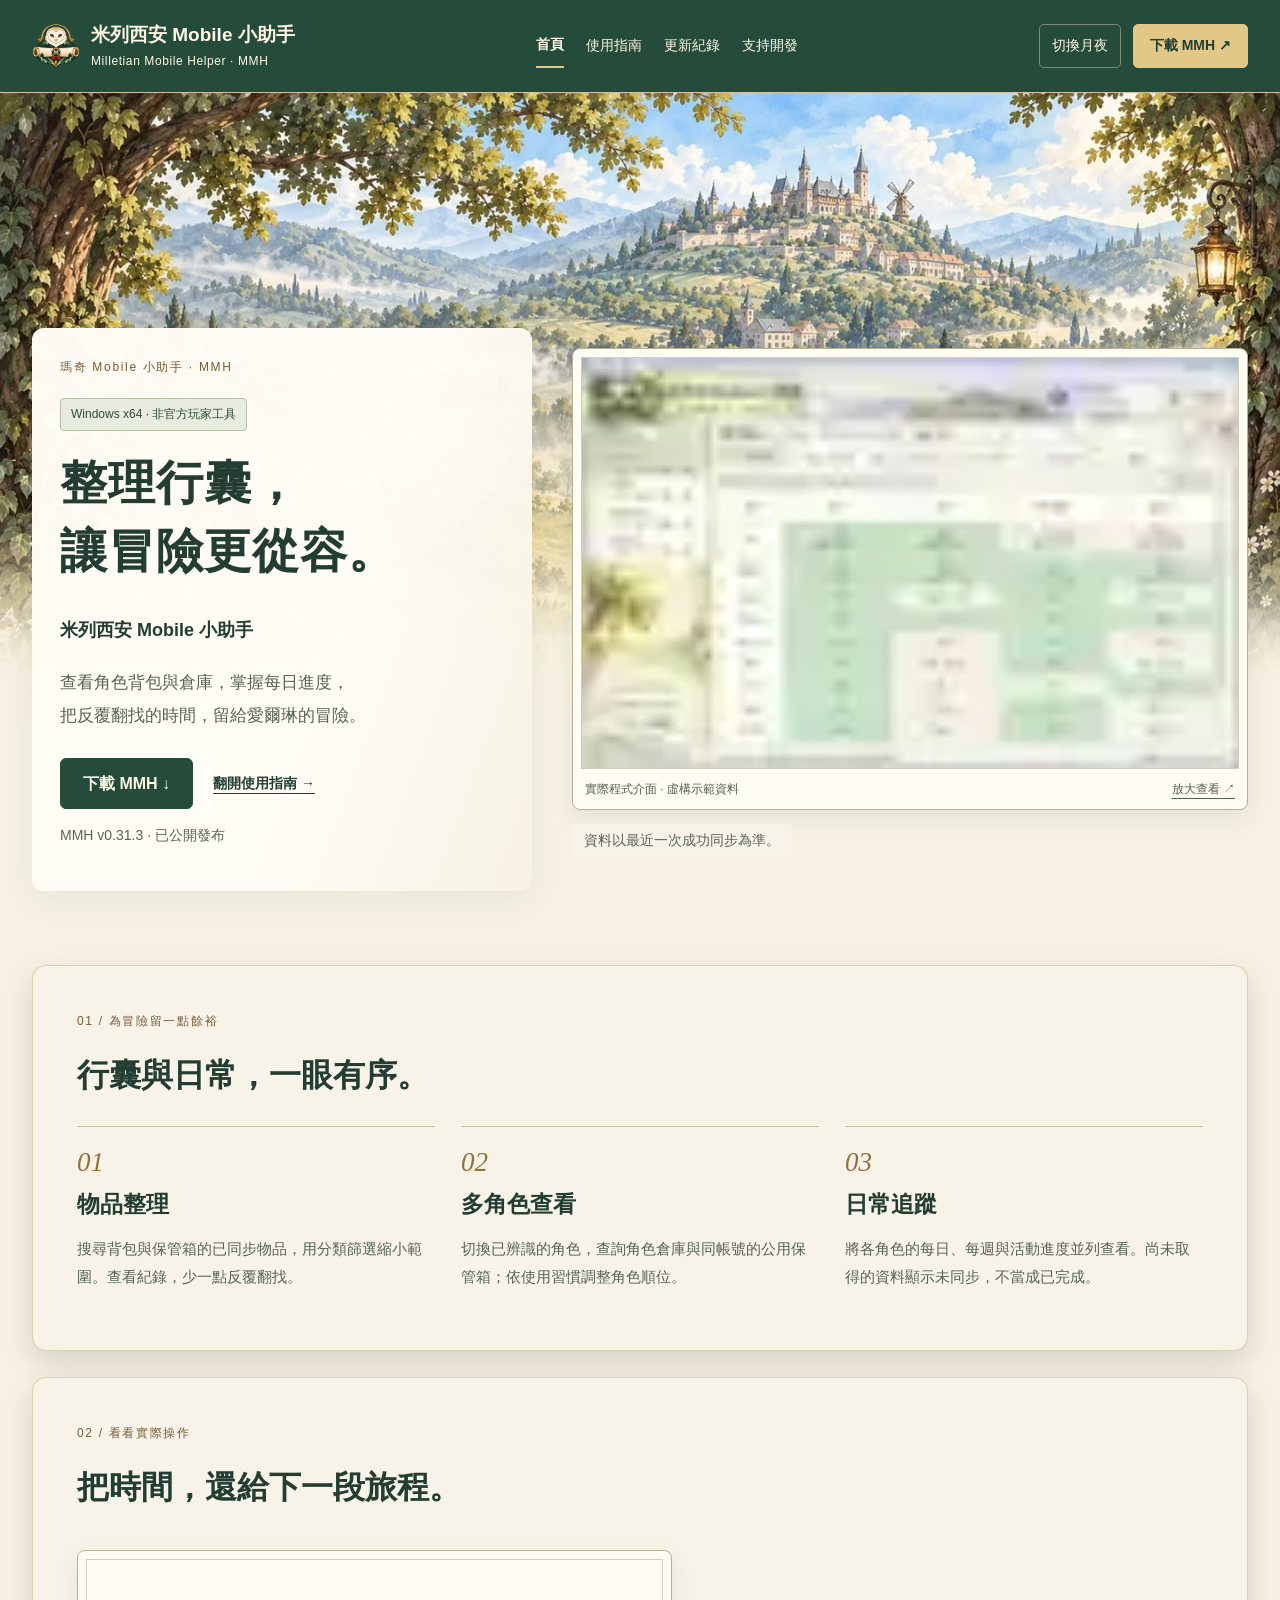
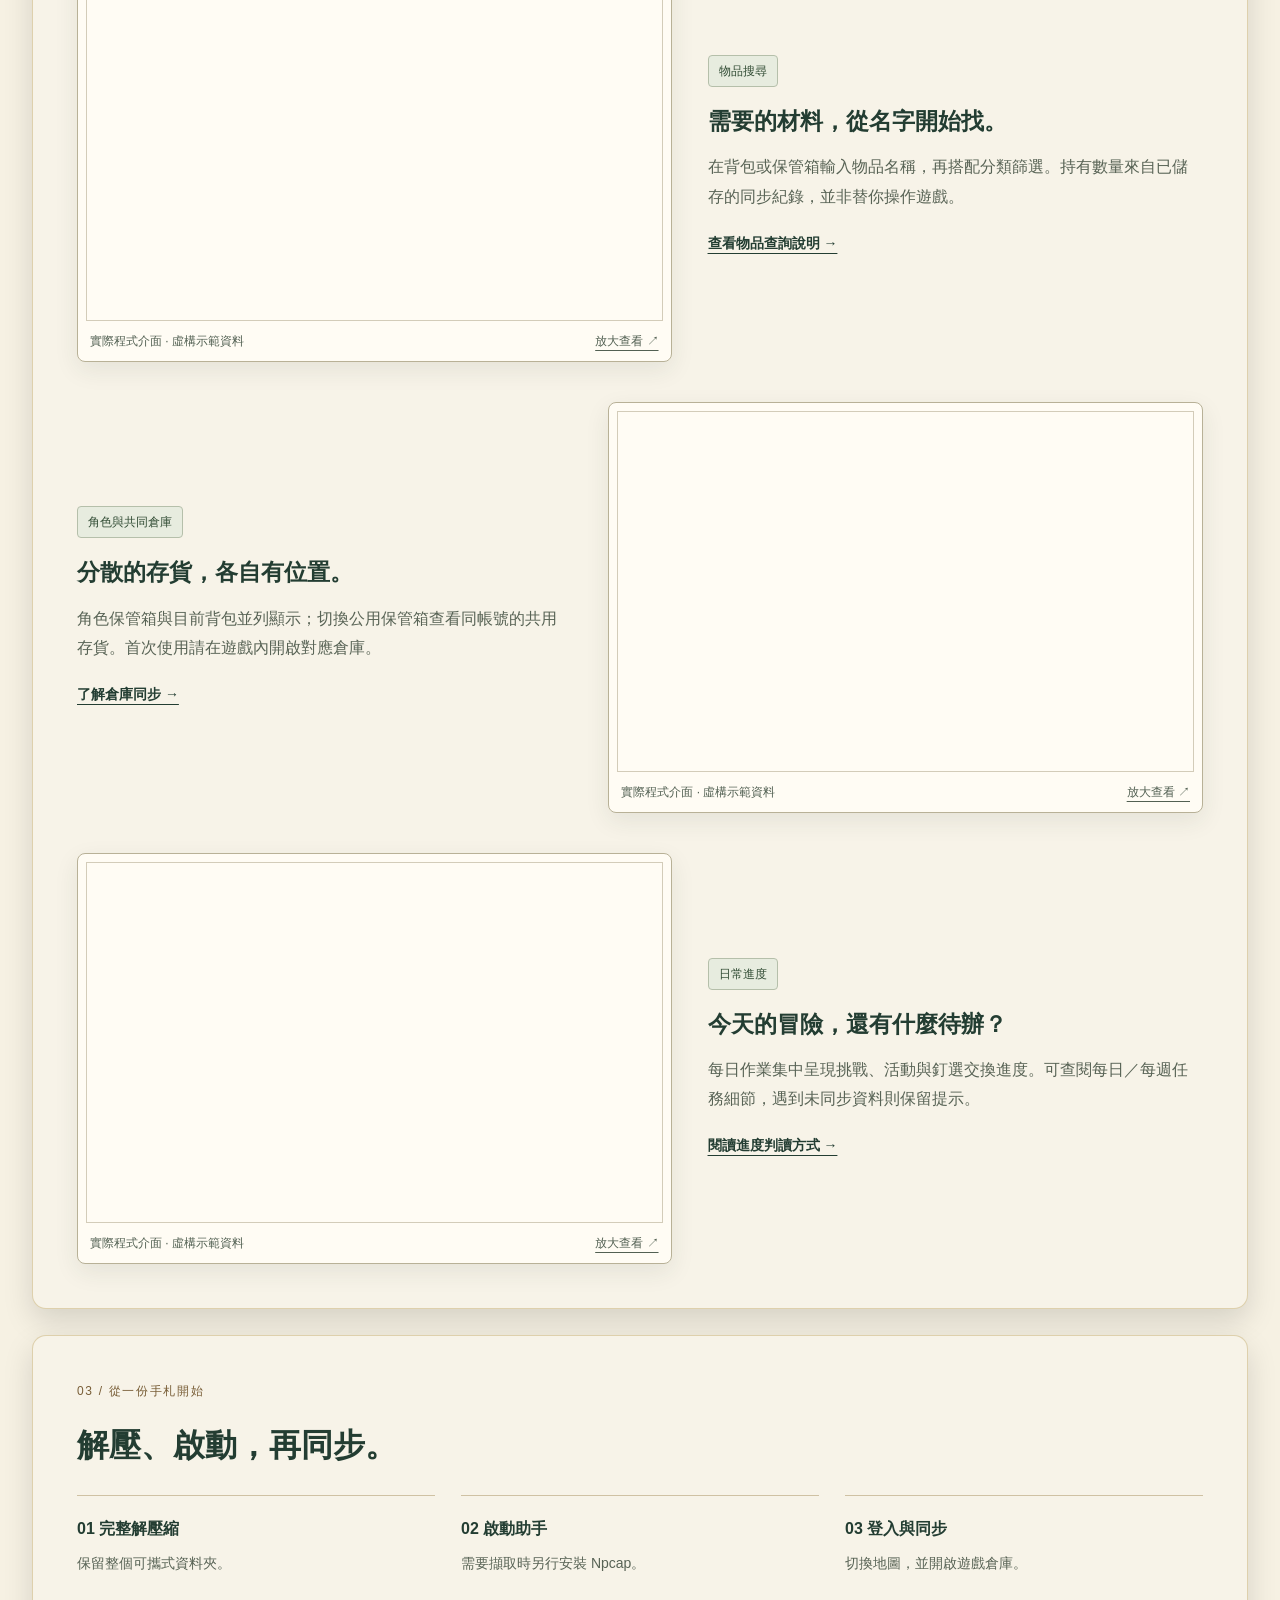
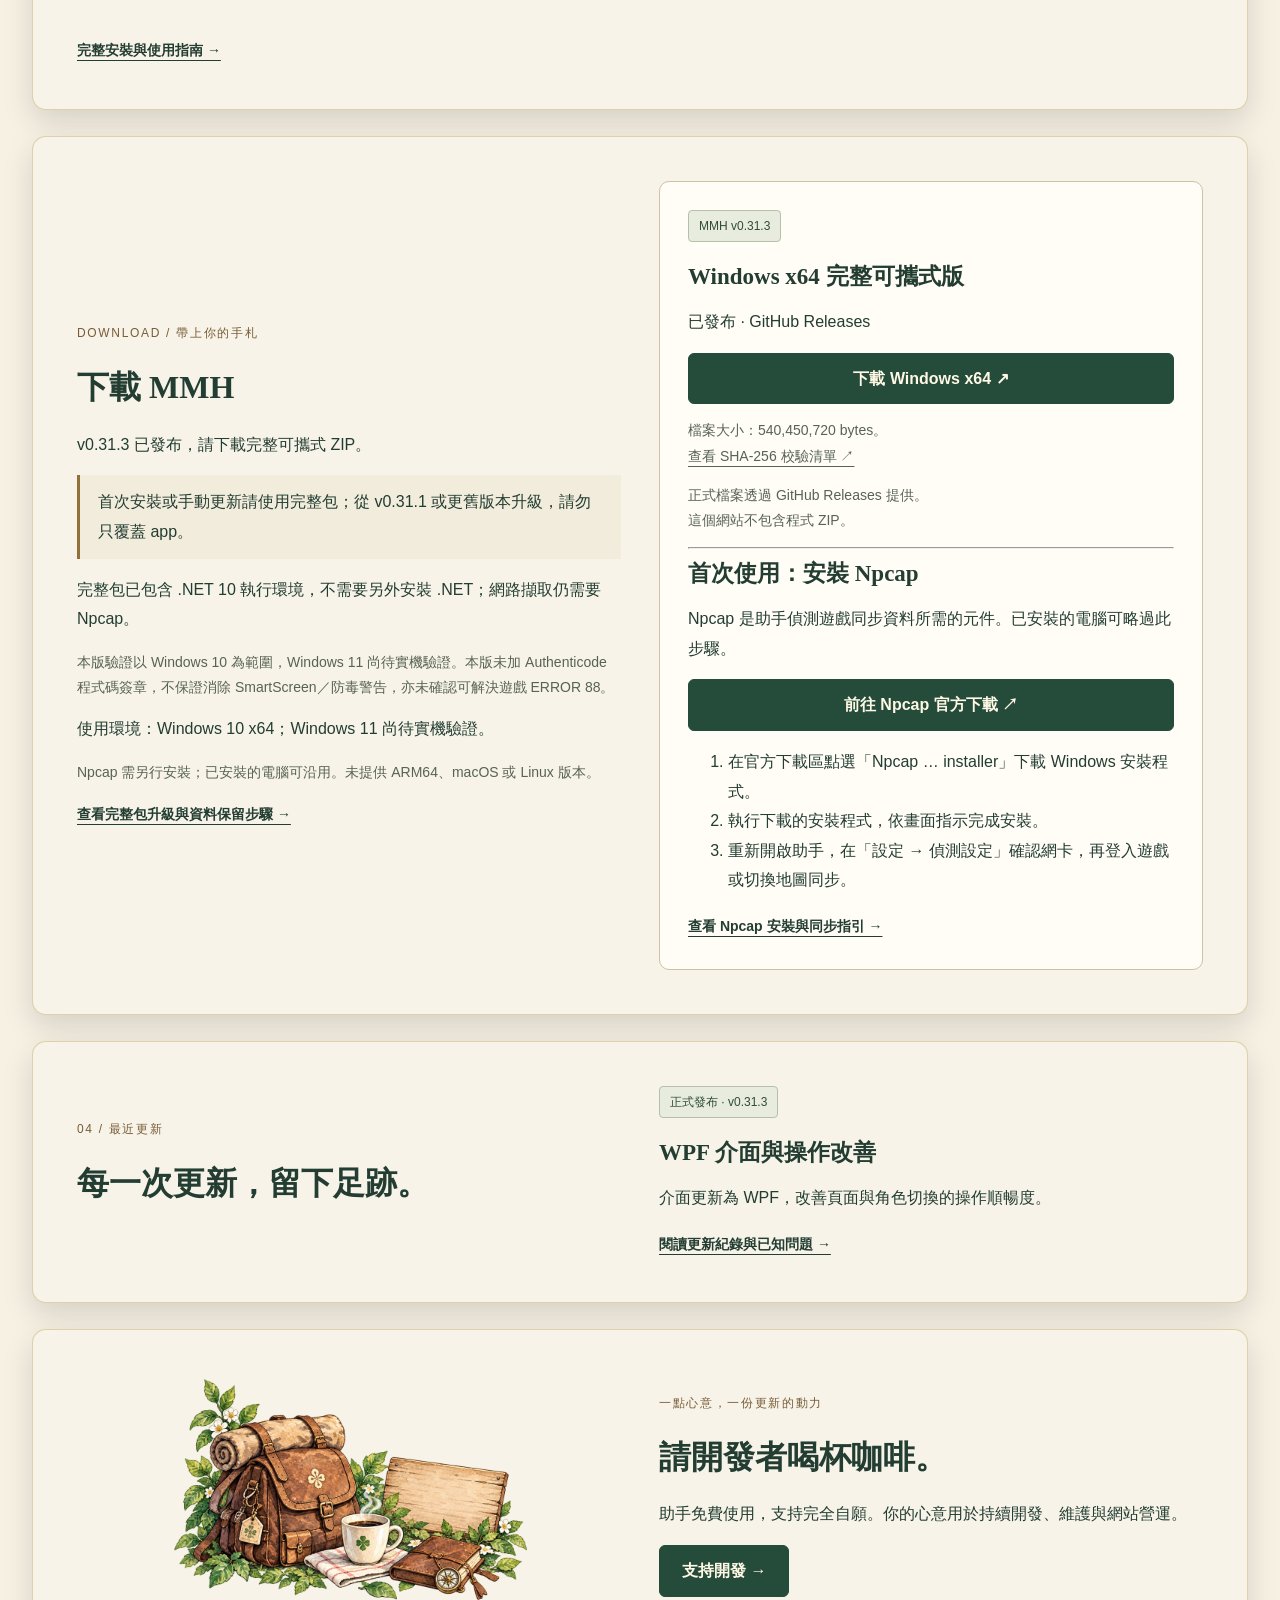
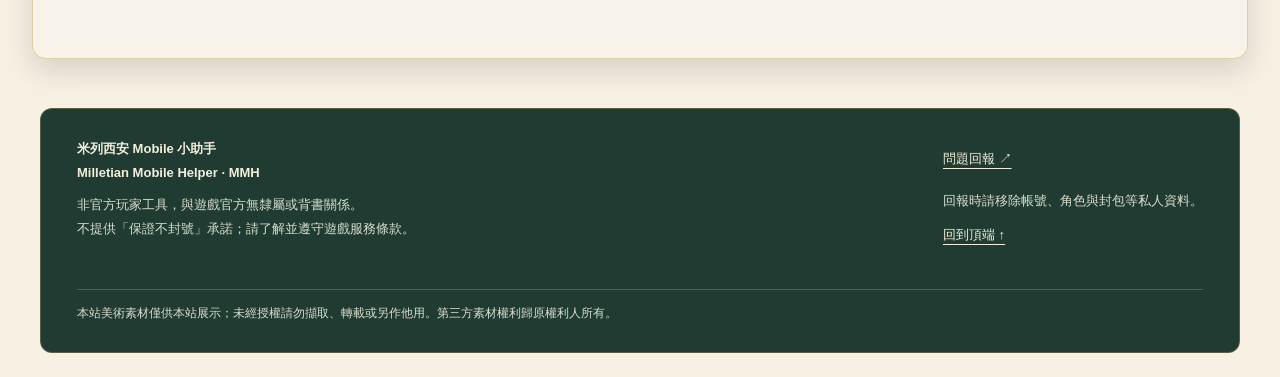
==== commit 197b9cb4: "Publish MMH v0.31.3 download and concise release notes" ====
--- a/public/index.html
+++ b/public/index.html
@@ -1,4 +1,4 @@
-<!doctype html><html lang="zh-Hant"><head><meta charset="utf-8"><meta name="viewport" content="width=device-width,initial-scale=1"><title>瑪奇 Mobile 小助手 MMH｜米列西安 Mobile 小助手</title><link rel="icon" href="./assets/mmh-logo.webp"><script>(()=>{const t=new URLSearchParams(location.search).get('theme')==='night'?'night':'day',w=innerWidth,s=w<=960?960:w<=1440?1440:w<=1920?1920:2560,l=document.createElement('link');l.rel='preload';l.as='image';l.type='image/avif';l.href='./assets/background/forest-panorama-'+t+'-'+s+'.avif';l.fetchPriority='high';document.head.append(l);})();</script><link rel="stylesheet" href="./style.css?v=images-4"><link rel="stylesheet" href="./header.css?v=images-4"><script defer src="./site-config.js?v=0.31.2"></script><script defer src="./site.js?v=images-4"></script><link rel="stylesheet" href="./panorama.css?v=images-4"><meta name="description" content="米列西安 Mobile 小助手（MMH／Milletian Mobile Helper）是瑪奇 Mobile 的非官方 Windows 玩家工具，可查詢角色背包與保管箱、以物易物材料並追蹤每日與每週進度。"><link rel="canonical" href="https://milletian-mobile-helper.pages.dev/"><meta property="og:type" content="website"><meta property="og:locale" content="zh_TW"><meta property="og:site_name" content="米列西安 Mobile 小助手 MMH"><meta property="og:title" content="瑪奇 Mobile 小助手 MMH｜米列西安 Mobile 小助手"><meta property="og:description" content="米列西安 Mobile 小助手（MMH／Milletian Mobile Helper）是瑪奇 Mobile 的非官方 Windows 玩家工具，可查詢角色背包與保管箱、以物易物材料並追蹤每日與每週進度。"><meta property="og:url" content="https://milletian-mobile-helper.pages.dev/"><meta name="google-site-verification" content="MxVFF35cMLVLo9OeP4p18InQbjYLYrgmqAMA0lI61hY"><script type="application/ld+json">{"@context":"https://schema.org","@type":"WebSite","@id":"https://milletian-mobile-helper.pages.dev/#website","url":"https://milletian-mobile-helper.pages.dev/","name":"米列西安 Mobile 小助手","alternateName":["MMH","瑪奇 MMH","瑪奇 Mobile 小助手","Milletian Mobile Helper"],"inLanguage":"zh-Hant","description":"米列西安 Mobile 小助手（MMH／Milletian Mobile Helper）是瑪奇 Mobile 的非官方 Windows 玩家工具，可查詢角色背包與保管箱、以物易物材料並追蹤每日與每週進度。"}</script></head><body data-theme="day"><script>document.body.dataset.theme=new URLSearchParams(location.search).get("theme")==="night"?"night":"day";</script><a class="skip-link" href="#main">跳至主要內容</a><header class="site-header"><a class="site-brand" href="./index.html"><img src="./assets/mmh-logo.webp" width="38" height="38" alt=""><span data-name>米列西安 Mobile 小助手</span><small>Milletian Mobile Helper · MMH</small></a><button id="nav-toggle" class="site-theme nav-toggle" aria-expanded="false" aria-controls="main-nav" type="button">選單 ☰</button><nav id="main-nav" class="site-nav" aria-label="主要導覽"><a href="./index.html">首頁</a><a href="./guide.html">使用指南</a><a href="./changelog.html">更新紀錄</a><a href="./support.html">支持開發</a></nav><div class="header-actions"><button id="theme-toggle" class="site-theme" type="button" aria-pressed="false">切換月夜</button><a class="site-download" href="./index.html#download">下載 MMH ↗</a></div></header><div class="panorama-stage"><div class="panorama-banner" aria-hidden="true"></div><main id="main" class="site-main"><section class="paper hero"><div><p class="eyebrow">瑪奇 Mobile 小助手 · MMH</p><span class="badge">Windows x64 · 非官方玩家工具</span><h1>整理行囊，<br>讓冒險更從容。</h1><p class="product-name" data-name>米列西安 Mobile 小助手</p><p class="lead">查看角色背包與倉庫，掌握每日進度，<br>把反覆翻找的時間，留給愛爾琳的冒險。</p><div class="actions"><a class="button" href="#download">下載 MMH ↓</a><a class="text-link" href="./guide.html">翻開使用指南 →</a></div><p class="fine">MMH v0.31.2 · 已公開發布</p></div><div><figure class="app-frame"><picture><source type="image/avif" srcset="./assets/demo/main-day-640.avif 640w, ./assets/demo/main-day.avif 1280w" sizes="(max-width: 650px) calc(100vw - 64px), (max-width: 960px) calc(100vw - 64px), 760px"><img src="./assets/demo/main-day.webp" srcset="./assets/demo/main-day-640.webp 640w, ./assets/demo/main-day.webp 1280w" sizes="(max-width: 650px) calc(100vw - 64px), (max-width: 960px) calc(100vw - 64px), 760px" fetchpriority="high" loading="eager" data-day="./assets/demo/main-day.webp" data-night="./assets/demo/main-night.webp" alt="晨光模式的 MMH 主介面，展示虛構角色與日常作業" width="1280" height="800" decoding="async" data-demo="true"></picture><figcaption>實際程式介面 · 虛構示範資料 <a href="./assets/demo/main-day.webp" target="_blank" rel="noopener">放大查看 ↗</a></figcaption></figure><p class="fine">資料以最近一次成功同步為準。</p></div></section>+<!doctype html><html lang="zh-Hant"><head><meta charset="utf-8"><meta name="viewport" content="width=device-width,initial-scale=1"><title>瑪奇 Mobile 小助手 MMH｜米列西安 Mobile 小助手</title><link rel="icon" href="./assets/mmh-logo.webp"><script>(()=>{const t=new URLSearchParams(location.search).get('theme')==='night'?'night':'day',w=innerWidth,s=w<=960?960:w<=1440?1440:w<=1920?1920:2560,l=document.createElement('link');l.rel='preload';l.as='image';l.type='image/avif';l.href='./assets/background/forest-panorama-'+t+'-'+s+'.avif';l.fetchPriority='high';document.head.append(l);})();</script><link rel="stylesheet" href="./style.css?v=images-4"><link rel="stylesheet" href="./header.css?v=images-4"><script defer src="./site-config.js?v=0.31.3"></script><script defer src="./site.js?v=images-4"></script><link rel="stylesheet" href="./panorama.css?v=images-4"><meta name="description" content="米列西安 Mobile 小助手（MMH／Milletian Mobile Helper）是瑪奇 Mobile 的非官方 Windows 玩家工具，可查詢角色背包與保管箱、以物易物材料並追蹤每日與每週進度。"><link rel="canonical" href="https://milletian-mobile-helper.pages.dev/"><meta property="og:type" content="website"><meta property="og:locale" content="zh_TW"><meta property="og:site_name" content="米列西安 Mobile 小助手 MMH"><meta property="og:title" content="瑪奇 Mobile 小助手 MMH｜米列西安 Mobile 小助手"><meta property="og:description" content="米列西安 Mobile 小助手（MMH／Milletian Mobile Helper）是瑪奇 Mobile 的非官方 Windows 玩家工具，可查詢角色背包與保管箱、以物易物材料並追蹤每日與每週進度。"><meta property="og:url" content="https://milletian-mobile-helper.pages.dev/"><meta name="google-site-verification" content="MxVFF35cMLVLo9OeP4p18InQbjYLYrgmqAMA0lI61hY"><script type="application/ld+json">{"@context":"https://schema.org","@type":"WebSite","@id":"https://milletian-mobile-helper.pages.dev/#website","url":"https://milletian-mobile-helper.pages.dev/","name":"米列西安 Mobile 小助手","alternateName":["MMH","瑪奇 MMH","瑪奇 Mobile 小助手","Milletian Mobile Helper"],"inLanguage":"zh-Hant","description":"米列西安 Mobile 小助手（MMH／Milletian Mobile Helper）是瑪奇 Mobile 的非官方 Windows 玩家工具，可查詢角色背包與保管箱、以物易物材料並追蹤每日與每週進度。"}</script></head><body data-theme="day"><script>document.body.dataset.theme=new URLSearchParams(location.search).get("theme")==="night"?"night":"day";</script><a class="skip-link" href="#main">跳至主要內容</a><header class="site-header"><a class="site-brand" href="./index.html"><img src="./assets/mmh-logo.webp" width="38" height="38" alt=""><span data-name>米列西安 Mobile 小助手</span><small>Milletian Mobile Helper · MMH</small></a><button id="nav-toggle" class="site-theme nav-toggle" aria-expanded="false" aria-controls="main-nav" type="button">選單 ☰</button><nav id="main-nav" class="site-nav" aria-label="主要導覽"><a href="./index.html">首頁</a><a href="./guide.html">使用指南</a><a href="./changelog.html">更新紀錄</a><a href="./support.html">支持開發</a></nav><div class="header-actions"><button id="theme-toggle" class="site-theme" type="button" aria-pressed="false">切換月夜</button><a class="site-download" href="./index.html#download">下載 MMH ↗</a></div></header><div class="panorama-stage"><div class="panorama-banner" aria-hidden="true"></div><main id="main" class="site-main"><section class="paper hero"><div><p class="eyebrow">瑪奇 Mobile 小助手 · MMH</p><span class="badge">Windows x64 · 非官方玩家工具</span><h1>整理行囊，<br>讓冒險更從容。</h1><p class="product-name" data-name>米列西安 Mobile 小助手</p><p class="lead">查看角色背包與倉庫，掌握每日進度，<br>把反覆翻找的時間，留給愛爾琳的冒險。</p><div class="actions"><a class="button" href="#download">下載 MMH ↓</a><a class="text-link" href="./guide.html">翻開使用指南 →</a></div><p class="fine">MMH v0.31.3 · 已公開發布</p></div><div><figure class="app-frame"><picture><source type="image/avif" srcset="./assets/demo/main-day-640.avif 640w, ./assets/demo/main-day.avif 1280w" sizes="(max-width: 650px) calc(100vw - 64px), (max-width: 960px) calc(100vw - 64px), 760px"><img src="./assets/demo/main-day.webp" srcset="./assets/demo/main-day-640.webp 640w, ./assets/demo/main-day.webp 1280w" sizes="(max-width: 650px) calc(100vw - 64px), (max-width: 960px) calc(100vw - 64px), 760px" fetchpriority="high" loading="eager" data-day="./assets/demo/main-day.webp" data-night="./assets/demo/main-night.webp" alt="晨光模式的 MMH 主介面，展示虛構角色與日常作業" width="1280" height="800" decoding="async" data-demo="true"></picture><figcaption>實際程式介面 · 虛構示範資料 <a href="./assets/demo/main-day.webp" target="_blank" rel="noopener">放大查看 ↗</a></figcaption></figure><p class="fine">資料以最近一次成功同步為準。</p></div></section> 
 <section class="paper section"><p class="eyebrow">01 / 為冒險留一點餘裕</p><h2>行囊與日常，一眼有序。</h2><div class="feature-grid"><article><span class="feature-number">01</span><h3>物品整理</h3><p>搜尋背包與保管箱的已同步物品，用分類篩選縮小範圍。查看紀錄，少一點反覆翻找。</p></article><article><span class="feature-number">02</span><h3>多角色查看</h3><p>切換已辨識的角色，查詢角色倉庫與同帳號的公用保管箱；依使用習慣調整角色順位。</p></article><article><span class="feature-number">03</span><h3>日常追蹤</h3><p>將各角色的每日、每週與活動進度並列查看。尚未取得的資料顯示未同步，不當成已完成。</p></article></div></section> 
@@ -6,8 +6,8 @@
 
 <section class="paper section"><p class="eyebrow">03 / 從一份手札開始</p><h2>解壓、啟動，再同步。</h2><ol class="steps"><li><strong>01 完整解壓縮</strong><p>保留整個可攜式資料夾。</p></li><li><strong>02 啟動助手</strong><p>需要擷取時另行安裝 Npcap。</p></li><li><strong>03 登入與同步</strong><p>切換地圖，並開啟遊戲倉庫。</p></li></ol><a class="text-link" href="./guide.html">完整安裝與使用指南 →</a></section> 
-<section id="download" class="paper section download"><div><p class="eyebrow">DOWNLOAD / 帶上你的手札</p><h2>下載 MMH</h2><p id="publication-state">v0.31.2 已發布，請下載完整可攜式 ZIP。</p><p class="notice">從 v0.31.1 或更舊版本升級，本次請重新下載完整包，勿只覆蓋 app。</p><p>完整包已包含 .NET 10 執行環境，不需要另外安裝 .NET；網路擷取仍需要 Npcap。</p><p class="fine">已完成本批 Win11 啟動、資料保留與更新恢復的限定範圍驗證；不代表所有 DPI、視窗操作及遊戲情境均已驗證。本版未加 Authenticode 程式碼簽章，不保證消除 SmartScreen／防毒警告，亦未確認可解決遊戲 ERROR 88。</p><p>支援目標：Windows 10／11 · x64</p><p class="fine">Npcap 需另行安裝；已安裝的電腦可沿用。未提供 ARM64、macOS 或 Linux 版本。</p><a class="text-link" href="./guide.html#v0312-guide">查看完整包升級與資料保留步驟 →</a></div><div class="download-card"><span class="badge" data-version>MMH v0.31.2</span><h3>Windows x64 完整可攜式版</h3><p id="release-state">已發布 · GitHub Releases</p><a id="download-button" class="button" href="https://github.com/Nigeeeee/mabi-assistant-website/releases/download/v0.31.2/MMH-0.31.2-portable-win-x64.zip">下載 Windows x64 完整包 ↗</a><p class="fine">檔案大小：514,813,673 bytes。<br><a href="https://github.com/Nigeeeee/mabi-assistant-website/releases/download/v0.31.2/SHA256SUMS.txt" target="_blank" rel="noopener noreferrer">查看 SHA-256 校驗清單 ↗</a></p><p class="fine">正式檔案透過 GitHub Releases 提供。<br>這個網站不包含程式 ZIP。</p><hr><h3>首次使用：安裝 Npcap</h3><p>Npcap 是助手偵測遊戲同步資料所需的元件。已安裝的電腦可略過此步驟。</p><a id="npcap-download-button" class="button" href="https://npcap.com/#download" target="_blank" rel="noopener noreferrer">前往 Npcap 官方下載 ↗</a><ol><li>在官方下載區點選「Npcap … installer」下載 Windows 安裝程式。</li><li>執行下載的安裝程式，依畫面指示完成安裝。</li><li>重新開啟助手，在「設定 → 偵測設定」確認網卡，再登入遊戲或切換地圖同步。</li></ol><a class="text-link" href="./guide.html#npcap">查看 Npcap 安裝與同步指引 →</a></div></section>+<section id="download" class="paper section download"><div><p class="eyebrow">DOWNLOAD / 帶上你的手札</p><h2>下載 MMH</h2><p id="publication-state">v0.31.3 已發布，請下載完整可攜式 ZIP。</p><p class="notice">首次安裝或手動更新請使用完整包；從 v0.31.1 或更舊版本升級，請勿只覆蓋 app。</p><p>完整包已包含 .NET 10 執行環境，不需要另外安裝 .NET；網路擷取仍需要 Npcap。</p><p class="fine">本版驗證以 Windows 10 為範圍，Windows 11 尚待實機驗證。本版未加 Authenticode 程式碼簽章，不保證消除 SmartScreen／防毒警告，亦未確認可解決遊戲 ERROR 88。</p><p>使用環境：Windows 10 x64；Windows 11 尚待實機驗證。</p><p class="fine">Npcap 需另行安裝；已安裝的電腦可沿用。未提供 ARM64、macOS 或 Linux 版本。</p><a class="text-link" href="./guide.html#v0313-guide">查看完整包升級與資料保留步驟 →</a></div><div class="download-card"><span class="badge" data-version>MMH v0.31.3</span><h3>Windows x64 完整可攜式版</h3><p id="release-state">已發布 · GitHub Releases</p><a id="download-button" class="button" href="https://github.com/Nigeeeee/mabi-assistant-website/releases/download/v0.31.3/MMH-0.31.3-portable-win-x64.zip">下載 Windows x64 完整包 ↗</a><p class="fine">檔案大小：540,450,720 bytes。<br><a href="https://github.com/Nigeeeee/mabi-assistant-website/releases/download/v0.31.3/SHA256SUMS.txt" target="_blank" rel="noopener noreferrer">查看 SHA-256 校驗清單 ↗</a></p><p class="fine">正式檔案透過 GitHub Releases 提供。<br>這個網站不包含程式 ZIP。</p><hr><h3>首次使用：安裝 Npcap</h3><p>Npcap 是助手偵測遊戲同步資料所需的元件。已安裝的電腦可略過此步驟。</p><a id="npcap-download-button" class="button" href="https://npcap.com/#download" target="_blank" rel="noopener noreferrer">前往 Npcap 官方下載 ↗</a><ol><li>在官方下載區點選「Npcap … installer」下載 Windows 安裝程式。</li><li>執行下載的安裝程式，依畫面指示完成安裝。</li><li>重新開啟助手，在「設定 → 偵測設定」確認網卡，再登入遊戲或切換地圖同步。</li></ol><a class="text-link" href="./guide.html#npcap">查看 Npcap 安裝與同步指引 →</a></div></section> 
-<section class="paper section split"><div><p class="eyebrow">04 / 最近更新</p><h2>每一次更新，留下足跡。</h2></div><div><span class="badge">正式發布 · v0.31.2</span><h3>完整包手動更新與擷取調整</h3><p>本次啟動與更新元件一併更新；舊版請重新下載完整包，關閉助手後保留原 userdata，再由新版根目錄啟動。</p><a class="text-link" href="./changelog.html">閱讀更新紀錄與已知問題 →</a></div></section>+<section class="paper section split"><div><p class="eyebrow">04 / 最近更新</p><h2>每一次更新，留下足跡。</h2></div><div><span class="badge">正式發布 · v0.31.3</span><h3>WPF 介面與操作改善</h3><p>介面更新為 WPF，改善頁面與角色切換的操作順暢度。</p><a class="text-link" href="./changelog.html#v0313">閱讀更新紀錄與已知問題 →</a></div></section> 
 <section class="paper section split support-callout"><img src="./assets/illustration/backpack-coffee-960.webp" alt="背包、咖啡與冒險手札" width="960" height="640" loading="eager"><div><p class="eyebrow">一點心意，一份更新的動力</p><h2>請開發者喝杯咖啡。</h2><p>助手免費使用，支持完全自願。你的心意用於持續開發、維護與網站營運。</p><a class="button" href="./support.html">支持開發 →</a></div></section></main></div><footer class="site-footer"><div><strong>米列西安 Mobile 小助手<br>Milletian Mobile Helper · MMH</strong><p>非官方玩家工具，與遊戲官方無隸屬或背書關係。<br>不提供「保證不封號」承諾；請了解並遵守遊戲服務條款。</p></div><div><a href="https://docs.google.com/forms/d/e/1FAIpQLSdy3JnQHfozgH4UQlqPFsle0JWGgFHOoAPn9gtk_z-49ekaRQ/viewform?usp=header" target="_blank" rel="noopener noreferrer">問題回報 ↗</a><p>回報時請移除帳號、角色與封包等私人資料。</p><a href="#main">回到頂端 ↑</a></div><p class="art-usage">本站美術素材僅供本站展示；未經授權請勿擷取、轉載或另作他用。第三方素材權利歸原權利人所有。</p></footer></body></html>
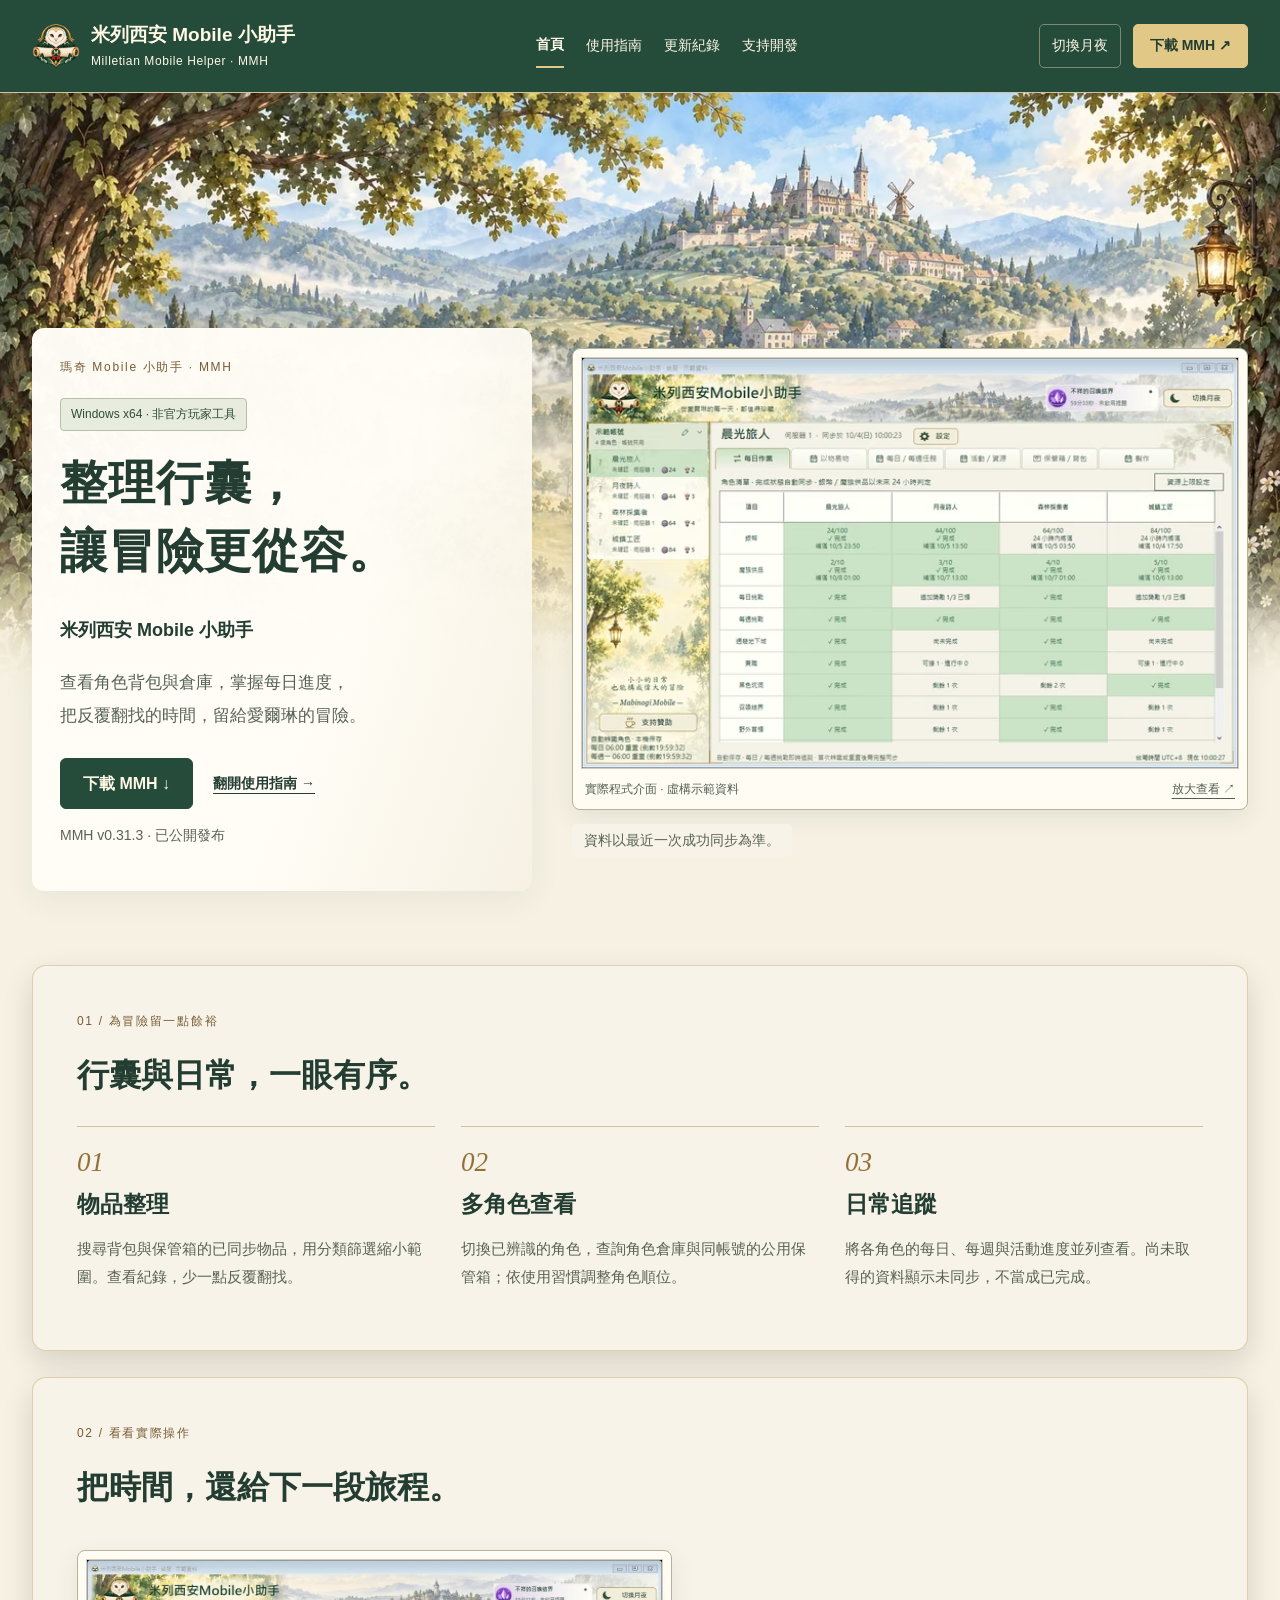
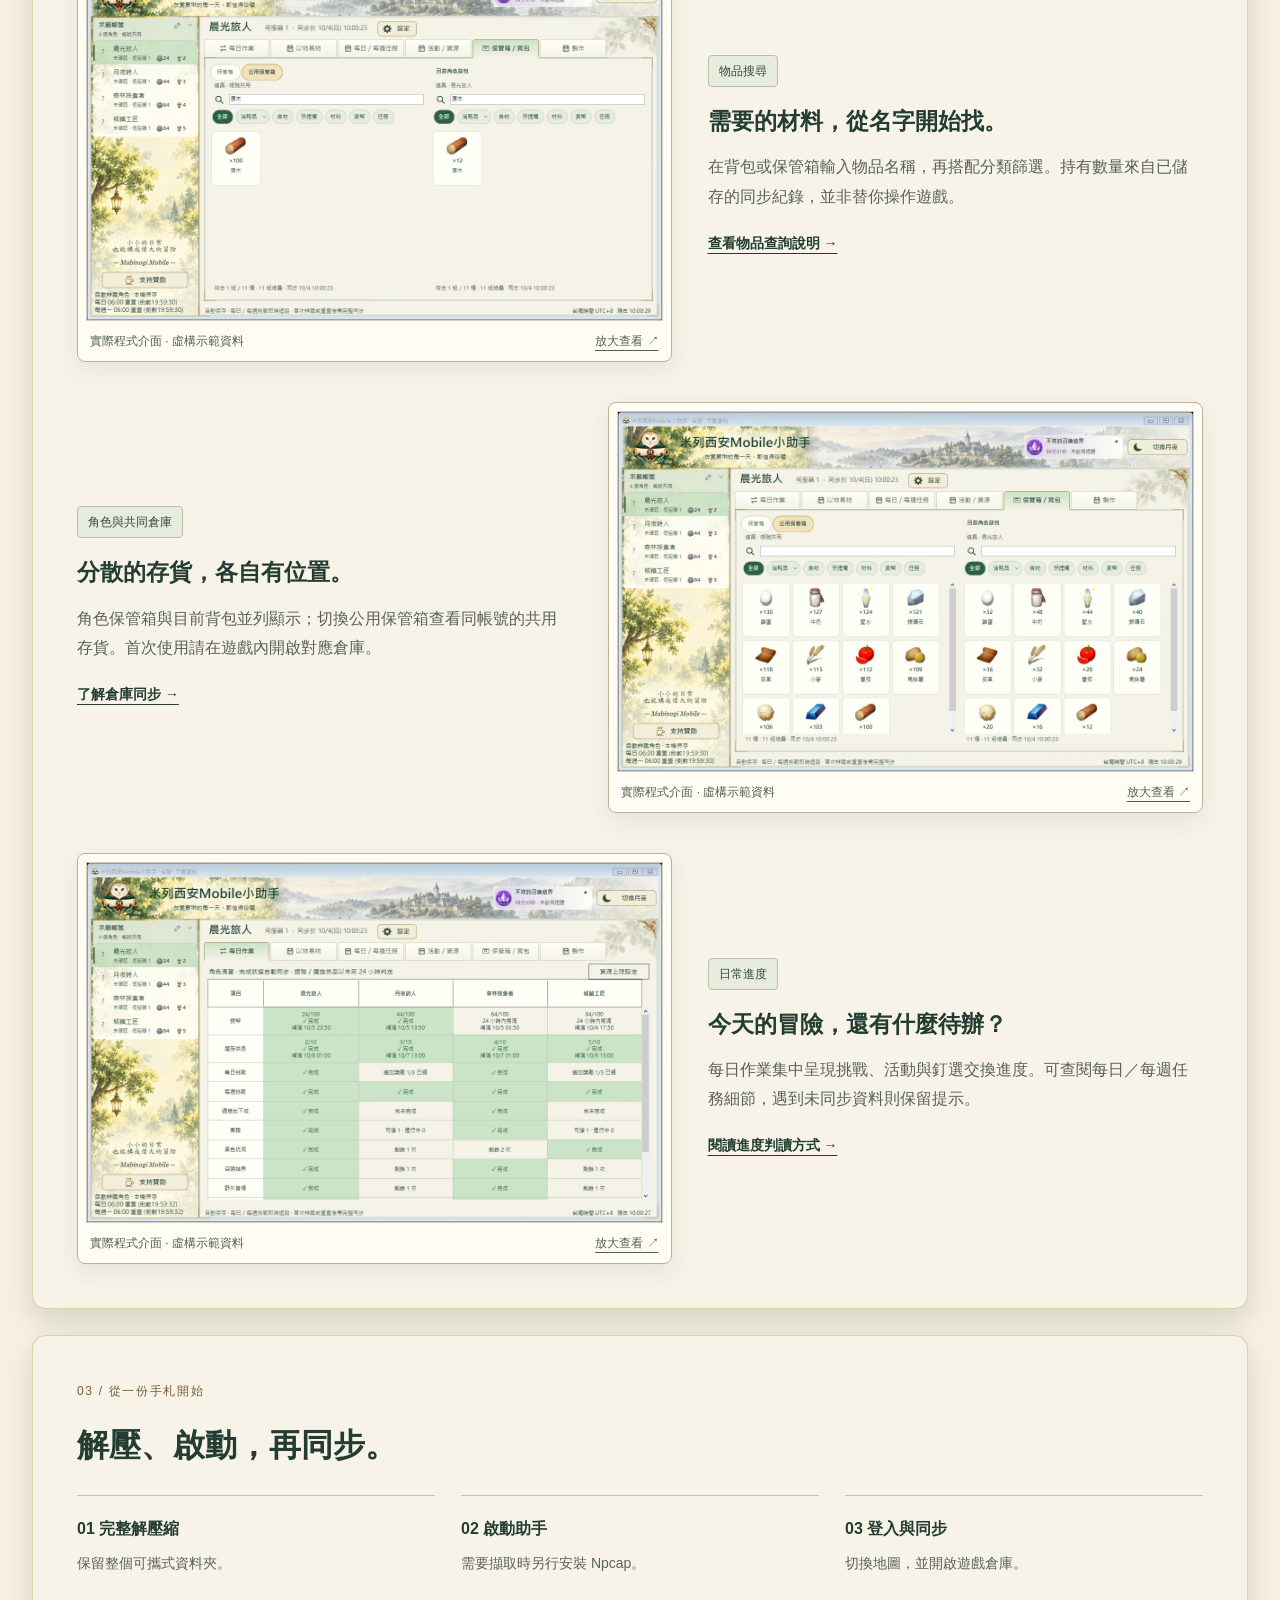
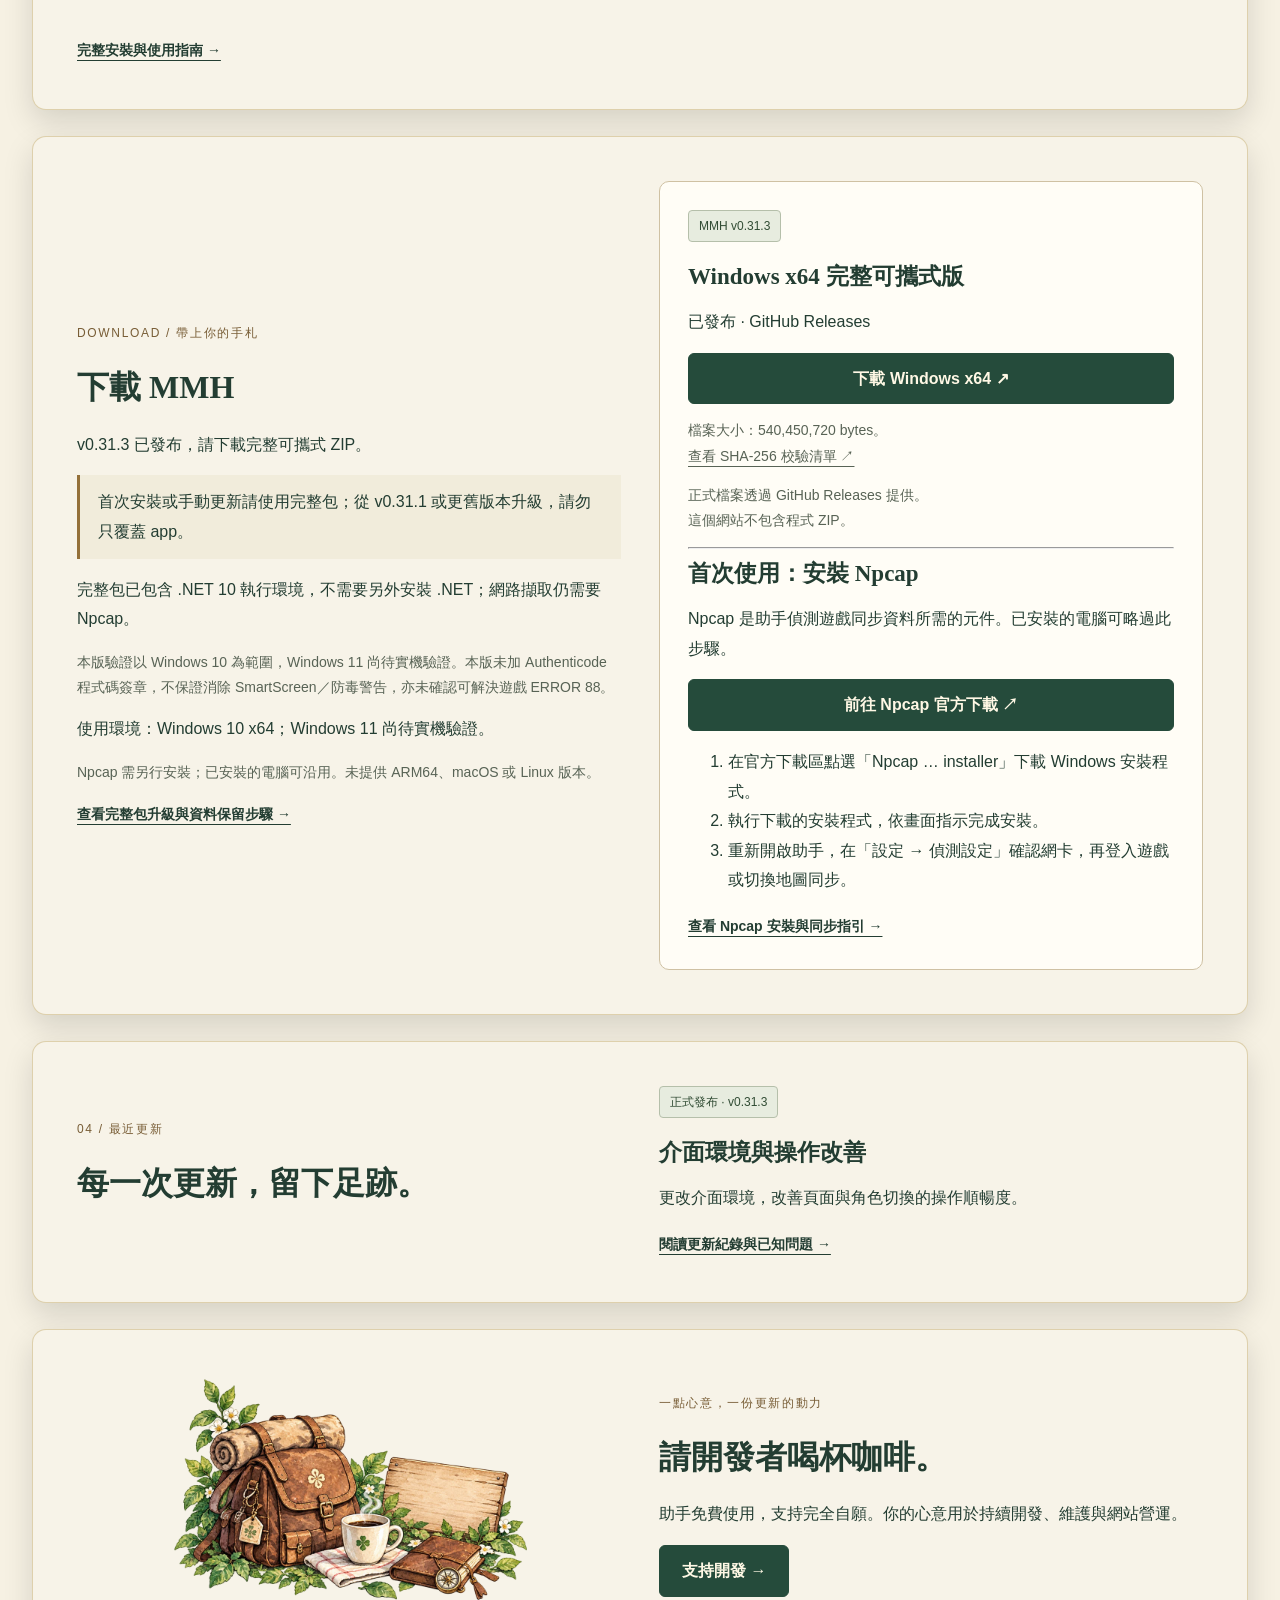
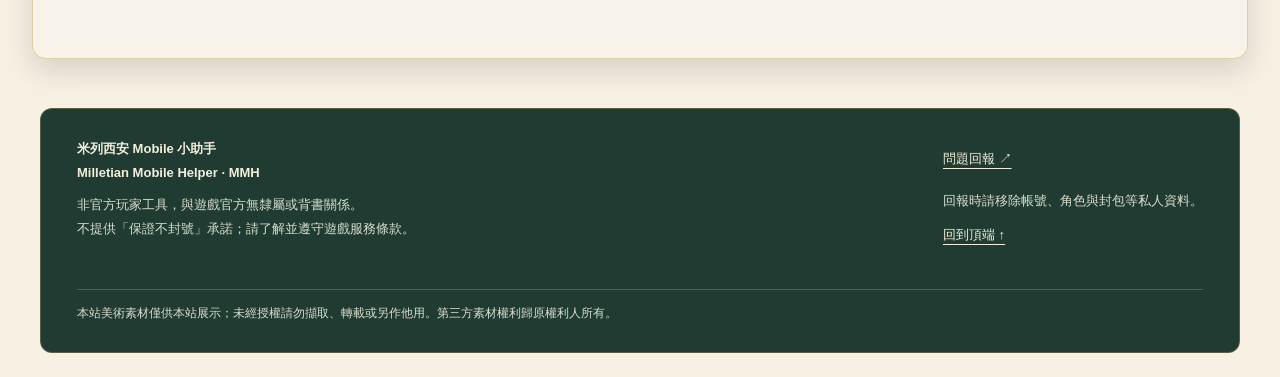
==== commit ea1c0ff0: "Simplify MMH 0.31.3 public interface wording" ====
--- a/public/index.html
+++ b/public/index.html
@@ -8,6 +8,6 @@
 
 <section id="download" class="paper section download"><div><p class="eyebrow">DOWNLOAD / 帶上你的手札</p><h2>下載 MMH</h2><p id="publication-state">v0.31.3 已發布，請下載完整可攜式 ZIP。</p><p class="notice">首次安裝或手動更新請使用完整包；從 v0.31.1 或更舊版本升級，請勿只覆蓋 app。</p><p>完整包已包含 .NET 10 執行環境，不需要另外安裝 .NET；網路擷取仍需要 Npcap。</p><p class="fine">本版驗證以 Windows 10 為範圍，Windows 11 尚待實機驗證。本版未加 Authenticode 程式碼簽章，不保證消除 SmartScreen／防毒警告，亦未確認可解決遊戲 ERROR 88。</p><p>使用環境：Windows 10 x64；Windows 11 尚待實機驗證。</p><p class="fine">Npcap 需另行安裝；已安裝的電腦可沿用。未提供 ARM64、macOS 或 Linux 版本。</p><a class="text-link" href="./guide.html#v0313-guide">查看完整包升級與資料保留步驟 →</a></div><div class="download-card"><span class="badge" data-version>MMH v0.31.3</span><h3>Windows x64 完整可攜式版</h3><p id="release-state">已發布 · GitHub Releases</p><a id="download-button" class="button" href="https://github.com/Nigeeeee/mabi-assistant-website/releases/download/v0.31.3/MMH-0.31.3-portable-win-x64.zip">下載 Windows x64 完整包 ↗</a><p class="fine">檔案大小：540,450,720 bytes。<br><a href="https://github.com/Nigeeeee/mabi-assistant-website/releases/download/v0.31.3/SHA256SUMS.txt" target="_blank" rel="noopener noreferrer">查看 SHA-256 校驗清單 ↗</a></p><p class="fine">正式檔案透過 GitHub Releases 提供。<br>這個網站不包含程式 ZIP。</p><hr><h3>首次使用：安裝 Npcap</h3><p>Npcap 是助手偵測遊戲同步資料所需的元件。已安裝的電腦可略過此步驟。</p><a id="npcap-download-button" class="button" href="https://npcap.com/#download" target="_blank" rel="noopener noreferrer">前往 Npcap 官方下載 ↗</a><ol><li>在官方下載區點選「Npcap … installer」下載 Windows 安裝程式。</li><li>執行下載的安裝程式，依畫面指示完成安裝。</li><li>重新開啟助手，在「設定 → 偵測設定」確認網卡，再登入遊戲或切換地圖同步。</li></ol><a class="text-link" href="./guide.html#npcap">查看 Npcap 安裝與同步指引 →</a></div></section> 
-<section class="paper section split"><div><p class="eyebrow">04 / 最近更新</p><h2>每一次更新，留下足跡。</h2></div><div><span class="badge">正式發布 · v0.31.3</span><h3>WPF 介面與操作改善</h3><p>介面更新為 WPF，改善頁面與角色切換的操作順暢度。</p><a class="text-link" href="./changelog.html#v0313">閱讀更新紀錄與已知問題 →</a></div></section>+<section class="paper section split"><div><p class="eyebrow">04 / 最近更新</p><h2>每一次更新，留下足跡。</h2></div><div><span class="badge">正式發布 · v0.31.3</span><h3>介面環境與操作改善</h3><p>更改介面環境，改善頁面與角色切換的操作順暢度。</p><a class="text-link" href="./changelog.html#v0313">閱讀更新紀錄與已知問題 →</a></div></section> 
 <section class="paper section split support-callout"><img src="./assets/illustration/backpack-coffee-960.webp" alt="背包、咖啡與冒險手札" width="960" height="640" loading="eager"><div><p class="eyebrow">一點心意，一份更新的動力</p><h2>請開發者喝杯咖啡。</h2><p>助手免費使用，支持完全自願。你的心意用於持續開發、維護與網站營運。</p><a class="button" href="./support.html">支持開發 →</a></div></section></main></div><footer class="site-footer"><div><strong>米列西安 Mobile 小助手<br>Milletian Mobile Helper · MMH</strong><p>非官方玩家工具，與遊戲官方無隸屬或背書關係。<br>不提供「保證不封號」承諾；請了解並遵守遊戲服務條款。</p></div><div><a href="https://docs.google.com/forms/d/e/1FAIpQLSdy3JnQHfozgH4UQlqPFsle0JWGgFHOoAPn9gtk_z-49ekaRQ/viewform?usp=header" target="_blank" rel="noopener noreferrer">問題回報 ↗</a><p>回報時請移除帳號、角色與封包等私人資料。</p><a href="#main">回到頂端 ↑</a></div><p class="art-usage">本站美術素材僅供本站展示；未經授權請勿擷取、轉載或另作他用。第三方素材權利歸原權利人所有。</p></footer></body></html>
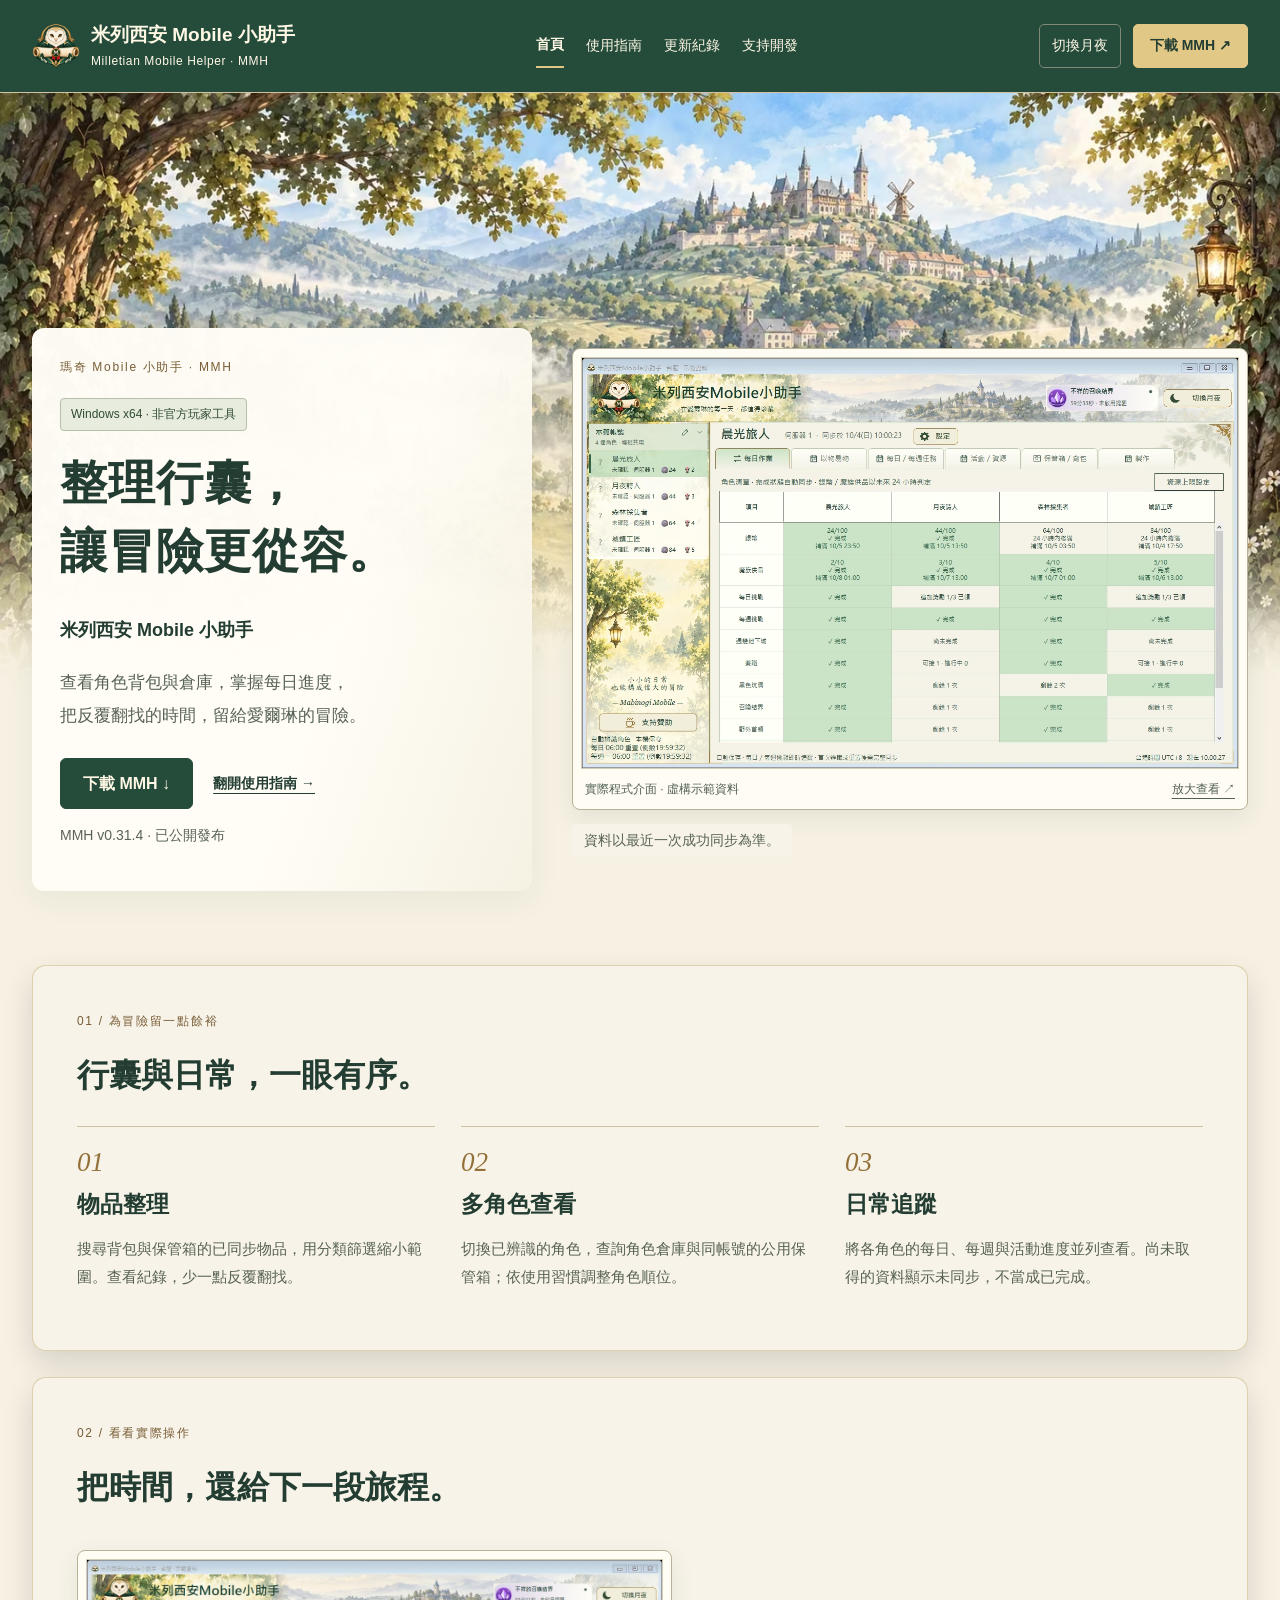
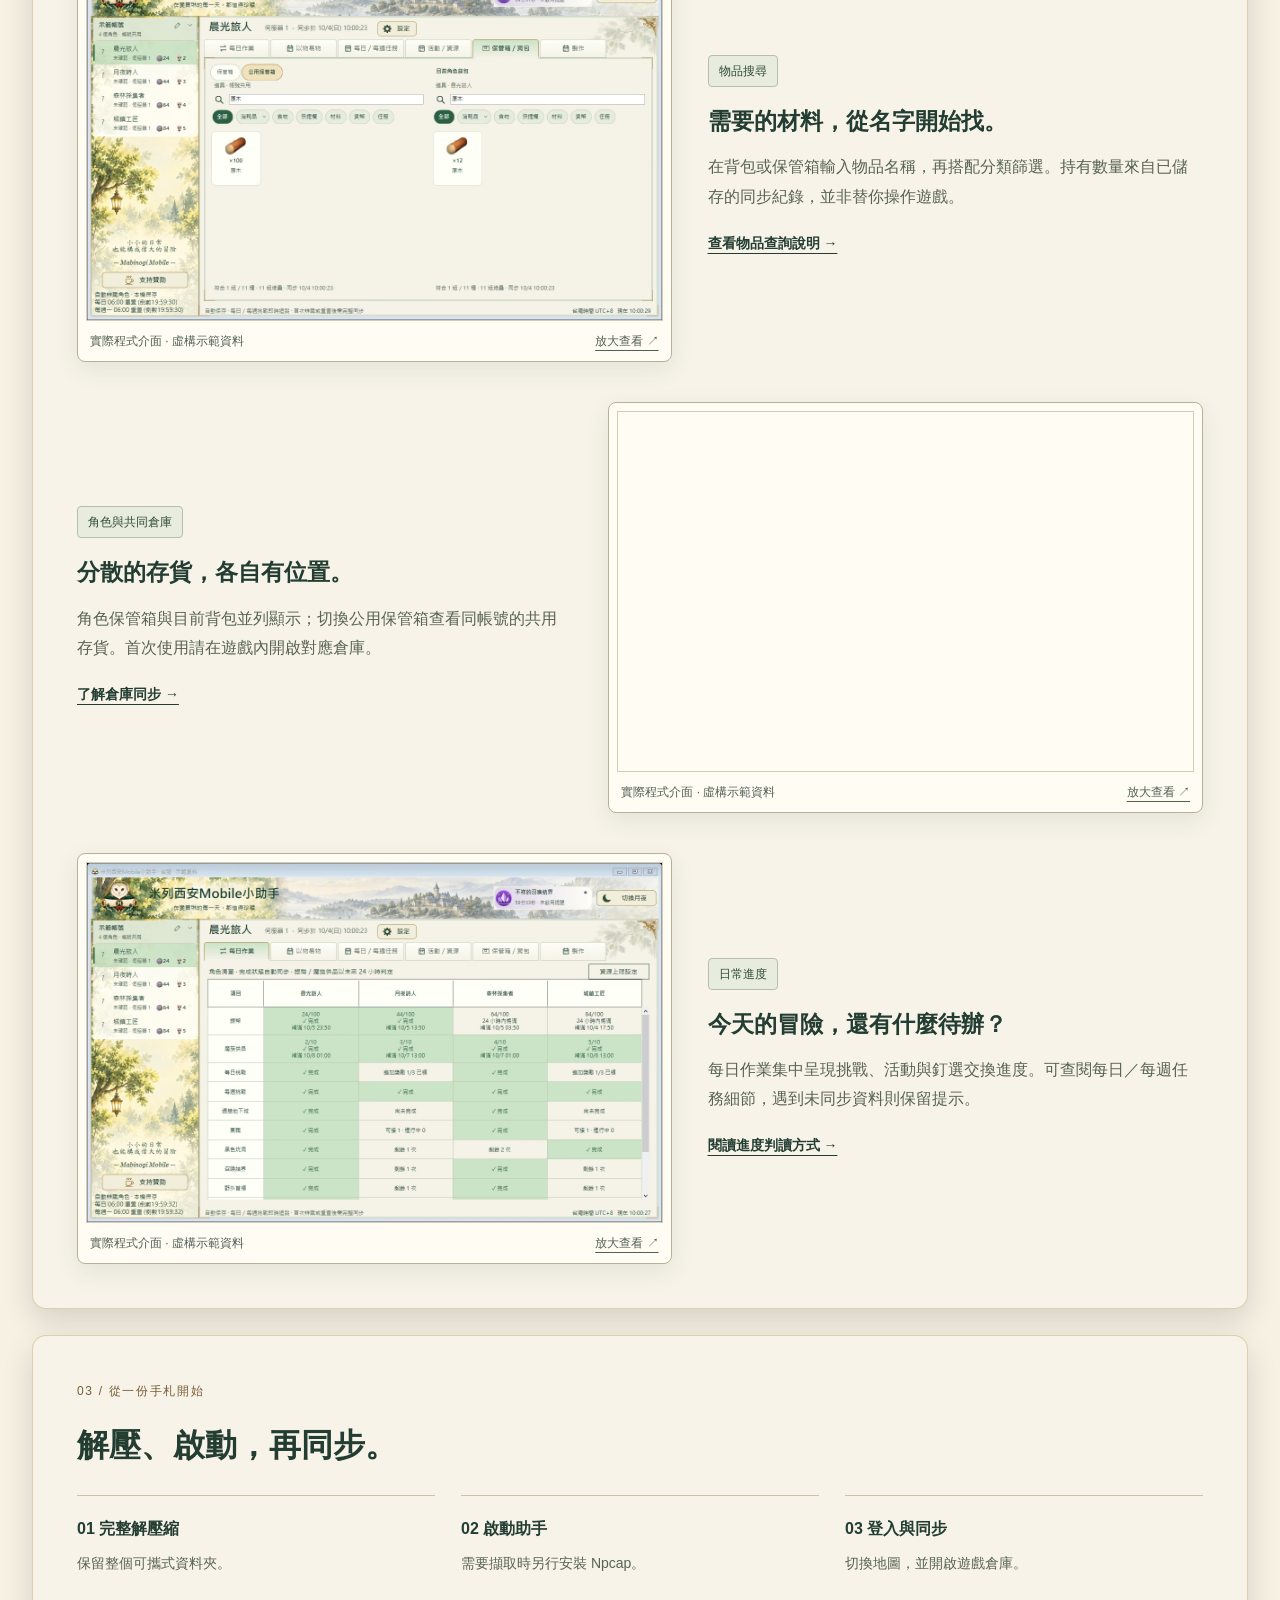
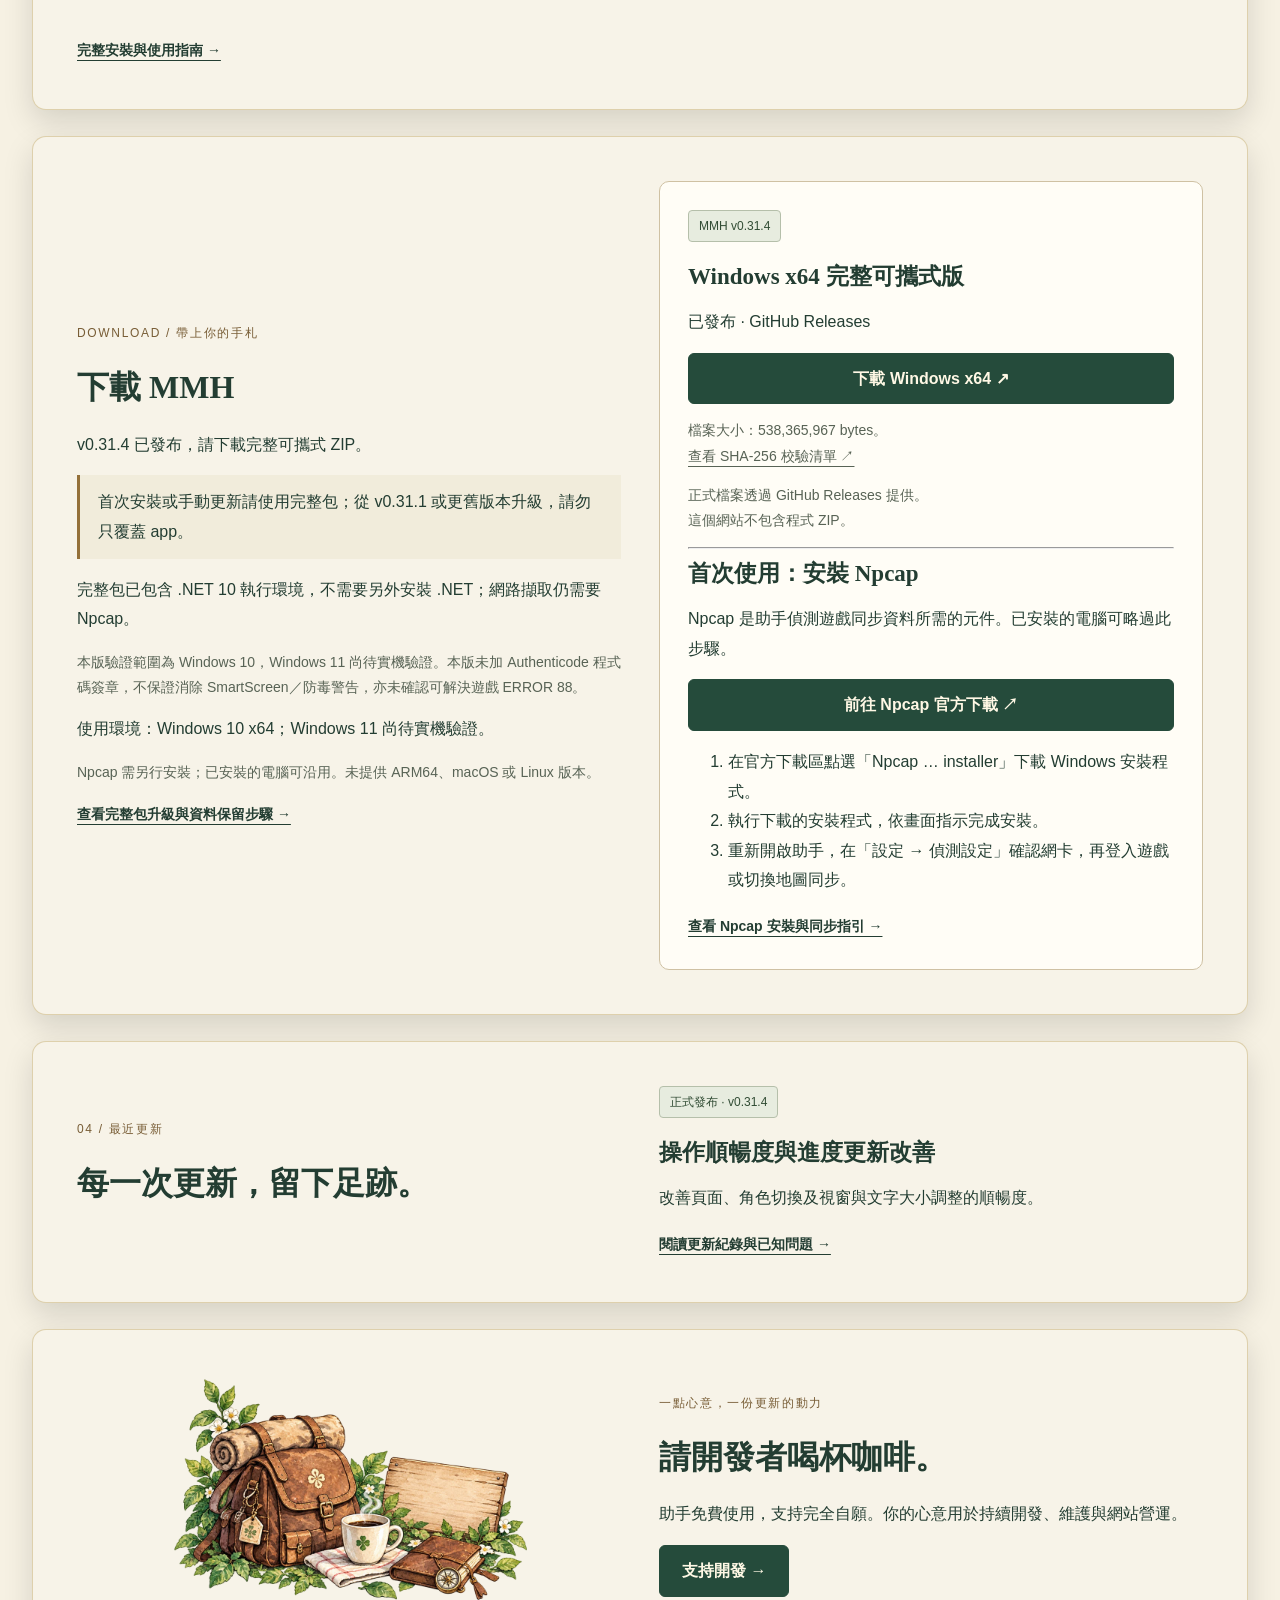
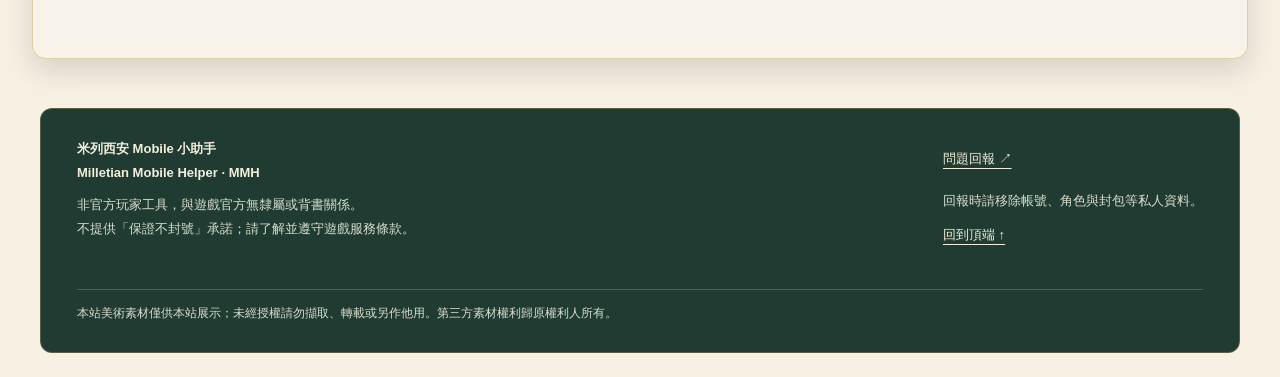
==== commit 9a6f958b: "Publish MMH v0.31.4 download links and release notes" ====
--- a/public/index.html
+++ b/public/index.html
@@ -1,4 +1,4 @@
-<!doctype html><html lang="zh-Hant"><head><meta charset="utf-8"><meta name="viewport" content="width=device-width,initial-scale=1"><title>瑪奇 Mobile 小助手 MMH｜米列西安 Mobile 小助手</title><link rel="icon" href="./assets/mmh-logo.webp"><script>(()=>{const t=new URLSearchParams(location.search).get('theme')==='night'?'night':'day',w=innerWidth,s=w<=960?960:w<=1440?1440:w<=1920?1920:2560,l=document.createElement('link');l.rel='preload';l.as='image';l.type='image/avif';l.href='./assets/background/forest-panorama-'+t+'-'+s+'.avif';l.fetchPriority='high';document.head.append(l);})();</script><link rel="stylesheet" href="./style.css?v=images-4"><link rel="stylesheet" href="./header.css?v=images-4"><script defer src="./site-config.js?v=0.31.3"></script><script defer src="./site.js?v=images-4"></script><link rel="stylesheet" href="./panorama.css?v=images-4"><meta name="description" content="米列西安 Mobile 小助手（MMH／Milletian Mobile Helper）是瑪奇 Mobile 的非官方 Windows 玩家工具，可查詢角色背包與保管箱、以物易物材料並追蹤每日與每週進度。"><link rel="canonical" href="https://milletian-mobile-helper.pages.dev/"><meta property="og:type" content="website"><meta property="og:locale" content="zh_TW"><meta property="og:site_name" content="米列西安 Mobile 小助手 MMH"><meta property="og:title" content="瑪奇 Mobile 小助手 MMH｜米列西安 Mobile 小助手"><meta property="og:description" content="米列西安 Mobile 小助手（MMH／Milletian Mobile Helper）是瑪奇 Mobile 的非官方 Windows 玩家工具，可查詢角色背包與保管箱、以物易物材料並追蹤每日與每週進度。"><meta property="og:url" content="https://milletian-mobile-helper.pages.dev/"><meta name="google-site-verification" content="MxVFF35cMLVLo9OeP4p18InQbjYLYrgmqAMA0lI61hY"><script type="application/ld+json">{"@context":"https://schema.org","@type":"WebSite","@id":"https://milletian-mobile-helper.pages.dev/#website","url":"https://milletian-mobile-helper.pages.dev/","name":"米列西安 Mobile 小助手","alternateName":["MMH","瑪奇 MMH","瑪奇 Mobile 小助手","Milletian Mobile Helper"],"inLanguage":"zh-Hant","description":"米列西安 Mobile 小助手（MMH／Milletian Mobile Helper）是瑪奇 Mobile 的非官方 Windows 玩家工具，可查詢角色背包與保管箱、以物易物材料並追蹤每日與每週進度。"}</script></head><body data-theme="day"><script>document.body.dataset.theme=new URLSearchParams(location.search).get("theme")==="night"?"night":"day";</script><a class="skip-link" href="#main">跳至主要內容</a><header class="site-header"><a class="site-brand" href="./index.html"><img src="./assets/mmh-logo.webp" width="38" height="38" alt=""><span data-name>米列西安 Mobile 小助手</span><small>Milletian Mobile Helper · MMH</small></a><button id="nav-toggle" class="site-theme nav-toggle" aria-expanded="false" aria-controls="main-nav" type="button">選單 ☰</button><nav id="main-nav" class="site-nav" aria-label="主要導覽"><a href="./index.html">首頁</a><a href="./guide.html">使用指南</a><a href="./changelog.html">更新紀錄</a><a href="./support.html">支持開發</a></nav><div class="header-actions"><button id="theme-toggle" class="site-theme" type="button" aria-pressed="false">切換月夜</button><a class="site-download" href="./index.html#download">下載 MMH ↗</a></div></header><div class="panorama-stage"><div class="panorama-banner" aria-hidden="true"></div><main id="main" class="site-main"><section class="paper hero"><div><p class="eyebrow">瑪奇 Mobile 小助手 · MMH</p><span class="badge">Windows x64 · 非官方玩家工具</span><h1>整理行囊，<br>讓冒險更從容。</h1><p class="product-name" data-name>米列西安 Mobile 小助手</p><p class="lead">查看角色背包與倉庫，掌握每日進度，<br>把反覆翻找的時間，留給愛爾琳的冒險。</p><div class="actions"><a class="button" href="#download">下載 MMH ↓</a><a class="text-link" href="./guide.html">翻開使用指南 →</a></div><p class="fine">MMH v0.31.3 · 已公開發布</p></div><div><figure class="app-frame"><picture><source type="image/avif" srcset="./assets/demo/main-day-640.avif 640w, ./assets/demo/main-day.avif 1280w" sizes="(max-width: 650px) calc(100vw - 64px), (max-width: 960px) calc(100vw - 64px), 760px"><img src="./assets/demo/main-day.webp" srcset="./assets/demo/main-day-640.webp 640w, ./assets/demo/main-day.webp 1280w" sizes="(max-width: 650px) calc(100vw - 64px), (max-width: 960px) calc(100vw - 64px), 760px" fetchpriority="high" loading="eager" data-day="./assets/demo/main-day.webp" data-night="./assets/demo/main-night.webp" alt="晨光模式的 MMH 主介面，展示虛構角色與日常作業" width="1280" height="800" decoding="async" data-demo="true"></picture><figcaption>實際程式介面 · 虛構示範資料 <a href="./assets/demo/main-day.webp" target="_blank" rel="noopener">放大查看 ↗</a></figcaption></figure><p class="fine">資料以最近一次成功同步為準。</p></div></section>+<!doctype html><html lang="zh-Hant"><head><meta charset="utf-8"><meta name="viewport" content="width=device-width,initial-scale=1"><title>瑪奇 Mobile 小助手 MMH｜米列西安 Mobile 小助手</title><link rel="icon" href="./assets/mmh-logo.webp"><script>(()=>{const t=new URLSearchParams(location.search).get('theme')==='night'?'night':'day',w=innerWidth,s=w<=960?960:w<=1440?1440:w<=1920?1920:2560,l=document.createElement('link');l.rel='preload';l.as='image';l.type='image/avif';l.href='./assets/background/forest-panorama-'+t+'-'+s+'.avif';l.fetchPriority='high';document.head.append(l);})();</script><link rel="stylesheet" href="./style.css?v=images-4"><link rel="stylesheet" href="./header.css?v=images-4"><script defer src="./site-config.js?v=0.31.4"></script><script defer src="./site.js?v=images-4"></script><link rel="stylesheet" href="./panorama.css?v=images-4"><meta name="description" content="米列西安 Mobile 小助手（MMH／Milletian Mobile Helper）是瑪奇 Mobile 的非官方 Windows 玩家工具，可查詢角色背包與保管箱、以物易物材料並追蹤每日與每週進度。"><link rel="canonical" href="https://milletian-mobile-helper.pages.dev/"><meta property="og:type" content="website"><meta property="og:locale" content="zh_TW"><meta property="og:site_name" content="米列西安 Mobile 小助手 MMH"><meta property="og:title" content="瑪奇 Mobile 小助手 MMH｜米列西安 Mobile 小助手"><meta property="og:description" content="米列西安 Mobile 小助手（MMH／Milletian Mobile Helper）是瑪奇 Mobile 的非官方 Windows 玩家工具，可查詢角色背包與保管箱、以物易物材料並追蹤每日與每週進度。"><meta property="og:url" content="https://milletian-mobile-helper.pages.dev/"><meta name="google-site-verification" content="MxVFF35cMLVLo9OeP4p18InQbjYLYrgmqAMA0lI61hY"><script type="application/ld+json">{"@context":"https://schema.org","@type":"WebSite","@id":"https://milletian-mobile-helper.pages.dev/#website","url":"https://milletian-mobile-helper.pages.dev/","name":"米列西安 Mobile 小助手","alternateName":["MMH","瑪奇 MMH","瑪奇 Mobile 小助手","Milletian Mobile Helper"],"inLanguage":"zh-Hant","description":"米列西安 Mobile 小助手（MMH／Milletian Mobile Helper）是瑪奇 Mobile 的非官方 Windows 玩家工具，可查詢角色背包與保管箱、以物易物材料並追蹤每日與每週進度。"}</script></head><body data-theme="day"><script>document.body.dataset.theme=new URLSearchParams(location.search).get("theme")==="night"?"night":"day";</script><a class="skip-link" href="#main">跳至主要內容</a><header class="site-header"><a class="site-brand" href="./index.html"><img src="./assets/mmh-logo.webp" width="38" height="38" alt=""><span data-name>米列西安 Mobile 小助手</span><small>Milletian Mobile Helper · MMH</small></a><button id="nav-toggle" class="site-theme nav-toggle" aria-expanded="false" aria-controls="main-nav" type="button">選單 ☰</button><nav id="main-nav" class="site-nav" aria-label="主要導覽"><a href="./index.html">首頁</a><a href="./guide.html">使用指南</a><a href="./changelog.html">更新紀錄</a><a href="./support.html">支持開發</a></nav><div class="header-actions"><button id="theme-toggle" class="site-theme" type="button" aria-pressed="false">切換月夜</button><a class="site-download" href="./index.html#download">下載 MMH ↗</a></div></header><div class="panorama-stage"><div class="panorama-banner" aria-hidden="true"></div><main id="main" class="site-main"><section class="paper hero"><div><p class="eyebrow">瑪奇 Mobile 小助手 · MMH</p><span class="badge">Windows x64 · 非官方玩家工具</span><h1>整理行囊，<br>讓冒險更從容。</h1><p class="product-name" data-name>米列西安 Mobile 小助手</p><p class="lead">查看角色背包與倉庫，掌握每日進度，<br>把反覆翻找的時間，留給愛爾琳的冒險。</p><div class="actions"><a class="button" href="#download">下載 MMH ↓</a><a class="text-link" href="./guide.html">翻開使用指南 →</a></div><p class="fine">MMH v0.31.4 · 已公開發布</p></div><div><figure class="app-frame"><picture><source type="image/avif" srcset="./assets/demo/main-day-640.avif 640w, ./assets/demo/main-day.avif 1280w" sizes="(max-width: 650px) calc(100vw - 64px), (max-width: 960px) calc(100vw - 64px), 760px"><img src="./assets/demo/main-day.webp" srcset="./assets/demo/main-day-640.webp 640w, ./assets/demo/main-day.webp 1280w" sizes="(max-width: 650px) calc(100vw - 64px), (max-width: 960px) calc(100vw - 64px), 760px" fetchpriority="high" loading="eager" data-day="./assets/demo/main-day.webp" data-night="./assets/demo/main-night.webp" alt="晨光模式的 MMH 主介面，展示虛構角色與日常作業" width="1280" height="800" decoding="async" data-demo="true"></picture><figcaption>實際程式介面 · 虛構示範資料 <a href="./assets/demo/main-day.webp" target="_blank" rel="noopener">放大查看 ↗</a></figcaption></figure><p class="fine">資料以最近一次成功同步為準。</p></div></section> 
 <section class="paper section"><p class="eyebrow">01 / 為冒險留一點餘裕</p><h2>行囊與日常，一眼有序。</h2><div class="feature-grid"><article><span class="feature-number">01</span><h3>物品整理</h3><p>搜尋背包與保管箱的已同步物品，用分類篩選縮小範圍。查看紀錄，少一點反覆翻找。</p></article><article><span class="feature-number">02</span><h3>多角色查看</h3><p>切換已辨識的角色，查詢角色倉庫與同帳號的公用保管箱；依使用習慣調整角色順位。</p></article><article><span class="feature-number">03</span><h3>日常追蹤</h3><p>將各角色的每日、每週與活動進度並列查看。尚未取得的資料顯示未同步，不當成已完成。</p></article></div></section> 
@@ -6,8 +6,8 @@
 
 <section class="paper section"><p class="eyebrow">03 / 從一份手札開始</p><h2>解壓、啟動，再同步。</h2><ol class="steps"><li><strong>01 完整解壓縮</strong><p>保留整個可攜式資料夾。</p></li><li><strong>02 啟動助手</strong><p>需要擷取時另行安裝 Npcap。</p></li><li><strong>03 登入與同步</strong><p>切換地圖，並開啟遊戲倉庫。</p></li></ol><a class="text-link" href="./guide.html">完整安裝與使用指南 →</a></section> 
-<section id="download" class="paper section download"><div><p class="eyebrow">DOWNLOAD / 帶上你的手札</p><h2>下載 MMH</h2><p id="publication-state">v0.31.3 已發布，請下載完整可攜式 ZIP。</p><p class="notice">首次安裝或手動更新請使用完整包；從 v0.31.1 或更舊版本升級，請勿只覆蓋 app。</p><p>完整包已包含 .NET 10 執行環境，不需要另外安裝 .NET；網路擷取仍需要 Npcap。</p><p class="fine">本版驗證以 Windows 10 為範圍，Windows 11 尚待實機驗證。本版未加 Authenticode 程式碼簽章，不保證消除 SmartScreen／防毒警告，亦未確認可解決遊戲 ERROR 88。</p><p>使用環境：Windows 10 x64；Windows 11 尚待實機驗證。</p><p class="fine">Npcap 需另行安裝；已安裝的電腦可沿用。未提供 ARM64、macOS 或 Linux 版本。</p><a class="text-link" href="./guide.html#v0313-guide">查看完整包升級與資料保留步驟 →</a></div><div class="download-card"><span class="badge" data-version>MMH v0.31.3</span><h3>Windows x64 完整可攜式版</h3><p id="release-state">已發布 · GitHub Releases</p><a id="download-button" class="button" href="https://github.com/Nigeeeee/mabi-assistant-website/releases/download/v0.31.3/MMH-0.31.3-portable-win-x64.zip">下載 Windows x64 完整包 ↗</a><p class="fine">檔案大小：540,450,720 bytes。<br><a href="https://github.com/Nigeeeee/mabi-assistant-website/releases/download/v0.31.3/SHA256SUMS.txt" target="_blank" rel="noopener noreferrer">查看 SHA-256 校驗清單 ↗</a></p><p class="fine">正式檔案透過 GitHub Releases 提供。<br>這個網站不包含程式 ZIP。</p><hr><h3>首次使用：安裝 Npcap</h3><p>Npcap 是助手偵測遊戲同步資料所需的元件。已安裝的電腦可略過此步驟。</p><a id="npcap-download-button" class="button" href="https://npcap.com/#download" target="_blank" rel="noopener noreferrer">前往 Npcap 官方下載 ↗</a><ol><li>在官方下載區點選「Npcap … installer」下載 Windows 安裝程式。</li><li>執行下載的安裝程式，依畫面指示完成安裝。</li><li>重新開啟助手，在「設定 → 偵測設定」確認網卡，再登入遊戲或切換地圖同步。</li></ol><a class="text-link" href="./guide.html#npcap">查看 Npcap 安裝與同步指引 →</a></div></section>+<section id="download" class="paper section download"><div><p class="eyebrow">DOWNLOAD / 帶上你的手札</p><h2>下載 MMH</h2><p id="publication-state">v0.31.4 已發布，請下載完整可攜式 ZIP。</p><p class="notice">首次安裝或手動更新請使用完整包；從 v0.31.1 或更舊版本升級，請勿只覆蓋 app。</p><p>完整包已包含 .NET 10 執行環境，不需要另外安裝 .NET；網路擷取仍需要 Npcap。</p><p class="fine">本版驗證範圍為 Windows 10，Windows 11 尚待實機驗證。本版未加 Authenticode 程式碼簽章，不保證消除 SmartScreen／防毒警告，亦未確認可解決遊戲 ERROR 88。</p><p>使用環境：Windows 10 x64；Windows 11 尚待實機驗證。</p><p class="fine">Npcap 需另行安裝；已安裝的電腦可沿用。未提供 ARM64、macOS 或 Linux 版本。</p><a class="text-link" href="./guide.html#v0314-guide">查看完整包升級與資料保留步驟 →</a></div><div class="download-card"><span class="badge" data-version>MMH v0.31.4</span><h3>Windows x64 完整可攜式版</h3><p id="release-state">已發布 · GitHub Releases</p><a id="download-button" class="button" href="https://github.com/Nigeeeee/mabi-assistant-website/releases/download/v0.31.4/MMH-0.31.4-portable-win-x64.zip">下載 Windows x64 完整包 ↗</a><p class="fine">檔案大小：538,365,967 bytes。<br><a href="https://github.com/Nigeeeee/mabi-assistant-website/releases/download/v0.31.4/SHA256SUMS.txt" target="_blank" rel="noopener noreferrer">查看 SHA-256 校驗清單 ↗</a></p><p class="fine">正式檔案透過 GitHub Releases 提供。<br>這個網站不包含程式 ZIP。</p><hr><h3>首次使用：安裝 Npcap</h3><p>Npcap 是助手偵測遊戲同步資料所需的元件。已安裝的電腦可略過此步驟。</p><a id="npcap-download-button" class="button" href="https://npcap.com/#download" target="_blank" rel="noopener noreferrer">前往 Npcap 官方下載 ↗</a><ol><li>在官方下載區點選「Npcap … installer」下載 Windows 安裝程式。</li><li>執行下載的安裝程式，依畫面指示完成安裝。</li><li>重新開啟助手，在「設定 → 偵測設定」確認網卡，再登入遊戲或切換地圖同步。</li></ol><a class="text-link" href="./guide.html#npcap">查看 Npcap 安裝與同步指引 →</a></div></section> 
-<section class="paper section split"><div><p class="eyebrow">04 / 最近更新</p><h2>每一次更新，留下足跡。</h2></div><div><span class="badge">正式發布 · v0.31.3</span><h3>介面環境與操作改善</h3><p>更改介面環境，改善頁面與角色切換的操作順暢度。</p><a class="text-link" href="./changelog.html#v0313">閱讀更新紀錄與已知問題 →</a></div></section>+<section class="paper section split"><div><p class="eyebrow">04 / 最近更新</p><h2>每一次更新，留下足跡。</h2></div><div><span class="badge">正式發布 · v0.31.4</span><h3>操作順暢度與進度更新改善</h3><p>改善頁面、角色切換及視窗與文字大小調整的順暢度。</p><a class="text-link" href="./changelog.html#v0314">閱讀更新紀錄與已知問題 →</a></div></section> 
 <section class="paper section split support-callout"><img src="./assets/illustration/backpack-coffee-960.webp" alt="背包、咖啡與冒險手札" width="960" height="640" loading="eager"><div><p class="eyebrow">一點心意，一份更新的動力</p><h2>請開發者喝杯咖啡。</h2><p>助手免費使用，支持完全自願。你的心意用於持續開發、維護與網站營運。</p><a class="button" href="./support.html">支持開發 →</a></div></section></main></div><footer class="site-footer"><div><strong>米列西安 Mobile 小助手<br>Milletian Mobile Helper · MMH</strong><p>非官方玩家工具，與遊戲官方無隸屬或背書關係。<br>不提供「保證不封號」承諾；請了解並遵守遊戲服務條款。</p></div><div><a href="https://docs.google.com/forms/d/e/1FAIpQLSdy3JnQHfozgH4UQlqPFsle0JWGgFHOoAPn9gtk_z-49ekaRQ/viewform?usp=header" target="_blank" rel="noopener noreferrer">問題回報 ↗</a><p>回報時請移除帳號、角色與封包等私人資料。</p><a href="#main">回到頂端 ↑</a></div><p class="art-usage">本站美術素材僅供本站展示；未經授權請勿擷取、轉載或另作他用。第三方素材權利歸原權利人所有。</p></footer></body></html>
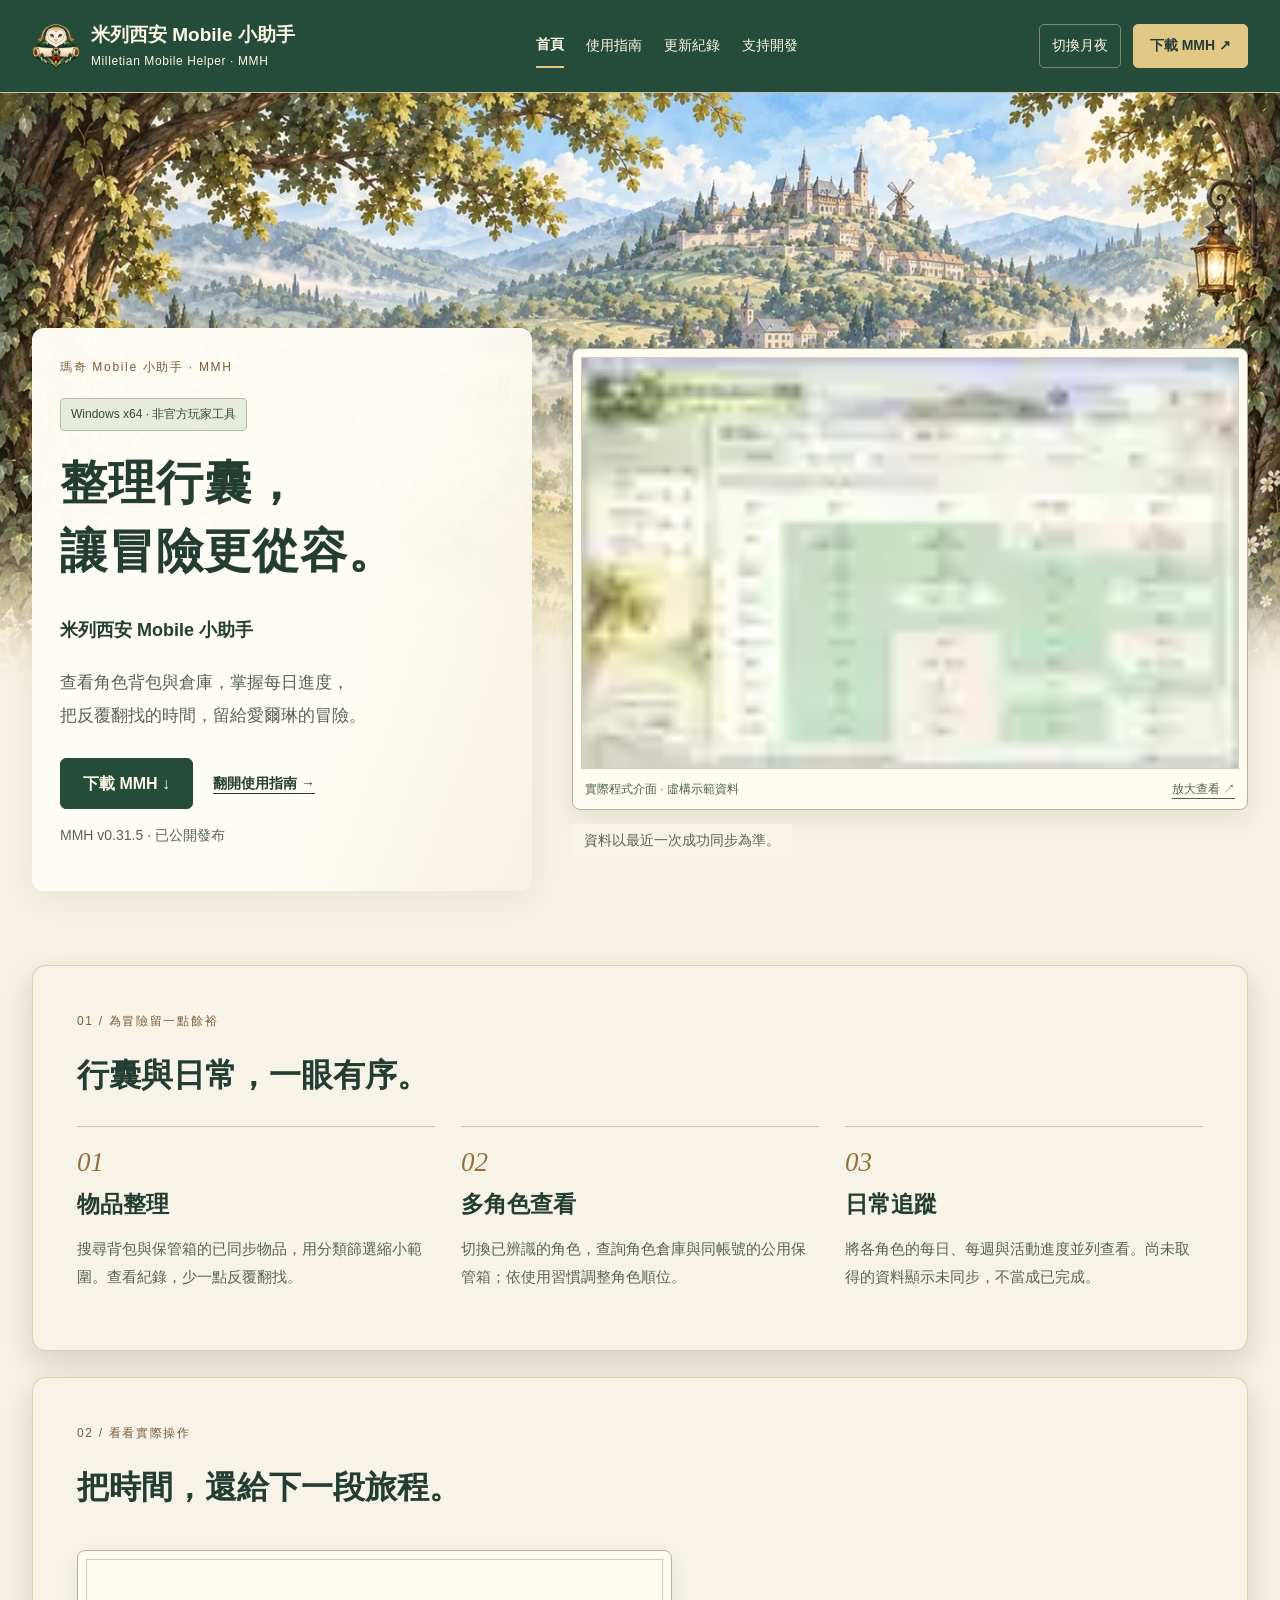
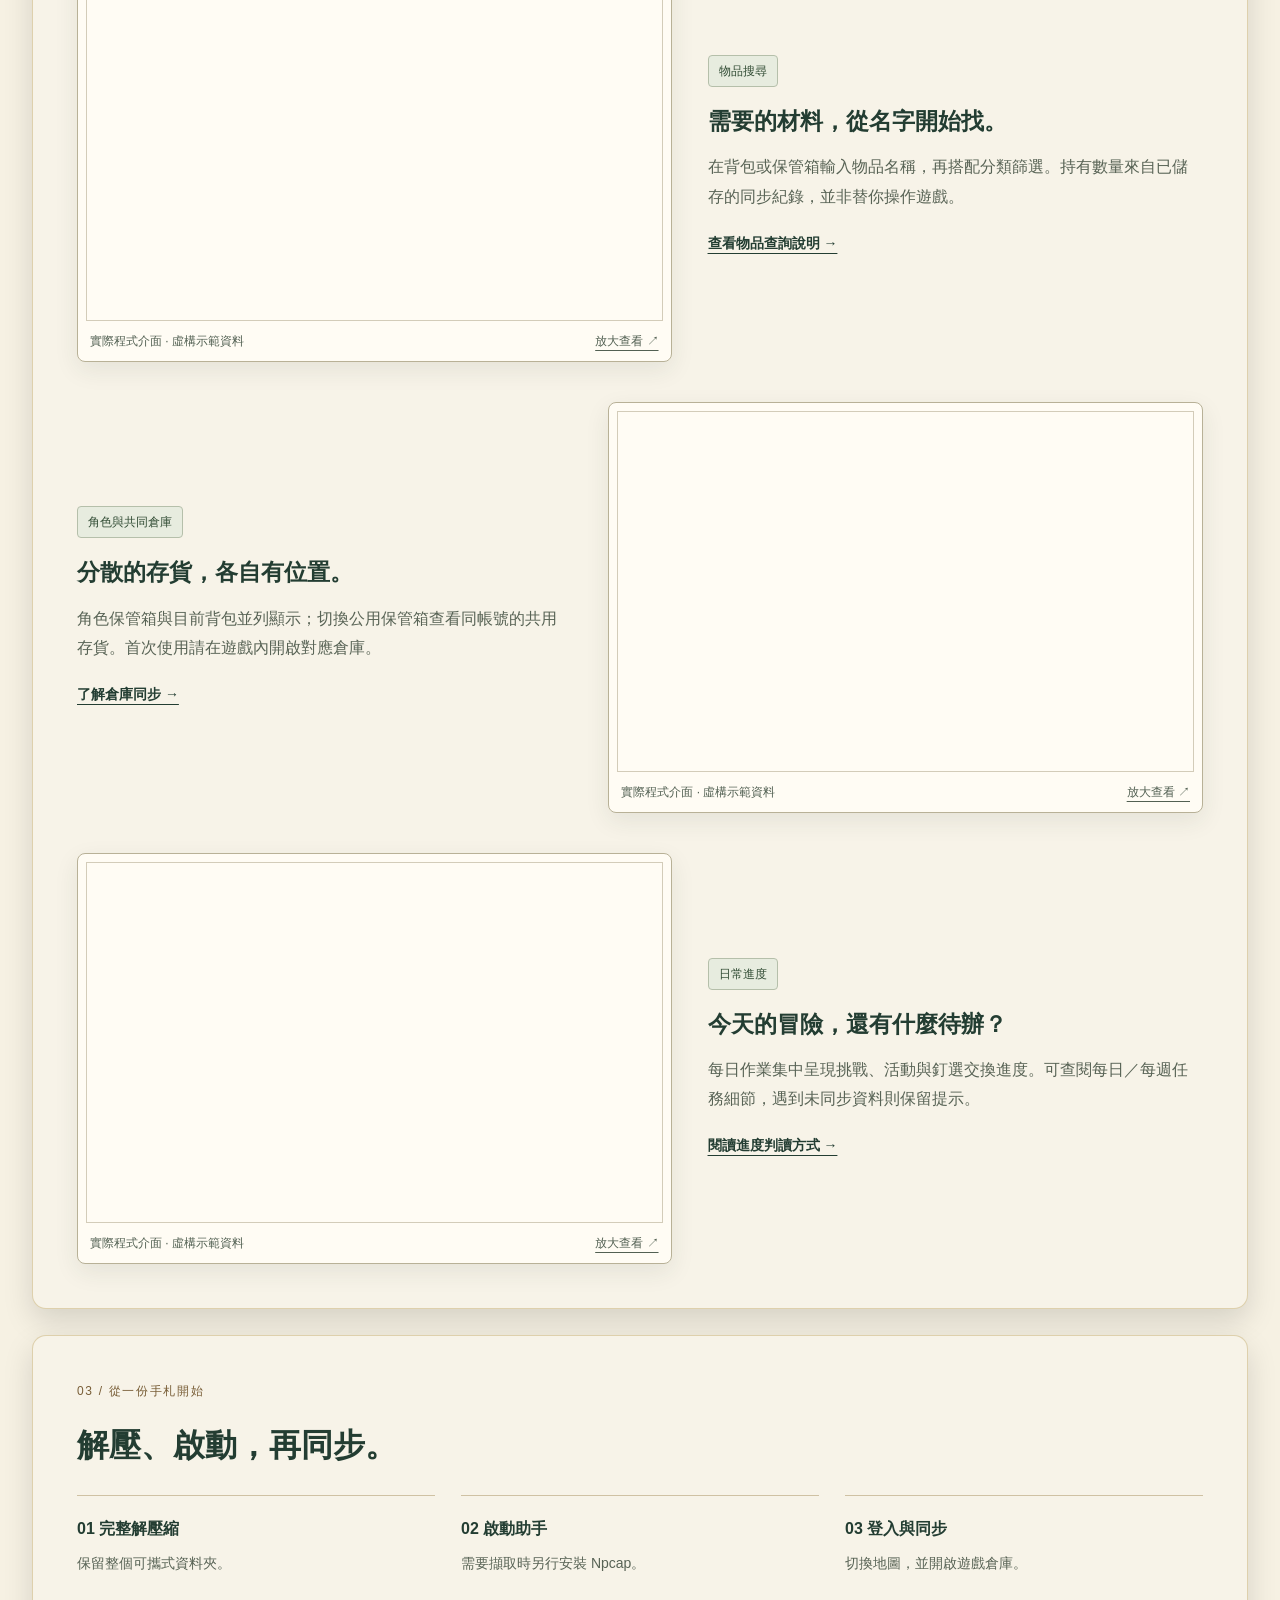
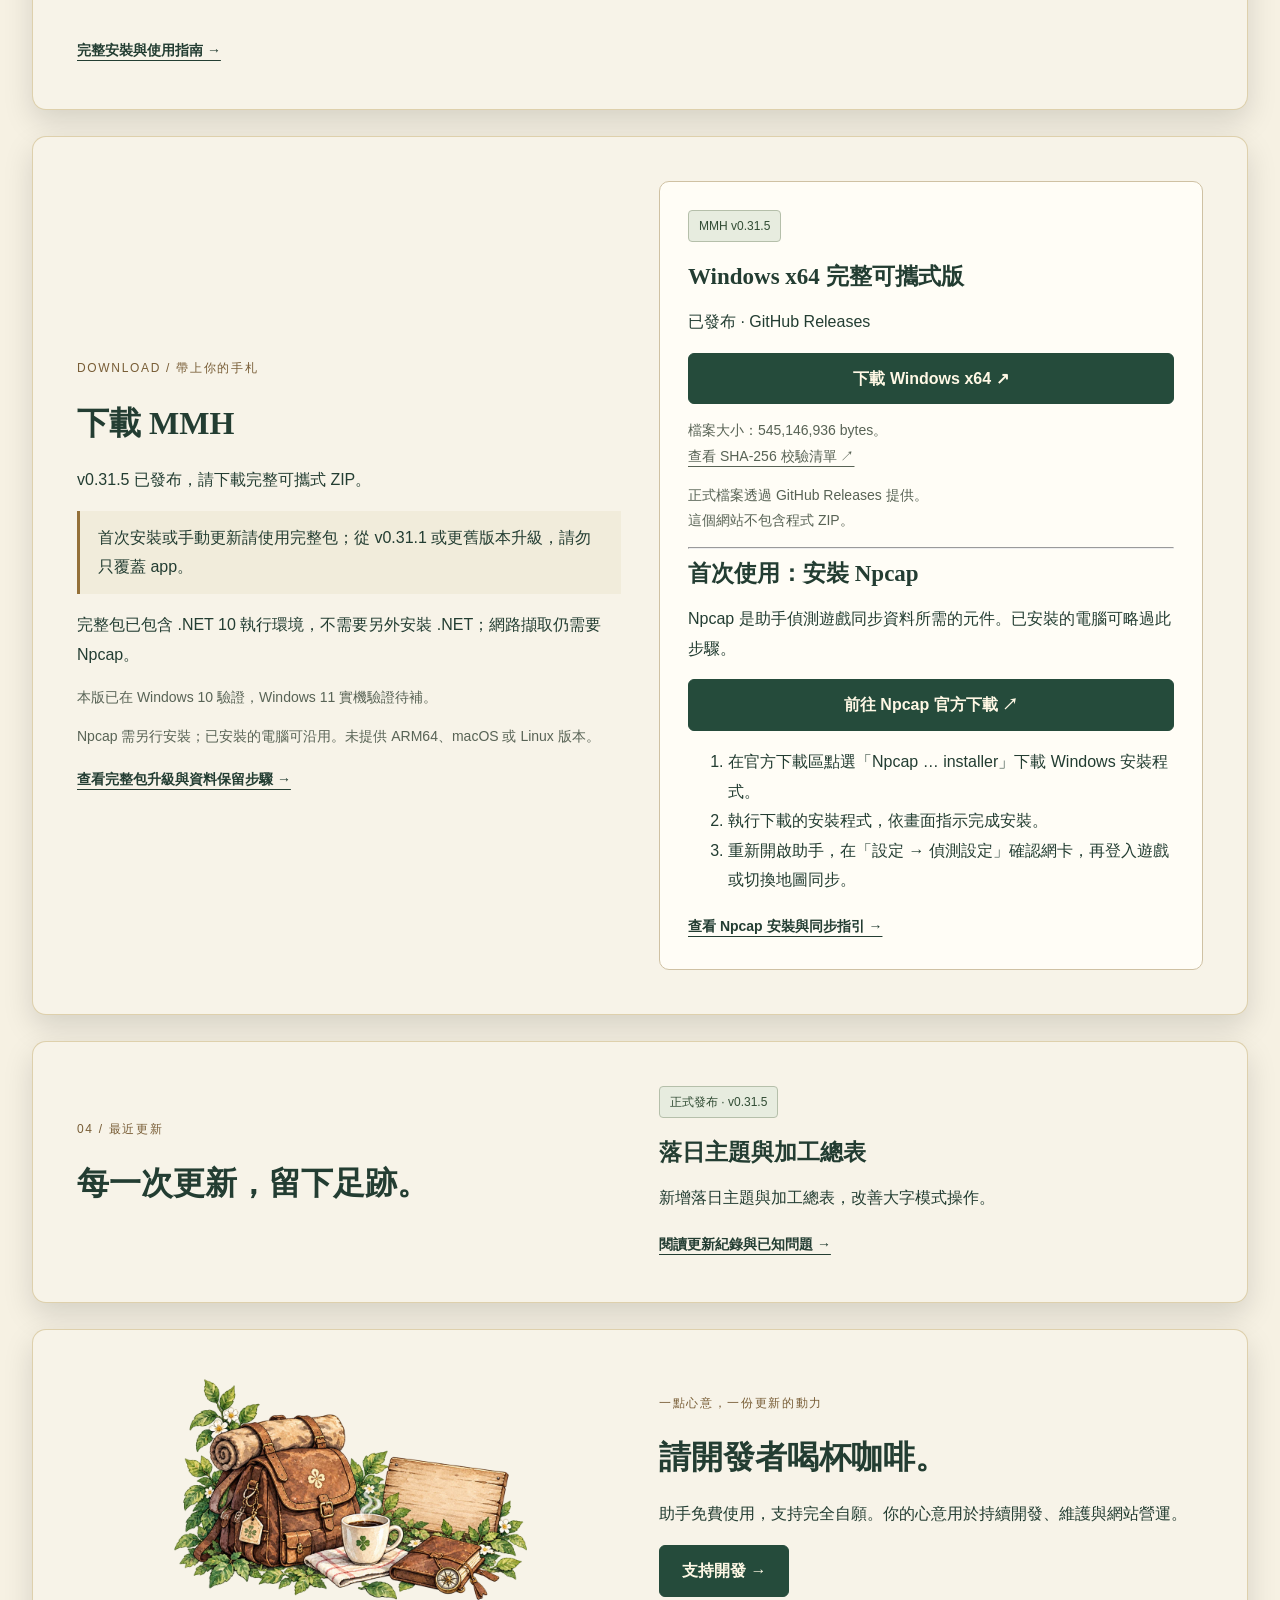
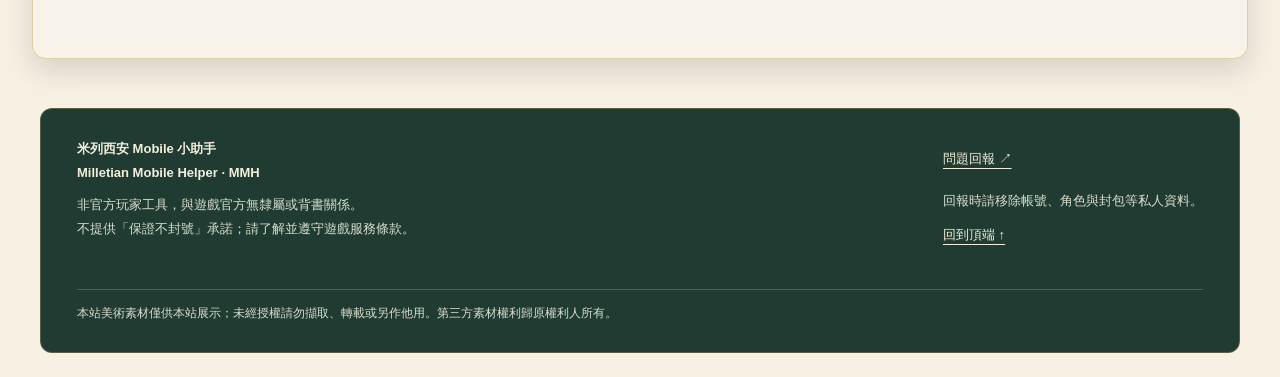
==== commit 7ffdf851: "Publish MMH v0.31.5 downloads and release notes" ====
--- a/public/index.html
+++ b/public/index.html
@@ -1,4 +1,4 @@
-<!doctype html><html lang="zh-Hant"><head><meta charset="utf-8"><meta name="viewport" content="width=device-width,initial-scale=1"><title>瑪奇 Mobile 小助手 MMH｜米列西安 Mobile 小助手</title><link rel="icon" href="./assets/mmh-logo.webp"><script>(()=>{const t=new URLSearchParams(location.search).get('theme')==='night'?'night':'day',w=innerWidth,s=w<=960?960:w<=1440?1440:w<=1920?1920:2560,l=document.createElement('link');l.rel='preload';l.as='image';l.type='image/avif';l.href='./assets/background/forest-panorama-'+t+'-'+s+'.avif';l.fetchPriority='high';document.head.append(l);})();</script><link rel="stylesheet" href="./style.css?v=images-4"><link rel="stylesheet" href="./header.css?v=images-4"><script defer src="./site-config.js?v=0.31.4"></script><script defer src="./site.js?v=images-4"></script><link rel="stylesheet" href="./panorama.css?v=images-4"><meta name="description" content="米列西安 Mobile 小助手（MMH／Milletian Mobile Helper）是瑪奇 Mobile 的非官方 Windows 玩家工具，可查詢角色背包與保管箱、以物易物材料並追蹤每日與每週進度。"><link rel="canonical" href="https://milletian-mobile-helper.pages.dev/"><meta property="og:type" content="website"><meta property="og:locale" content="zh_TW"><meta property="og:site_name" content="米列西安 Mobile 小助手 MMH"><meta property="og:title" content="瑪奇 Mobile 小助手 MMH｜米列西安 Mobile 小助手"><meta property="og:description" content="米列西安 Mobile 小助手（MMH／Milletian Mobile Helper）是瑪奇 Mobile 的非官方 Windows 玩家工具，可查詢角色背包與保管箱、以物易物材料並追蹤每日與每週進度。"><meta property="og:url" content="https://milletian-mobile-helper.pages.dev/"><meta name="google-site-verification" content="MxVFF35cMLVLo9OeP4p18InQbjYLYrgmqAMA0lI61hY"><script type="application/ld+json">{"@context":"https://schema.org","@type":"WebSite","@id":"https://milletian-mobile-helper.pages.dev/#website","url":"https://milletian-mobile-helper.pages.dev/","name":"米列西安 Mobile 小助手","alternateName":["MMH","瑪奇 MMH","瑪奇 Mobile 小助手","Milletian Mobile Helper"],"inLanguage":"zh-Hant","description":"米列西安 Mobile 小助手（MMH／Milletian Mobile Helper）是瑪奇 Mobile 的非官方 Windows 玩家工具，可查詢角色背包與保管箱、以物易物材料並追蹤每日與每週進度。"}</script></head><body data-theme="day"><script>document.body.dataset.theme=new URLSearchParams(location.search).get("theme")==="night"?"night":"day";</script><a class="skip-link" href="#main">跳至主要內容</a><header class="site-header"><a class="site-brand" href="./index.html"><img src="./assets/mmh-logo.webp" width="38" height="38" alt=""><span data-name>米列西安 Mobile 小助手</span><small>Milletian Mobile Helper · MMH</small></a><button id="nav-toggle" class="site-theme nav-toggle" aria-expanded="false" aria-controls="main-nav" type="button">選單 ☰</button><nav id="main-nav" class="site-nav" aria-label="主要導覽"><a href="./index.html">首頁</a><a href="./guide.html">使用指南</a><a href="./changelog.html">更新紀錄</a><a href="./support.html">支持開發</a></nav><div class="header-actions"><button id="theme-toggle" class="site-theme" type="button" aria-pressed="false">切換月夜</button><a class="site-download" href="./index.html#download">下載 MMH ↗</a></div></header><div class="panorama-stage"><div class="panorama-banner" aria-hidden="true"></div><main id="main" class="site-main"><section class="paper hero"><div><p class="eyebrow">瑪奇 Mobile 小助手 · MMH</p><span class="badge">Windows x64 · 非官方玩家工具</span><h1>整理行囊，<br>讓冒險更從容。</h1><p class="product-name" data-name>米列西安 Mobile 小助手</p><p class="lead">查看角色背包與倉庫，掌握每日進度，<br>把反覆翻找的時間，留給愛爾琳的冒險。</p><div class="actions"><a class="button" href="#download">下載 MMH ↓</a><a class="text-link" href="./guide.html">翻開使用指南 →</a></div><p class="fine">MMH v0.31.4 · 已公開發布</p></div><div><figure class="app-frame"><picture><source type="image/avif" srcset="./assets/demo/main-day-640.avif 640w, ./assets/demo/main-day.avif 1280w" sizes="(max-width: 650px) calc(100vw - 64px), (max-width: 960px) calc(100vw - 64px), 760px"><img src="./assets/demo/main-day.webp" srcset="./assets/demo/main-day-640.webp 640w, ./assets/demo/main-day.webp 1280w" sizes="(max-width: 650px) calc(100vw - 64px), (max-width: 960px) calc(100vw - 64px), 760px" fetchpriority="high" loading="eager" data-day="./assets/demo/main-day.webp" data-night="./assets/demo/main-night.webp" alt="晨光模式的 MMH 主介面，展示虛構角色與日常作業" width="1280" height="800" decoding="async" data-demo="true"></picture><figcaption>實際程式介面 · 虛構示範資料 <a href="./assets/demo/main-day.webp" target="_blank" rel="noopener">放大查看 ↗</a></figcaption></figure><p class="fine">資料以最近一次成功同步為準。</p></div></section>+<!doctype html><html lang="zh-Hant"><head><meta charset="utf-8"><meta name="viewport" content="width=device-width,initial-scale=1"><title>瑪奇 Mobile 小助手 MMH｜米列西安 Mobile 小助手</title><link rel="icon" href="./assets/mmh-logo.webp"><script>(()=>{const t=new URLSearchParams(location.search).get('theme')==='night'?'night':'day',w=innerWidth,s=w<=960?960:w<=1440?1440:w<=1920?1920:2560,l=document.createElement('link');l.rel='preload';l.as='image';l.type='image/avif';l.href='./assets/background/forest-panorama-'+t+'-'+s+'.avif';l.fetchPriority='high';document.head.append(l);})();</script><link rel="stylesheet" href="./style.css?v=images-4"><link rel="stylesheet" href="./header.css?v=images-4"><script defer src="./site-config.js?v=0.31.5"></script><script defer src="./site.js?v=images-4"></script><link rel="stylesheet" href="./panorama.css?v=images-4"><meta name="description" content="米列西安 Mobile 小助手（MMH／Milletian Mobile Helper）是瑪奇 Mobile 的非官方 Windows 玩家工具，可查詢角色背包與保管箱、以物易物材料並追蹤每日與每週進度。"><link rel="canonical" href="https://milletian-mobile-helper.pages.dev/"><meta property="og:type" content="website"><meta property="og:locale" content="zh_TW"><meta property="og:site_name" content="米列西安 Mobile 小助手 MMH"><meta property="og:title" content="瑪奇 Mobile 小助手 MMH｜米列西安 Mobile 小助手"><meta property="og:description" content="米列西安 Mobile 小助手（MMH／Milletian Mobile Helper）是瑪奇 Mobile 的非官方 Windows 玩家工具，可查詢角色背包與保管箱、以物易物材料並追蹤每日與每週進度。"><meta property="og:url" content="https://milletian-mobile-helper.pages.dev/"><meta name="google-site-verification" content="MxVFF35cMLVLo9OeP4p18InQbjYLYrgmqAMA0lI61hY"><script type="application/ld+json">{"@context":"https://schema.org","@type":"WebSite","@id":"https://milletian-mobile-helper.pages.dev/#website","url":"https://milletian-mobile-helper.pages.dev/","name":"米列西安 Mobile 小助手","alternateName":["MMH","瑪奇 MMH","瑪奇 Mobile 小助手","Milletian Mobile Helper"],"inLanguage":"zh-Hant","description":"米列西安 Mobile 小助手（MMH／Milletian Mobile Helper）是瑪奇 Mobile 的非官方 Windows 玩家工具，可查詢角色背包與保管箱、以物易物材料並追蹤每日與每週進度。"}</script></head><body data-theme="day"><script>document.body.dataset.theme=new URLSearchParams(location.search).get("theme")==="night"?"night":"day";</script><a class="skip-link" href="#main">跳至主要內容</a><header class="site-header"><a class="site-brand" href="./index.html"><img src="./assets/mmh-logo.webp" width="38" height="38" alt=""><span data-name>米列西安 Mobile 小助手</span><small>Milletian Mobile Helper · MMH</small></a><button id="nav-toggle" class="site-theme nav-toggle" aria-expanded="false" aria-controls="main-nav" type="button">選單 ☰</button><nav id="main-nav" class="site-nav" aria-label="主要導覽"><a href="./index.html">首頁</a><a href="./guide.html">使用指南</a><a href="./changelog.html">更新紀錄</a><a href="./support.html">支持開發</a></nav><div class="header-actions"><button id="theme-toggle" class="site-theme" type="button" aria-pressed="false">切換月夜</button><a class="site-download" href="./index.html#download">下載 MMH ↗</a></div></header><div class="panorama-stage"><div class="panorama-banner" aria-hidden="true"></div><main id="main" class="site-main"><section class="paper hero"><div><p class="eyebrow">瑪奇 Mobile 小助手 · MMH</p><span class="badge">Windows x64 · 非官方玩家工具</span><h1>整理行囊，<br>讓冒險更從容。</h1><p class="product-name" data-name>米列西安 Mobile 小助手</p><p class="lead">查看角色背包與倉庫，掌握每日進度，<br>把反覆翻找的時間，留給愛爾琳的冒險。</p><div class="actions"><a class="button" href="#download">下載 MMH ↓</a><a class="text-link" href="./guide.html">翻開使用指南 →</a></div><p class="fine"><span data-version>MMH v0.31.5</span> · 已公開發布</p></div><div><figure class="app-frame"><picture><source type="image/avif" srcset="./assets/demo/main-day-640.avif 640w, ./assets/demo/main-day.avif 1280w" sizes="(max-width: 650px) calc(100vw - 64px), (max-width: 960px) calc(100vw - 64px), 760px"><img src="./assets/demo/main-day.webp" srcset="./assets/demo/main-day-640.webp 640w, ./assets/demo/main-day.webp 1280w" sizes="(max-width: 650px) calc(100vw - 64px), (max-width: 960px) calc(100vw - 64px), 760px" fetchpriority="high" loading="eager" data-day="./assets/demo/main-day.webp" data-night="./assets/demo/main-night.webp" alt="晨光模式的 MMH 主介面，展示虛構角色與日常作業" width="1280" height="800" decoding="async" data-demo="true"></picture><figcaption>實際程式介面 · 虛構示範資料 <a href="./assets/demo/main-day.webp" target="_blank" rel="noopener">放大查看 ↗</a></figcaption></figure><p class="fine">資料以最近一次成功同步為準。</p></div></section> 
 <section class="paper section"><p class="eyebrow">01 / 為冒險留一點餘裕</p><h2>行囊與日常，一眼有序。</h2><div class="feature-grid"><article><span class="feature-number">01</span><h3>物品整理</h3><p>搜尋背包與保管箱的已同步物品，用分類篩選縮小範圍。查看紀錄，少一點反覆翻找。</p></article><article><span class="feature-number">02</span><h3>多角色查看</h3><p>切換已辨識的角色，查詢角色倉庫與同帳號的公用保管箱；依使用習慣調整角色順位。</p></article><article><span class="feature-number">03</span><h3>日常追蹤</h3><p>將各角色的每日、每週與活動進度並列查看。尚未取得的資料顯示未同步，不當成已完成。</p></article></div></section> 
@@ -6,8 +6,8 @@
 
 <section class="paper section"><p class="eyebrow">03 / 從一份手札開始</p><h2>解壓、啟動，再同步。</h2><ol class="steps"><li><strong>01 完整解壓縮</strong><p>保留整個可攜式資料夾。</p></li><li><strong>02 啟動助手</strong><p>需要擷取時另行安裝 Npcap。</p></li><li><strong>03 登入與同步</strong><p>切換地圖，並開啟遊戲倉庫。</p></li></ol><a class="text-link" href="./guide.html">完整安裝與使用指南 →</a></section> 
-<section id="download" class="paper section download"><div><p class="eyebrow">DOWNLOAD / 帶上你的手札</p><h2>下載 MMH</h2><p id="publication-state">v0.31.4 已發布，請下載完整可攜式 ZIP。</p><p class="notice">首次安裝或手動更新請使用完整包；從 v0.31.1 或更舊版本升級，請勿只覆蓋 app。</p><p>完整包已包含 .NET 10 執行環境，不需要另外安裝 .NET；網路擷取仍需要 Npcap。</p><p class="fine">本版驗證範圍為 Windows 10，Windows 11 尚待實機驗證。本版未加 Authenticode 程式碼簽章，不保證消除 SmartScreen／防毒警告，亦未確認可解決遊戲 ERROR 88。</p><p>使用環境：Windows 10 x64；Windows 11 尚待實機驗證。</p><p class="fine">Npcap 需另行安裝；已安裝的電腦可沿用。未提供 ARM64、macOS 或 Linux 版本。</p><a class="text-link" href="./guide.html#v0314-guide">查看完整包升級與資料保留步驟 →</a></div><div class="download-card"><span class="badge" data-version>MMH v0.31.4</span><h3>Windows x64 完整可攜式版</h3><p id="release-state">已發布 · GitHub Releases</p><a id="download-button" class="button" href="https://github.com/Nigeeeee/mabi-assistant-website/releases/download/v0.31.4/MMH-0.31.4-portable-win-x64.zip">下載 Windows x64 完整包 ↗</a><p class="fine">檔案大小：538,365,967 bytes。<br><a href="https://github.com/Nigeeeee/mabi-assistant-website/releases/download/v0.31.4/SHA256SUMS.txt" target="_blank" rel="noopener noreferrer">查看 SHA-256 校驗清單 ↗</a></p><p class="fine">正式檔案透過 GitHub Releases 提供。<br>這個網站不包含程式 ZIP。</p><hr><h3>首次使用：安裝 Npcap</h3><p>Npcap 是助手偵測遊戲同步資料所需的元件。已安裝的電腦可略過此步驟。</p><a id="npcap-download-button" class="button" href="https://npcap.com/#download" target="_blank" rel="noopener noreferrer">前往 Npcap 官方下載 ↗</a><ol><li>在官方下載區點選「Npcap … installer」下載 Windows 安裝程式。</li><li>執行下載的安裝程式，依畫面指示完成安裝。</li><li>重新開啟助手，在「設定 → 偵測設定」確認網卡，再登入遊戲或切換地圖同步。</li></ol><a class="text-link" href="./guide.html#npcap">查看 Npcap 安裝與同步指引 →</a></div></section>+<section id="download" class="paper section download"><div><p class="eyebrow">DOWNLOAD / 帶上你的手札</p><h2>下載 MMH</h2><p id="publication-state">v0.31.5 已發布，請下載完整可攜式 ZIP。</p><p class="notice">首次安裝或手動更新請使用完整包；從 v0.31.1 或更舊版本升級，請勿只覆蓋 app。</p><p>完整包已包含 .NET 10 執行環境，不需要另外安裝 .NET；網路擷取仍需要 Npcap。</p><p class="fine">本版已在 Windows 10 驗證，Windows 11 實機驗證待補。</p><p class="fine">Npcap 需另行安裝；已安裝的電腦可沿用。未提供 ARM64、macOS 或 Linux 版本。</p><a class="text-link" href="./guide.html#v0315-guide">查看完整包升級與資料保留步驟 →</a></div><div class="download-card"><span class="badge" data-version>MMH v0.31.5</span><h3>Windows x64 完整可攜式版</h3><p id="release-state">已發布 · GitHub Releases</p><a id="download-button" class="button" href="https://github.com/Nigeeeee/mabi-assistant-website/releases/download/v0.31.5/MMH-0.31.5-portable-win-x64.zip">下載 Windows x64 完整包 ↗</a><p class="fine">檔案大小：545,146,936 bytes。<br><a href="https://github.com/Nigeeeee/mabi-assistant-website/releases/download/v0.31.5/SHA256SUMS.txt" target="_blank" rel="noopener noreferrer">查看 SHA-256 校驗清單 ↗</a></p><p class="fine">正式檔案透過 GitHub Releases 提供。<br>這個網站不包含程式 ZIP。</p><hr><h3>首次使用：安裝 Npcap</h3><p>Npcap 是助手偵測遊戲同步資料所需的元件。已安裝的電腦可略過此步驟。</p><a id="npcap-download-button" class="button" href="https://npcap.com/#download" target="_blank" rel="noopener noreferrer">前往 Npcap 官方下載 ↗</a><ol><li>在官方下載區點選「Npcap … installer」下載 Windows 安裝程式。</li><li>執行下載的安裝程式，依畫面指示完成安裝。</li><li>重新開啟助手，在「設定 → 偵測設定」確認網卡，再登入遊戲或切換地圖同步。</li></ol><a class="text-link" href="./guide.html#npcap">查看 Npcap 安裝與同步指引 →</a></div></section> 
-<section class="paper section split"><div><p class="eyebrow">04 / 最近更新</p><h2>每一次更新，留下足跡。</h2></div><div><span class="badge">正式發布 · v0.31.4</span><h3>操作順暢度與進度更新改善</h3><p>改善頁面、角色切換及視窗與文字大小調整的順暢度。</p><a class="text-link" href="./changelog.html#v0314">閱讀更新紀錄與已知問題 →</a></div></section>+<section class="paper section split"><div><p class="eyebrow">04 / 最近更新</p><h2>每一次更新，留下足跡。</h2></div><div><span class="badge">正式發布 · v0.31.5</span><h3>落日主題與加工總表</h3><p>新增落日主題與加工總表，改善大字模式操作。</p><a class="text-link" href="./changelog.html#v0315">閱讀更新紀錄與已知問題 →</a></div></section> 
 <section class="paper section split support-callout"><img src="./assets/illustration/backpack-coffee-960.webp" alt="背包、咖啡與冒險手札" width="960" height="640" loading="eager"><div><p class="eyebrow">一點心意，一份更新的動力</p><h2>請開發者喝杯咖啡。</h2><p>助手免費使用，支持完全自願。你的心意用於持續開發、維護與網站營運。</p><a class="button" href="./support.html">支持開發 →</a></div></section></main></div><footer class="site-footer"><div><strong>米列西安 Mobile 小助手<br>Milletian Mobile Helper · MMH</strong><p>非官方玩家工具，與遊戲官方無隸屬或背書關係。<br>不提供「保證不封號」承諾；請了解並遵守遊戲服務條款。</p></div><div><a href="https://docs.google.com/forms/d/e/1FAIpQLSdy3JnQHfozgH4UQlqPFsle0JWGgFHOoAPn9gtk_z-49ekaRQ/viewform?usp=header" target="_blank" rel="noopener noreferrer">問題回報 ↗</a><p>回報時請移除帳號、角色與封包等私人資料。</p><a href="#main">回到頂端 ↑</a></div><p class="art-usage">本站美術素材僅供本站展示；未經授權請勿擷取、轉載或另作他用。第三方素材權利歸原權利人所有。</p></footer></body></html>
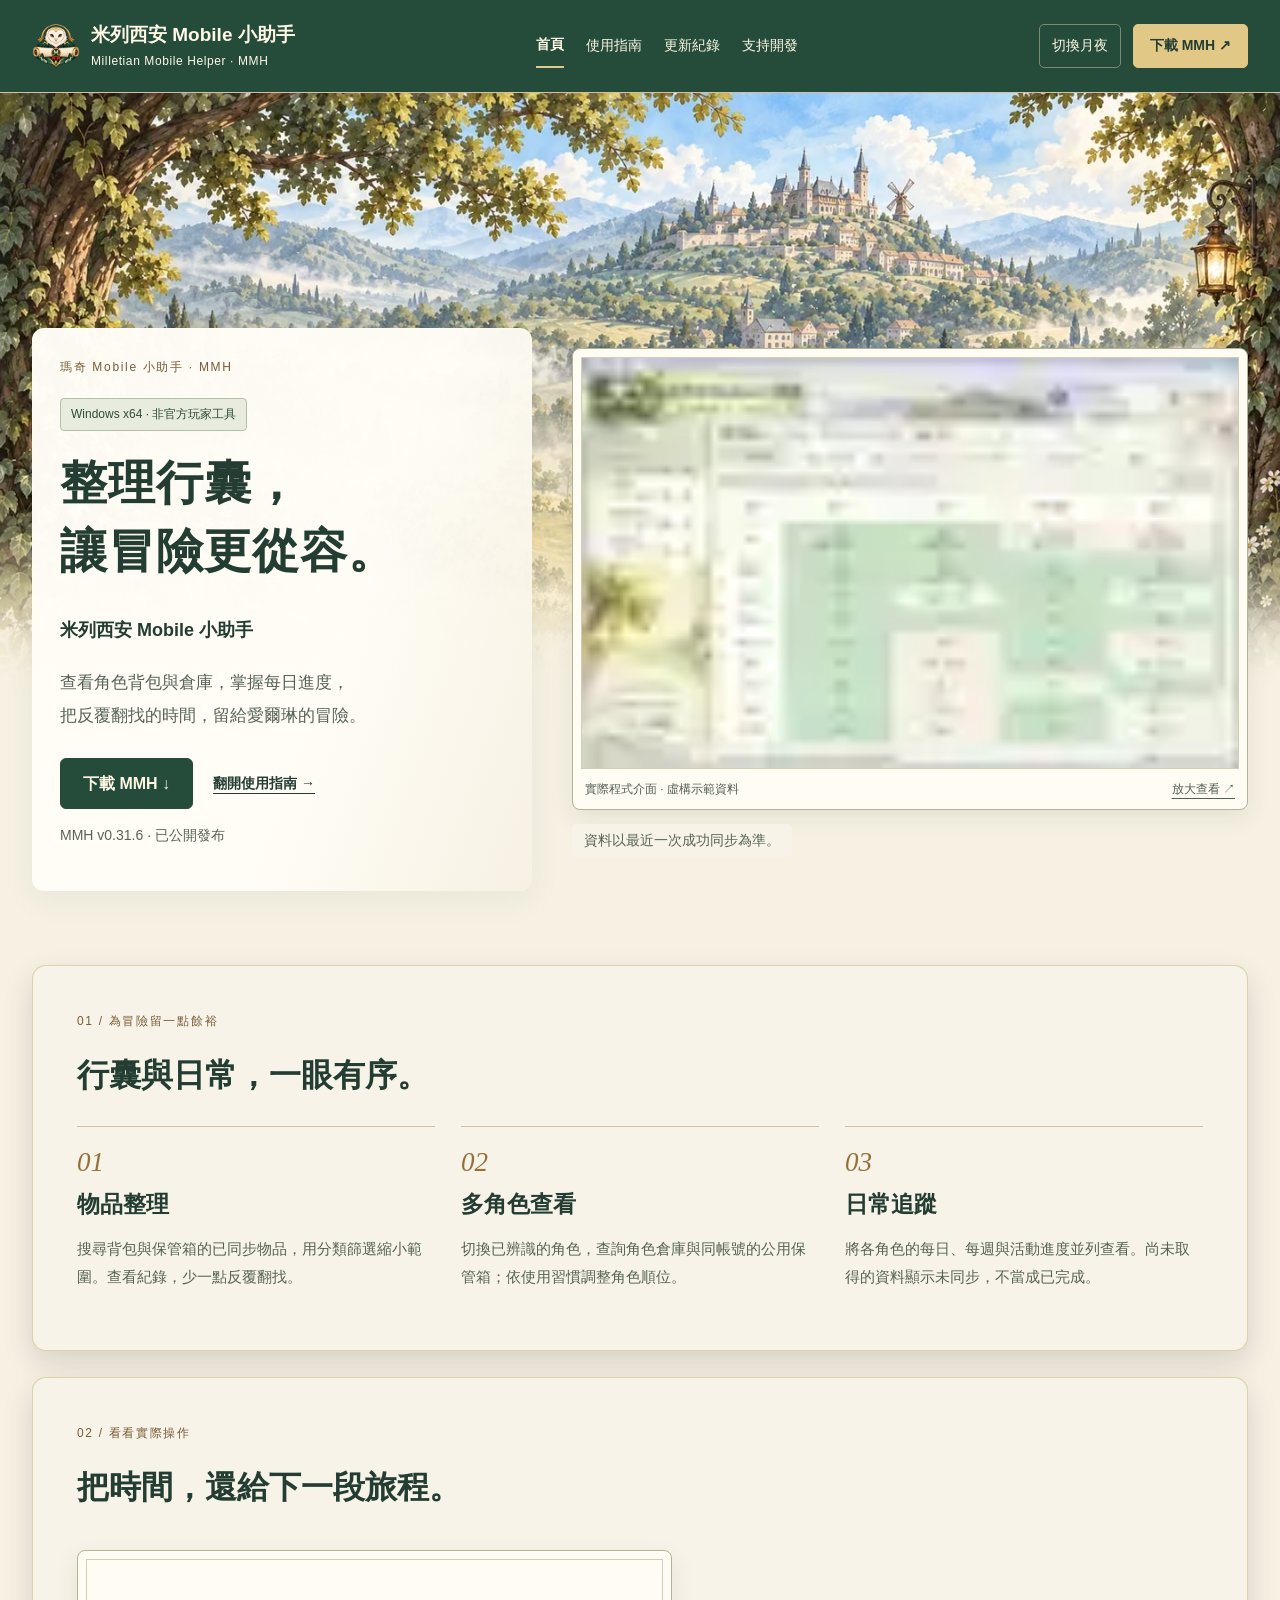
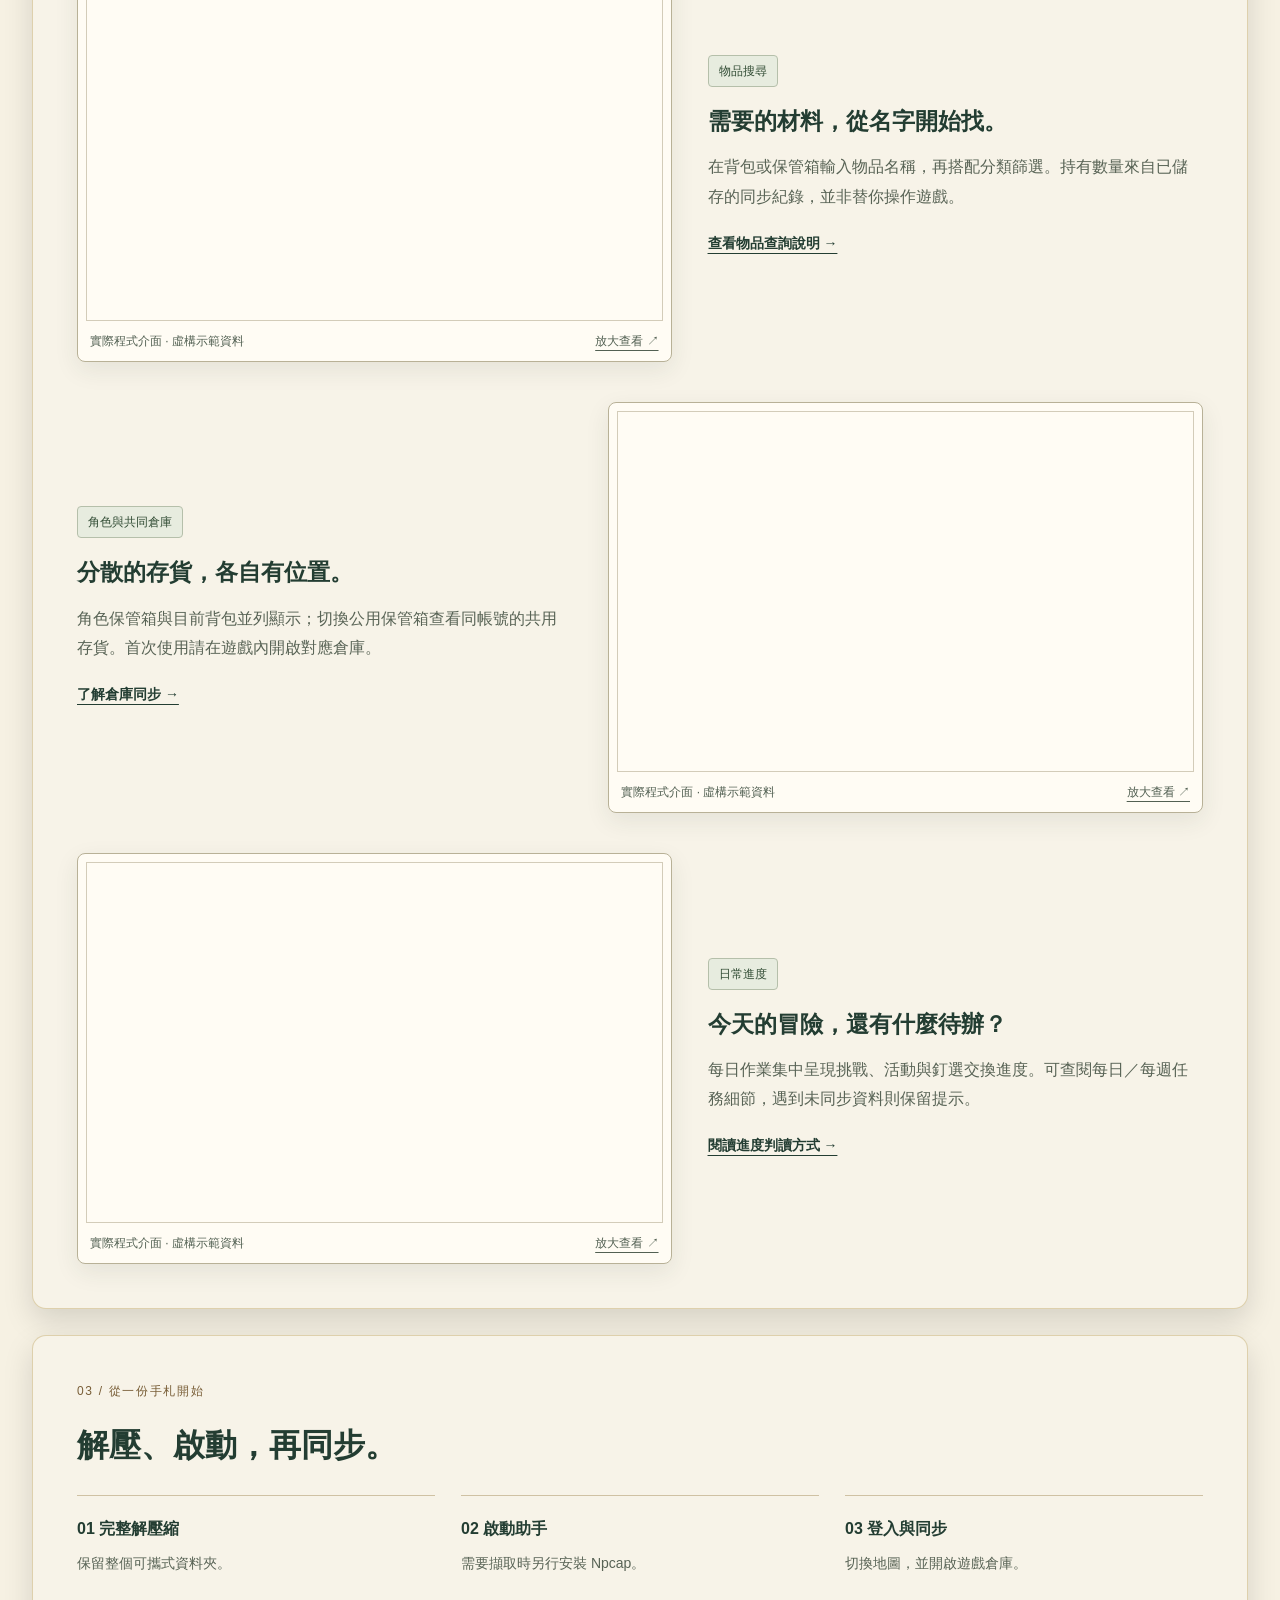
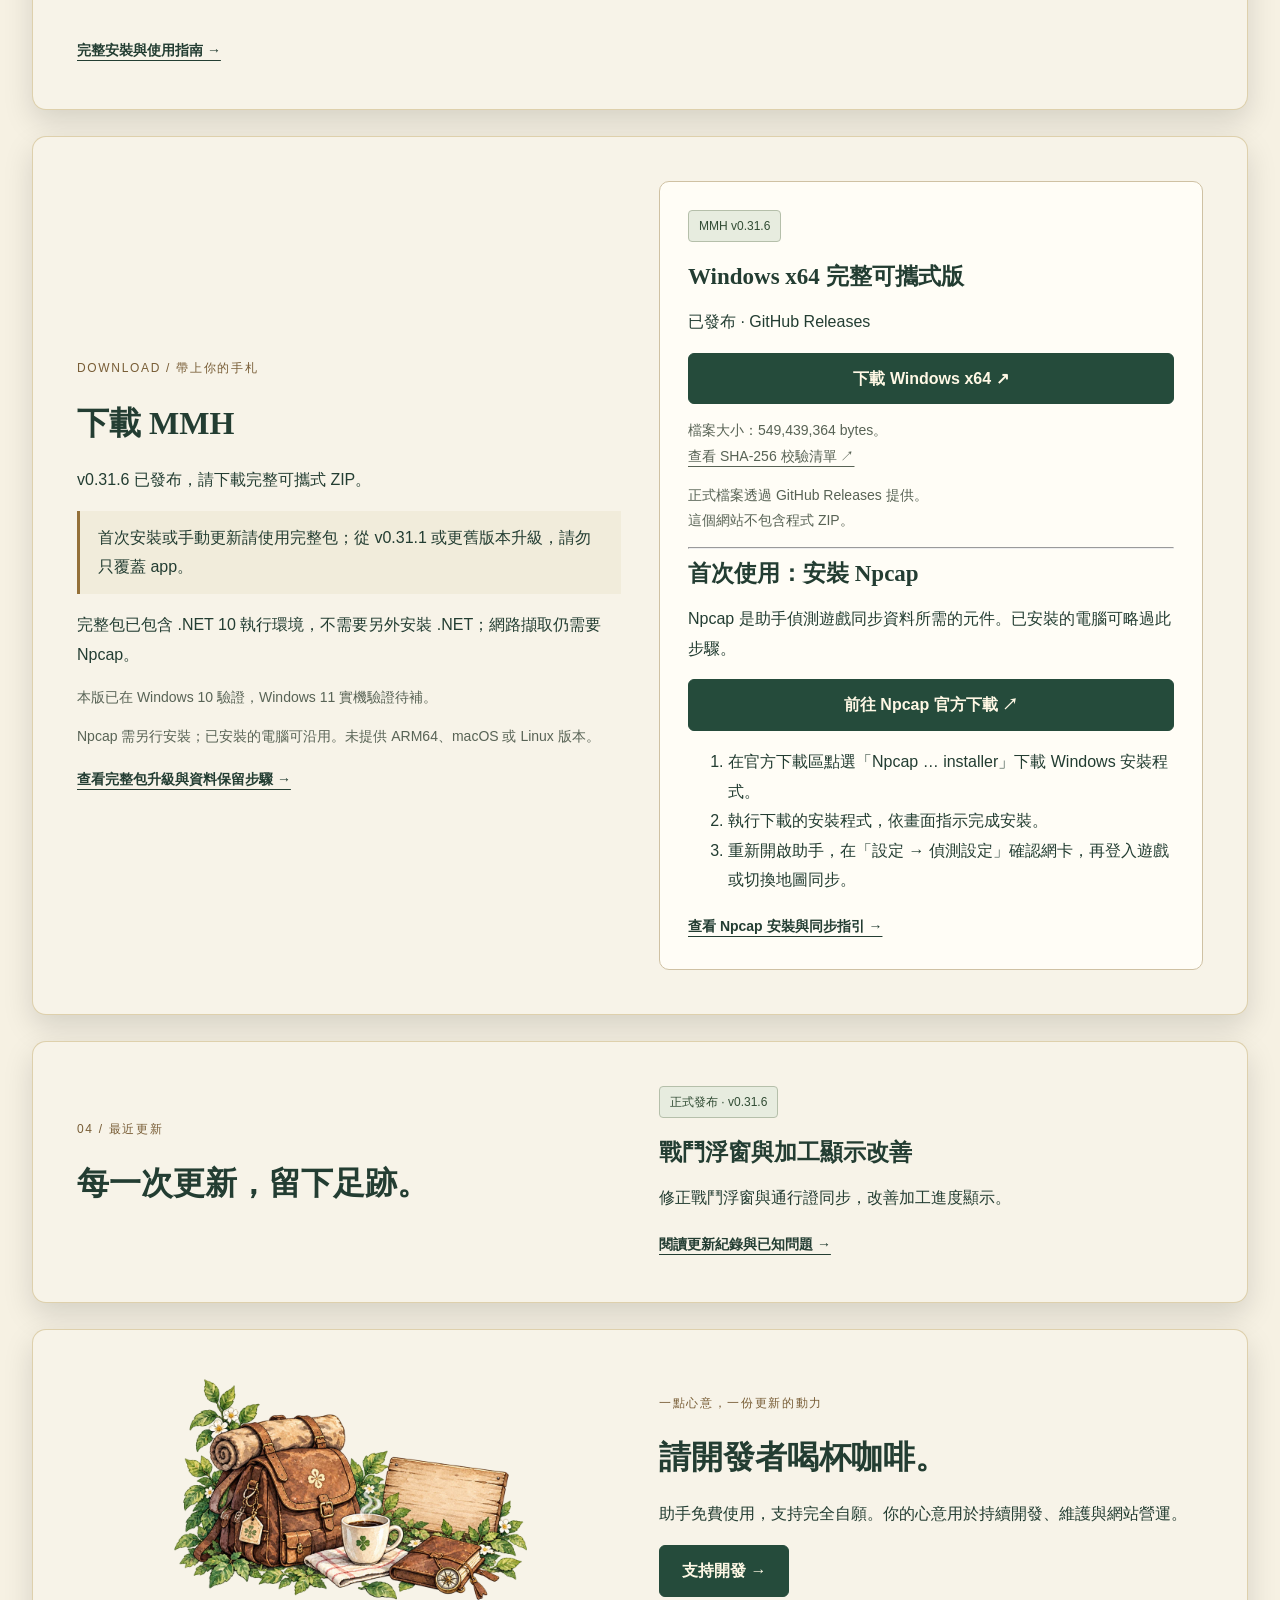
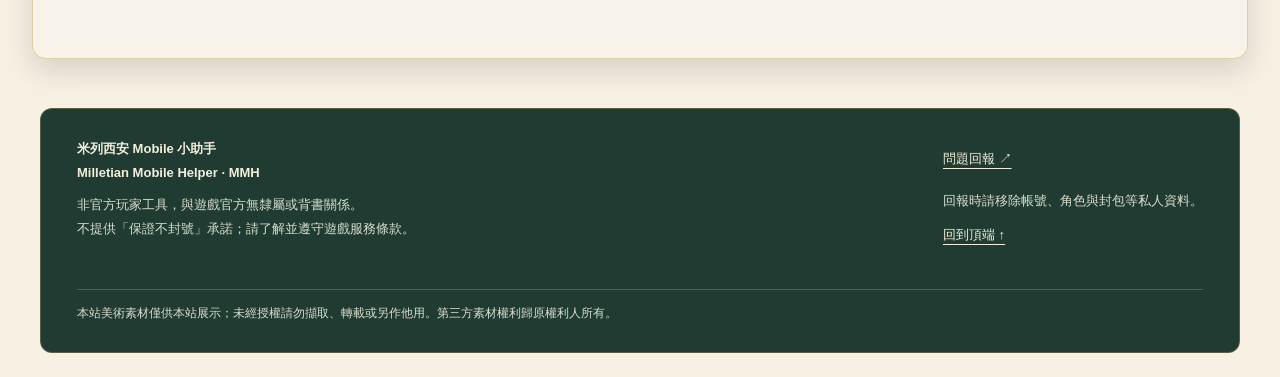
==== commit 9832f1b6: "Publish MMH v0.31.6 downloads and release notes" ====
--- a/public/index.html
+++ b/public/index.html
@@ -1,4 +1,4 @@
-<!doctype html><html lang="zh-Hant"><head><meta charset="utf-8"><meta name="viewport" content="width=device-width,initial-scale=1"><title>瑪奇 Mobile 小助手 MMH｜米列西安 Mobile 小助手</title><link rel="icon" href="./assets/mmh-logo.webp"><script>(()=>{const t=new URLSearchParams(location.search).get('theme')==='night'?'night':'day',w=innerWidth,s=w<=960?960:w<=1440?1440:w<=1920?1920:2560,l=document.createElement('link');l.rel='preload';l.as='image';l.type='image/avif';l.href='./assets/background/forest-panorama-'+t+'-'+s+'.avif';l.fetchPriority='high';document.head.append(l);})();</script><link rel="stylesheet" href="./style.css?v=images-4"><link rel="stylesheet" href="./header.css?v=images-4"><script defer src="./site-config.js?v=0.31.5"></script><script defer src="./site.js?v=images-4"></script><link rel="stylesheet" href="./panorama.css?v=images-4"><meta name="description" content="米列西安 Mobile 小助手（MMH／Milletian Mobile Helper）是瑪奇 Mobile 的非官方 Windows 玩家工具，可查詢角色背包與保管箱、以物易物材料並追蹤每日與每週進度。"><link rel="canonical" href="https://milletian-mobile-helper.pages.dev/"><meta property="og:type" content="website"><meta property="og:locale" content="zh_TW"><meta property="og:site_name" content="米列西安 Mobile 小助手 MMH"><meta property="og:title" content="瑪奇 Mobile 小助手 MMH｜米列西安 Mobile 小助手"><meta property="og:description" content="米列西安 Mobile 小助手（MMH／Milletian Mobile Helper）是瑪奇 Mobile 的非官方 Windows 玩家工具，可查詢角色背包與保管箱、以物易物材料並追蹤每日與每週進度。"><meta property="og:url" content="https://milletian-mobile-helper.pages.dev/"><meta name="google-site-verification" content="MxVFF35cMLVLo9OeP4p18InQbjYLYrgmqAMA0lI61hY"><script type="application/ld+json">{"@context":"https://schema.org","@type":"WebSite","@id":"https://milletian-mobile-helper.pages.dev/#website","url":"https://milletian-mobile-helper.pages.dev/","name":"米列西安 Mobile 小助手","alternateName":["MMH","瑪奇 MMH","瑪奇 Mobile 小助手","Milletian Mobile Helper"],"inLanguage":"zh-Hant","description":"米列西安 Mobile 小助手（MMH／Milletian Mobile Helper）是瑪奇 Mobile 的非官方 Windows 玩家工具，可查詢角色背包與保管箱、以物易物材料並追蹤每日與每週進度。"}</script></head><body data-theme="day"><script>document.body.dataset.theme=new URLSearchParams(location.search).get("theme")==="night"?"night":"day";</script><a class="skip-link" href="#main">跳至主要內容</a><header class="site-header"><a class="site-brand" href="./index.html"><img src="./assets/mmh-logo.webp" width="38" height="38" alt=""><span data-name>米列西安 Mobile 小助手</span><small>Milletian Mobile Helper · MMH</small></a><button id="nav-toggle" class="site-theme nav-toggle" aria-expanded="false" aria-controls="main-nav" type="button">選單 ☰</button><nav id="main-nav" class="site-nav" aria-label="主要導覽"><a href="./index.html">首頁</a><a href="./guide.html">使用指南</a><a href="./changelog.html">更新紀錄</a><a href="./support.html">支持開發</a></nav><div class="header-actions"><button id="theme-toggle" class="site-theme" type="button" aria-pressed="false">切換月夜</button><a class="site-download" href="./index.html#download">下載 MMH ↗</a></div></header><div class="panorama-stage"><div class="panorama-banner" aria-hidden="true"></div><main id="main" class="site-main"><section class="paper hero"><div><p class="eyebrow">瑪奇 Mobile 小助手 · MMH</p><span class="badge">Windows x64 · 非官方玩家工具</span><h1>整理行囊，<br>讓冒險更從容。</h1><p class="product-name" data-name>米列西安 Mobile 小助手</p><p class="lead">查看角色背包與倉庫，掌握每日進度，<br>把反覆翻找的時間，留給愛爾琳的冒險。</p><div class="actions"><a class="button" href="#download">下載 MMH ↓</a><a class="text-link" href="./guide.html">翻開使用指南 →</a></div><p class="fine"><span data-version>MMH v0.31.5</span> · 已公開發布</p></div><div><figure class="app-frame"><picture><source type="image/avif" srcset="./assets/demo/main-day-640.avif 640w, ./assets/demo/main-day.avif 1280w" sizes="(max-width: 650px) calc(100vw - 64px), (max-width: 960px) calc(100vw - 64px), 760px"><img src="./assets/demo/main-day.webp" srcset="./assets/demo/main-day-640.webp 640w, ./assets/demo/main-day.webp 1280w" sizes="(max-width: 650px) calc(100vw - 64px), (max-width: 960px) calc(100vw - 64px), 760px" fetchpriority="high" loading="eager" data-day="./assets/demo/main-day.webp" data-night="./assets/demo/main-night.webp" alt="晨光模式的 MMH 主介面，展示虛構角色與日常作業" width="1280" height="800" decoding="async" data-demo="true"></picture><figcaption>實際程式介面 · 虛構示範資料 <a href="./assets/demo/main-day.webp" target="_blank" rel="noopener">放大查看 ↗</a></figcaption></figure><p class="fine">資料以最近一次成功同步為準。</p></div></section>+<!doctype html><html lang="zh-Hant"><head><meta charset="utf-8"><meta name="viewport" content="width=device-width,initial-scale=1"><title>瑪奇 Mobile 小助手 MMH｜米列西安 Mobile 小助手</title><link rel="icon" href="./assets/mmh-logo.webp"><script>(()=>{const t=new URLSearchParams(location.search).get('theme')==='night'?'night':'day',w=innerWidth,s=w<=960?960:w<=1440?1440:w<=1920?1920:2560,l=document.createElement('link');l.rel='preload';l.as='image';l.type='image/avif';l.href='./assets/background/forest-panorama-'+t+'-'+s+'.avif';l.fetchPriority='high';document.head.append(l);})();</script><link rel="stylesheet" href="./style.css?v=images-4"><link rel="stylesheet" href="./header.css?v=images-4"><script defer src="./site-config.js?v=0.31.6"></script><script defer src="./site.js?v=images-4"></script><link rel="stylesheet" href="./panorama.css?v=images-4"><meta name="description" content="米列西安 Mobile 小助手（MMH／Milletian Mobile Helper）是瑪奇 Mobile 的非官方 Windows 玩家工具，可查詢角色背包與保管箱、以物易物材料並追蹤每日與每週進度。"><link rel="canonical" href="https://milletian-mobile-helper.pages.dev/"><meta property="og:type" content="website"><meta property="og:locale" content="zh_TW"><meta property="og:site_name" content="米列西安 Mobile 小助手 MMH"><meta property="og:title" content="瑪奇 Mobile 小助手 MMH｜米列西安 Mobile 小助手"><meta property="og:description" content="米列西安 Mobile 小助手（MMH／Milletian Mobile Helper）是瑪奇 Mobile 的非官方 Windows 玩家工具，可查詢角色背包與保管箱、以物易物材料並追蹤每日與每週進度。"><meta property="og:url" content="https://milletian-mobile-helper.pages.dev/"><meta name="google-site-verification" content="MxVFF35cMLVLo9OeP4p18InQbjYLYrgmqAMA0lI61hY"><script type="application/ld+json">{"@context":"https://schema.org","@type":"WebSite","@id":"https://milletian-mobile-helper.pages.dev/#website","url":"https://milletian-mobile-helper.pages.dev/","name":"米列西安 Mobile 小助手","alternateName":["MMH","瑪奇 MMH","瑪奇 Mobile 小助手","Milletian Mobile Helper"],"inLanguage":"zh-Hant","description":"米列西安 Mobile 小助手（MMH／Milletian Mobile Helper）是瑪奇 Mobile 的非官方 Windows 玩家工具，可查詢角色背包與保管箱、以物易物材料並追蹤每日與每週進度。"}</script></head><body data-theme="day"><script>document.body.dataset.theme=new URLSearchParams(location.search).get("theme")==="night"?"night":"day";</script><a class="skip-link" href="#main">跳至主要內容</a><header class="site-header"><a class="site-brand" href="./index.html"><img src="./assets/mmh-logo.webp" width="38" height="38" alt=""><span data-name>米列西安 Mobile 小助手</span><small>Milletian Mobile Helper · MMH</small></a><button id="nav-toggle" class="site-theme nav-toggle" aria-expanded="false" aria-controls="main-nav" type="button">選單 ☰</button><nav id="main-nav" class="site-nav" aria-label="主要導覽"><a href="./index.html">首頁</a><a href="./guide.html">使用指南</a><a href="./changelog.html">更新紀錄</a><a href="./support.html">支持開發</a></nav><div class="header-actions"><button id="theme-toggle" class="site-theme" type="button" aria-pressed="false">切換月夜</button><a class="site-download" href="./index.html#download">下載 MMH ↗</a></div></header><div class="panorama-stage"><div class="panorama-banner" aria-hidden="true"></div><main id="main" class="site-main"><section class="paper hero"><div><p class="eyebrow">瑪奇 Mobile 小助手 · MMH</p><span class="badge">Windows x64 · 非官方玩家工具</span><h1>整理行囊，<br>讓冒險更從容。</h1><p class="product-name" data-name>米列西安 Mobile 小助手</p><p class="lead">查看角色背包與倉庫，掌握每日進度，<br>把反覆翻找的時間，留給愛爾琳的冒險。</p><div class="actions"><a class="button" href="#download">下載 MMH ↓</a><a class="text-link" href="./guide.html">翻開使用指南 →</a></div><p class="fine"><span data-version>MMH v0.31.6</span> · 已公開發布</p></div><div><figure class="app-frame"><picture><source type="image/avif" srcset="./assets/demo/main-day-640.avif 640w, ./assets/demo/main-day.avif 1280w" sizes="(max-width: 650px) calc(100vw - 64px), (max-width: 960px) calc(100vw - 64px), 760px"><img src="./assets/demo/main-day.webp" srcset="./assets/demo/main-day-640.webp 640w, ./assets/demo/main-day.webp 1280w" sizes="(max-width: 650px) calc(100vw - 64px), (max-width: 960px) calc(100vw - 64px), 760px" fetchpriority="high" loading="eager" data-day="./assets/demo/main-day.webp" data-night="./assets/demo/main-night.webp" alt="晨光模式的 MMH 主介面，展示虛構角色與日常作業" width="1280" height="800" decoding="async" data-demo="true"></picture><figcaption>實際程式介面 · 虛構示範資料 <a href="./assets/demo/main-day.webp" target="_blank" rel="noopener">放大查看 ↗</a></figcaption></figure><p class="fine">資料以最近一次成功同步為準。</p></div></section> 
 <section class="paper section"><p class="eyebrow">01 / 為冒險留一點餘裕</p><h2>行囊與日常，一眼有序。</h2><div class="feature-grid"><article><span class="feature-number">01</span><h3>物品整理</h3><p>搜尋背包與保管箱的已同步物品，用分類篩選縮小範圍。查看紀錄，少一點反覆翻找。</p></article><article><span class="feature-number">02</span><h3>多角色查看</h3><p>切換已辨識的角色，查詢角色倉庫與同帳號的公用保管箱；依使用習慣調整角色順位。</p></article><article><span class="feature-number">03</span><h3>日常追蹤</h3><p>將各角色的每日、每週與活動進度並列查看。尚未取得的資料顯示未同步，不當成已完成。</p></article></div></section> 
@@ -6,8 +6,8 @@
 
 <section class="paper section"><p class="eyebrow">03 / 從一份手札開始</p><h2>解壓、啟動，再同步。</h2><ol class="steps"><li><strong>01 完整解壓縮</strong><p>保留整個可攜式資料夾。</p></li><li><strong>02 啟動助手</strong><p>需要擷取時另行安裝 Npcap。</p></li><li><strong>03 登入與同步</strong><p>切換地圖，並開啟遊戲倉庫。</p></li></ol><a class="text-link" href="./guide.html">完整安裝與使用指南 →</a></section> 
-<section id="download" class="paper section download"><div><p class="eyebrow">DOWNLOAD / 帶上你的手札</p><h2>下載 MMH</h2><p id="publication-state">v0.31.5 已發布，請下載完整可攜式 ZIP。</p><p class="notice">首次安裝或手動更新請使用完整包；從 v0.31.1 或更舊版本升級，請勿只覆蓋 app。</p><p>完整包已包含 .NET 10 執行環境，不需要另外安裝 .NET；網路擷取仍需要 Npcap。</p><p class="fine">本版已在 Windows 10 驗證，Windows 11 實機驗證待補。</p><p class="fine">Npcap 需另行安裝；已安裝的電腦可沿用。未提供 ARM64、macOS 或 Linux 版本。</p><a class="text-link" href="./guide.html#v0315-guide">查看完整包升級與資料保留步驟 →</a></div><div class="download-card"><span class="badge" data-version>MMH v0.31.5</span><h3>Windows x64 完整可攜式版</h3><p id="release-state">已發布 · GitHub Releases</p><a id="download-button" class="button" href="https://github.com/Nigeeeee/mabi-assistant-website/releases/download/v0.31.5/MMH-0.31.5-portable-win-x64.zip">下載 Windows x64 完整包 ↗</a><p class="fine">檔案大小：545,146,936 bytes。<br><a href="https://github.com/Nigeeeee/mabi-assistant-website/releases/download/v0.31.5/SHA256SUMS.txt" target="_blank" rel="noopener noreferrer">查看 SHA-256 校驗清單 ↗</a></p><p class="fine">正式檔案透過 GitHub Releases 提供。<br>這個網站不包含程式 ZIP。</p><hr><h3>首次使用：安裝 Npcap</h3><p>Npcap 是助手偵測遊戲同步資料所需的元件。已安裝的電腦可略過此步驟。</p><a id="npcap-download-button" class="button" href="https://npcap.com/#download" target="_blank" rel="noopener noreferrer">前往 Npcap 官方下載 ↗</a><ol><li>在官方下載區點選「Npcap … installer」下載 Windows 安裝程式。</li><li>執行下載的安裝程式，依畫面指示完成安裝。</li><li>重新開啟助手，在「設定 → 偵測設定」確認網卡，再登入遊戲或切換地圖同步。</li></ol><a class="text-link" href="./guide.html#npcap">查看 Npcap 安裝與同步指引 →</a></div></section>+<section id="download" class="paper section download"><div><p class="eyebrow">DOWNLOAD / 帶上你的手札</p><h2>下載 MMH</h2><p id="publication-state">v0.31.6 已發布，請下載完整可攜式 ZIP。</p><p class="notice">首次安裝或手動更新請使用完整包；從 v0.31.1 或更舊版本升級，請勿只覆蓋 app。</p><p>完整包已包含 .NET 10 執行環境，不需要另外安裝 .NET；網路擷取仍需要 Npcap。</p><p class="fine">本版已在 Windows 10 驗證，Windows 11 實機驗證待補。</p><p class="fine">Npcap 需另行安裝；已安裝的電腦可沿用。未提供 ARM64、macOS 或 Linux 版本。</p><a class="text-link" href="./guide.html#v0316-guide">查看完整包升級與資料保留步驟 →</a></div><div class="download-card"><span class="badge" data-version>MMH v0.31.6</span><h3>Windows x64 完整可攜式版</h3><p id="release-state">已發布 · GitHub Releases</p><a id="download-button" class="button" href="https://github.com/Nigeeeee/mabi-assistant-website/releases/download/v0.31.6/MMH-0.31.6-portable-win-x64.zip">下載 Windows x64 完整包 ↗</a><p class="fine">檔案大小：549,439,364 bytes。<br><a href="https://github.com/Nigeeeee/mabi-assistant-website/releases/download/v0.31.6/SHA256SUMS.txt" target="_blank" rel="noopener noreferrer">查看 SHA-256 校驗清單 ↗</a></p><p class="fine">正式檔案透過 GitHub Releases 提供。<br>這個網站不包含程式 ZIP。</p><hr><h3>首次使用：安裝 Npcap</h3><p>Npcap 是助手偵測遊戲同步資料所需的元件。已安裝的電腦可略過此步驟。</p><a id="npcap-download-button" class="button" href="https://npcap.com/#download" target="_blank" rel="noopener noreferrer">前往 Npcap 官方下載 ↗</a><ol><li>在官方下載區點選「Npcap … installer」下載 Windows 安裝程式。</li><li>執行下載的安裝程式，依畫面指示完成安裝。</li><li>重新開啟助手，在「設定 → 偵測設定」確認網卡，再登入遊戲或切換地圖同步。</li></ol><a class="text-link" href="./guide.html#npcap">查看 Npcap 安裝與同步指引 →</a></div></section> 
-<section class="paper section split"><div><p class="eyebrow">04 / 最近更新</p><h2>每一次更新，留下足跡。</h2></div><div><span class="badge">正式發布 · v0.31.5</span><h3>落日主題與加工總表</h3><p>新增落日主題與加工總表，改善大字模式操作。</p><a class="text-link" href="./changelog.html#v0315">閱讀更新紀錄與已知問題 →</a></div></section>+<section class="paper section split"><div><p class="eyebrow">04 / 最近更新</p><h2>每一次更新，留下足跡。</h2></div><div><span class="badge">正式發布 · v0.31.6</span><h3>戰鬥浮窗與加工顯示改善</h3><p>修正戰鬥浮窗與通行證同步，改善加工進度顯示。</p><a class="text-link" href="./changelog.html#v0316">閱讀更新紀錄與已知問題 →</a></div></section> 
 <section class="paper section split support-callout"><img src="./assets/illustration/backpack-coffee-960.webp" alt="背包、咖啡與冒險手札" width="960" height="640" loading="eager"><div><p class="eyebrow">一點心意，一份更新的動力</p><h2>請開發者喝杯咖啡。</h2><p>助手免費使用，支持完全自願。你的心意用於持續開發、維護與網站營運。</p><a class="button" href="./support.html">支持開發 →</a></div></section></main></div><footer class="site-footer"><div><strong>米列西安 Mobile 小助手<br>Milletian Mobile Helper · MMH</strong><p>非官方玩家工具，與遊戲官方無隸屬或背書關係。<br>不提供「保證不封號」承諾；請了解並遵守遊戲服務條款。</p></div><div><a href="https://docs.google.com/forms/d/e/1FAIpQLSdy3JnQHfozgH4UQlqPFsle0JWGgFHOoAPn9gtk_z-49ekaRQ/viewform?usp=header" target="_blank" rel="noopener noreferrer">問題回報 ↗</a><p>回報時請移除帳號、角色與封包等私人資料。</p><a href="#main">回到頂端 ↑</a></div><p class="art-usage">本站美術素材僅供本站展示；未經授權請勿擷取、轉載或另作他用。第三方素材權利歸原權利人所有。</p></footer></body></html>
